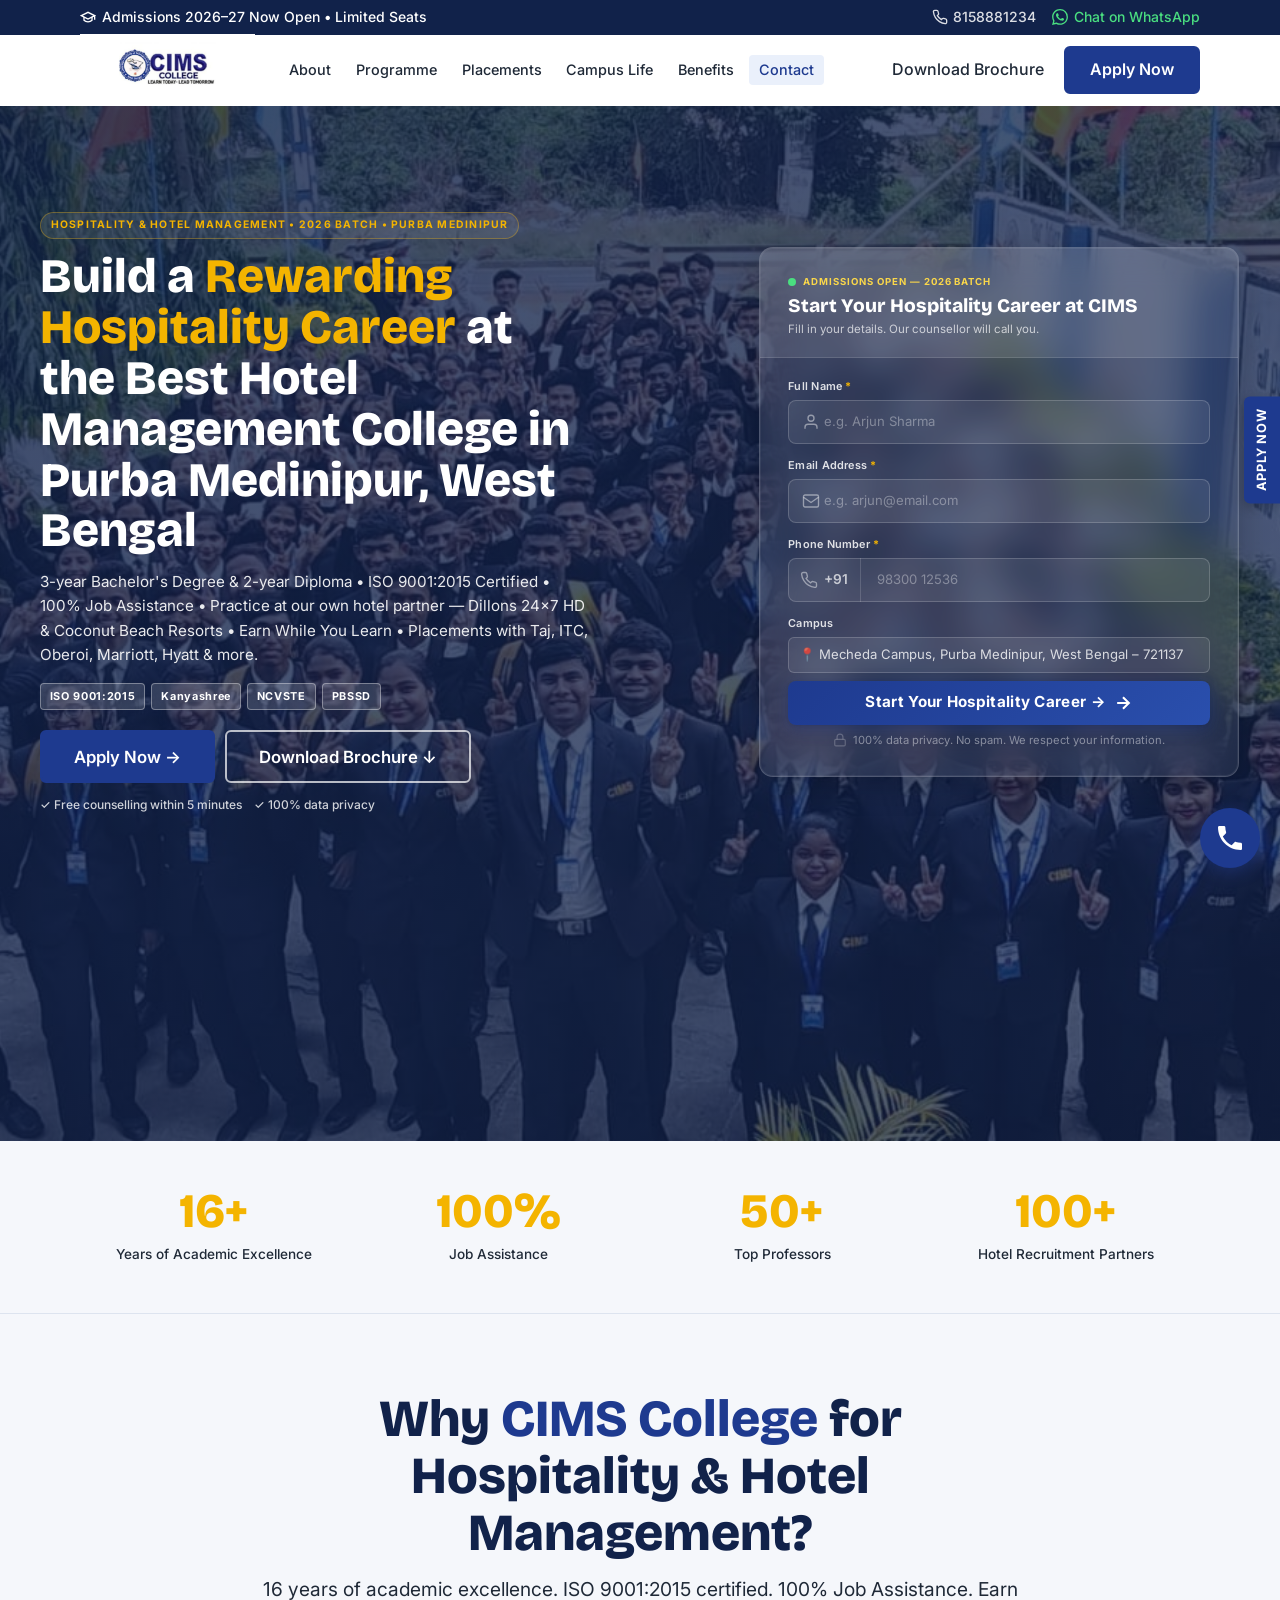
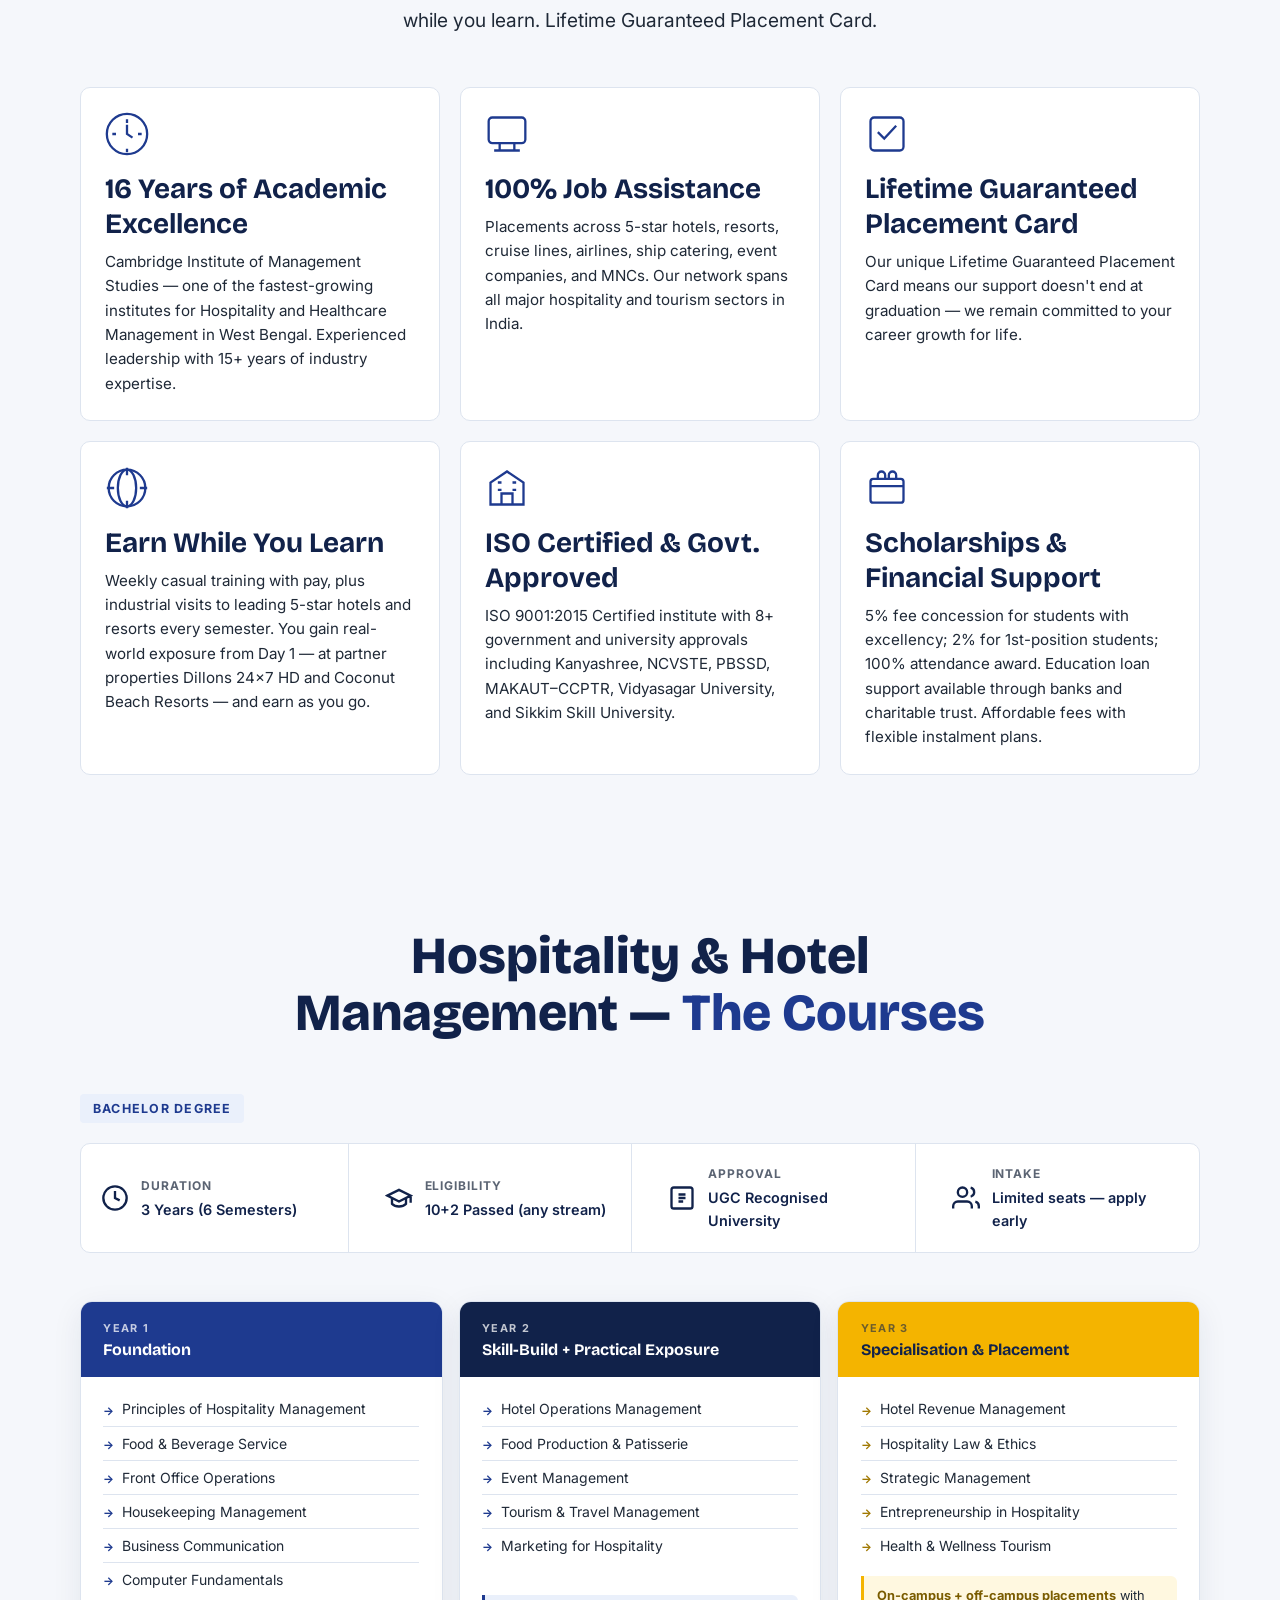
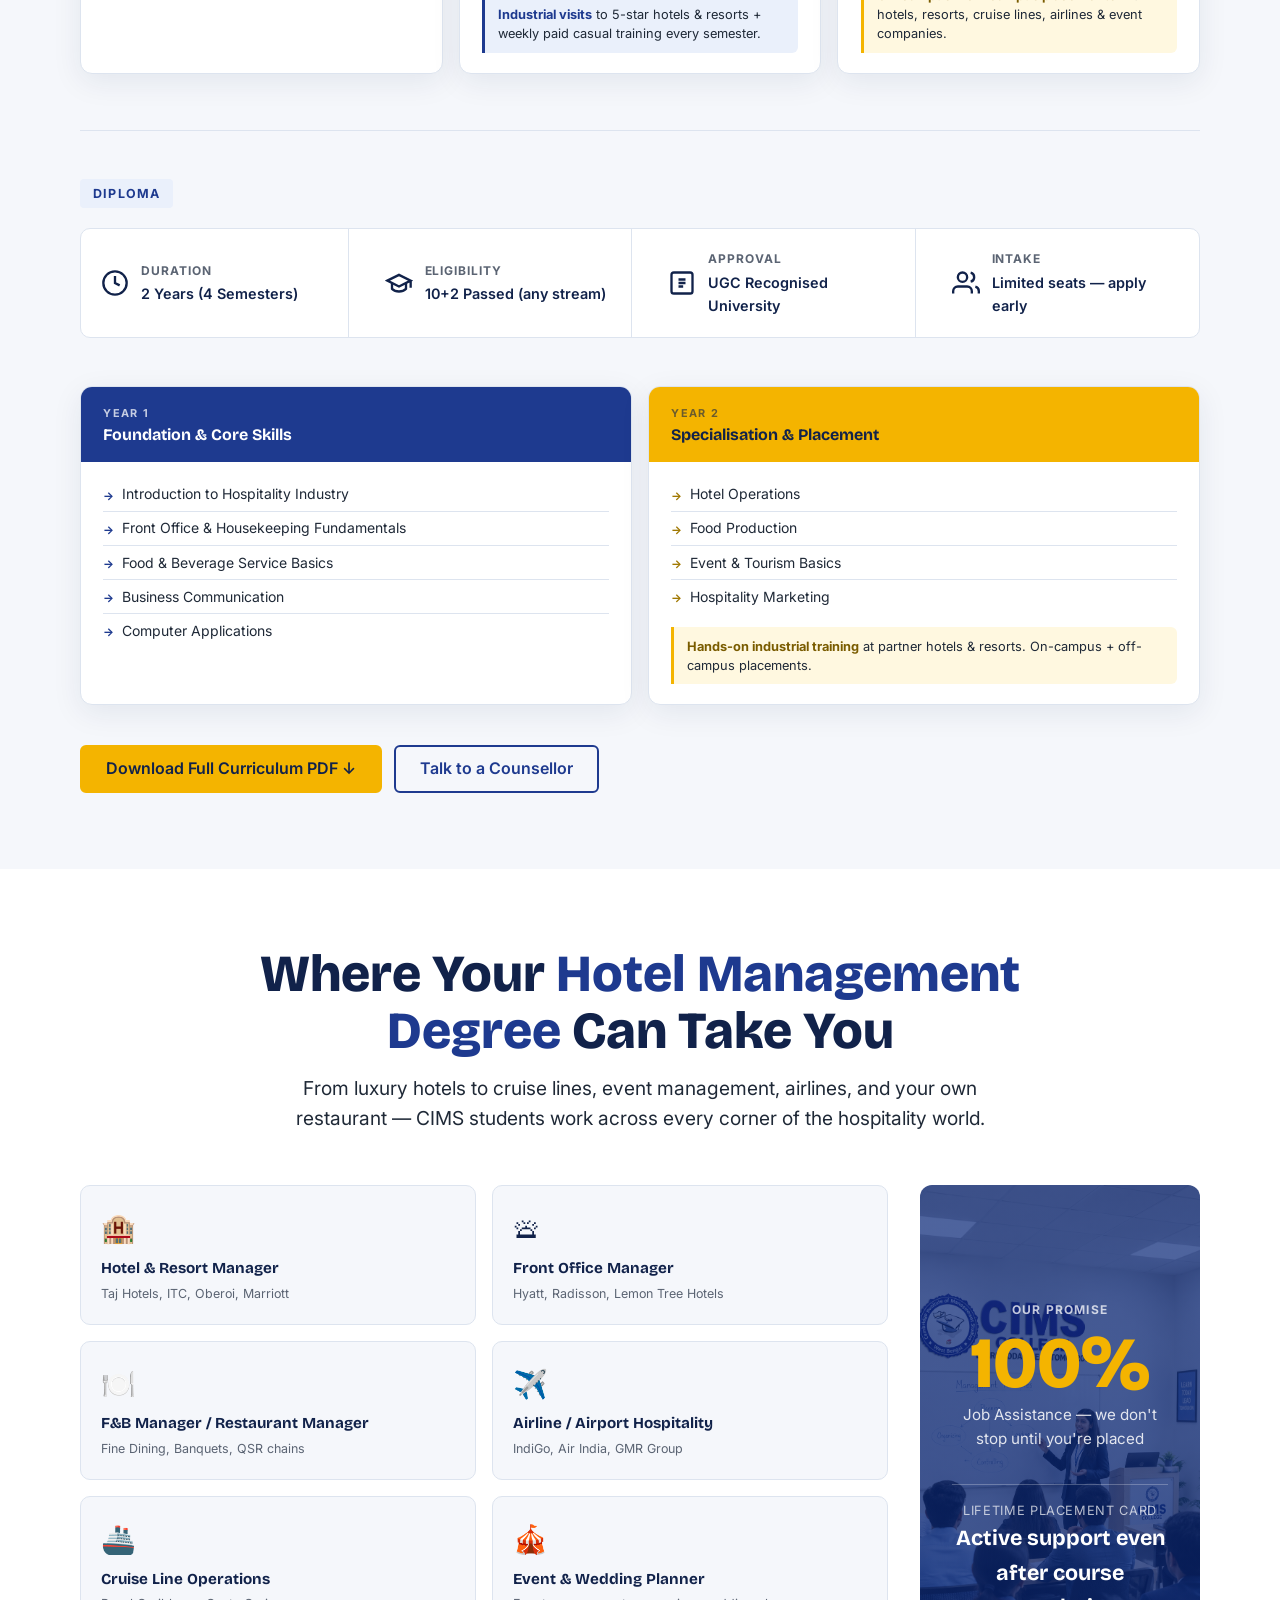
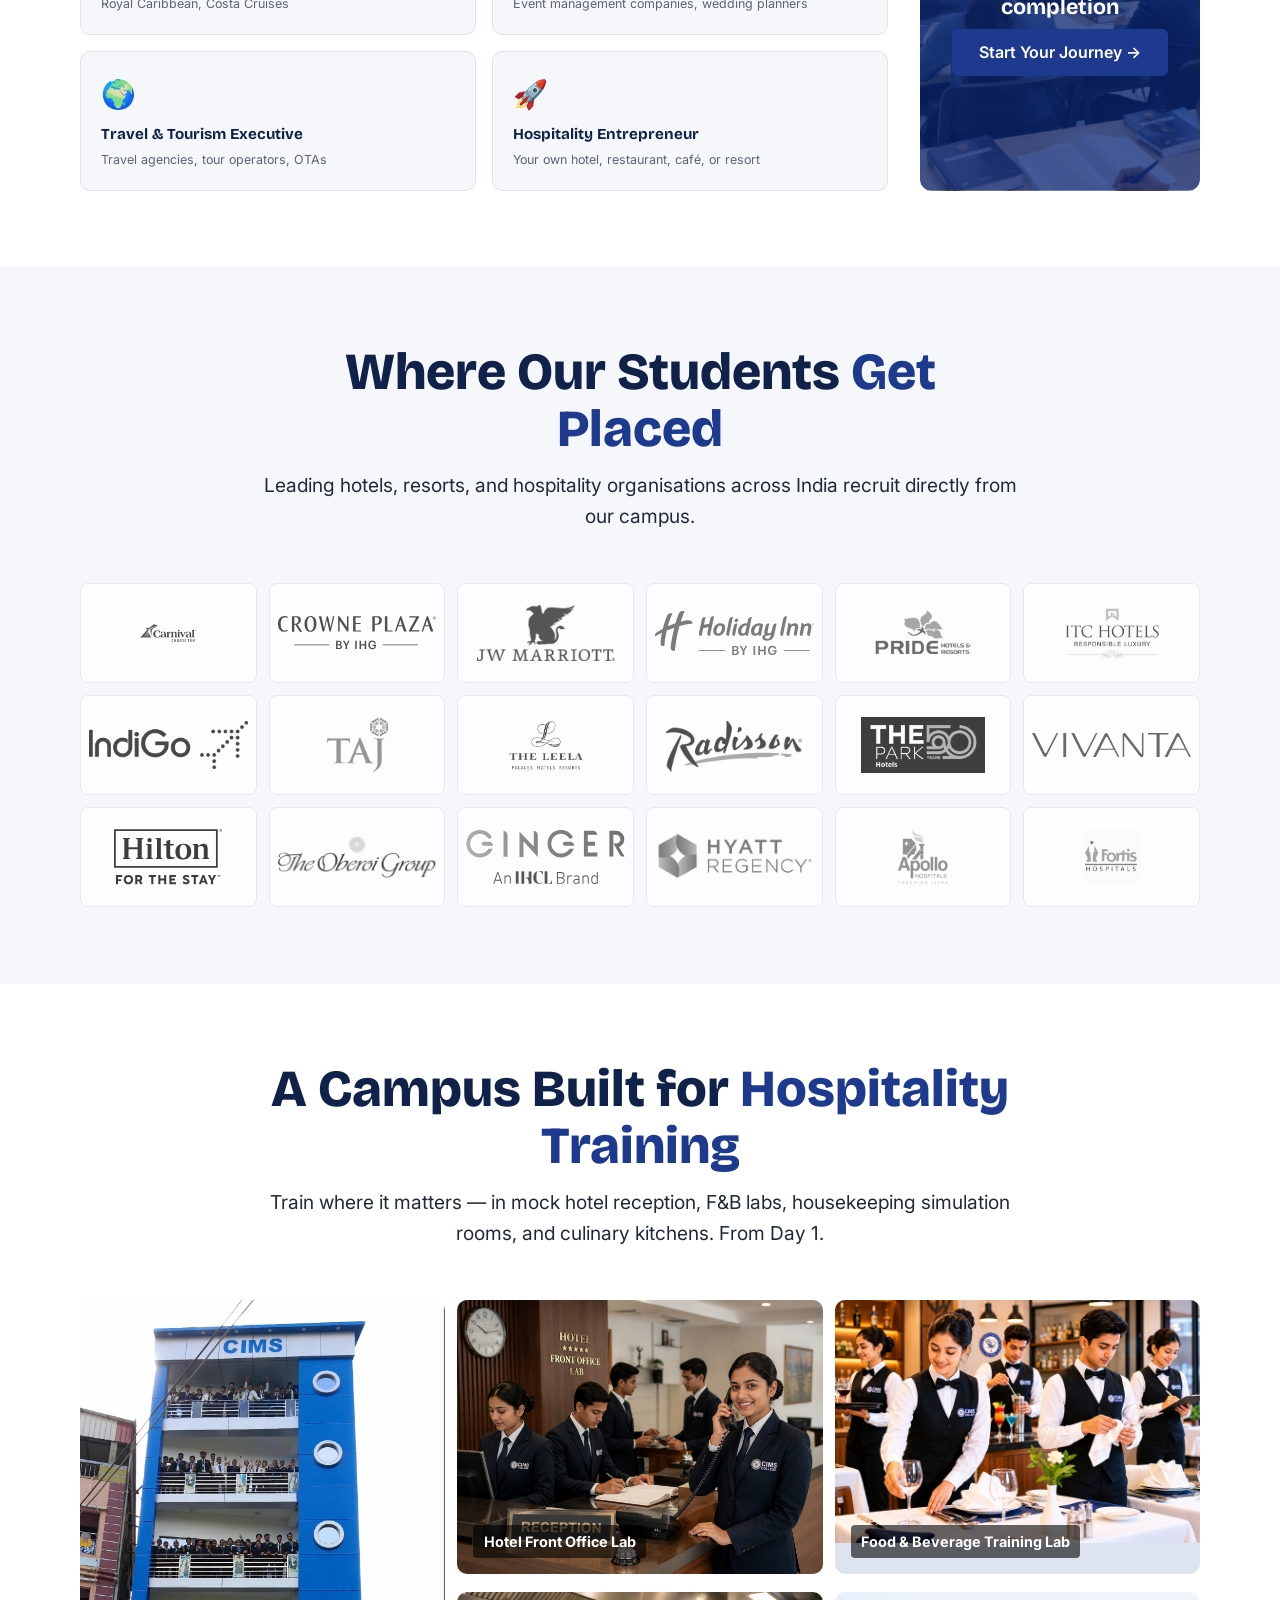
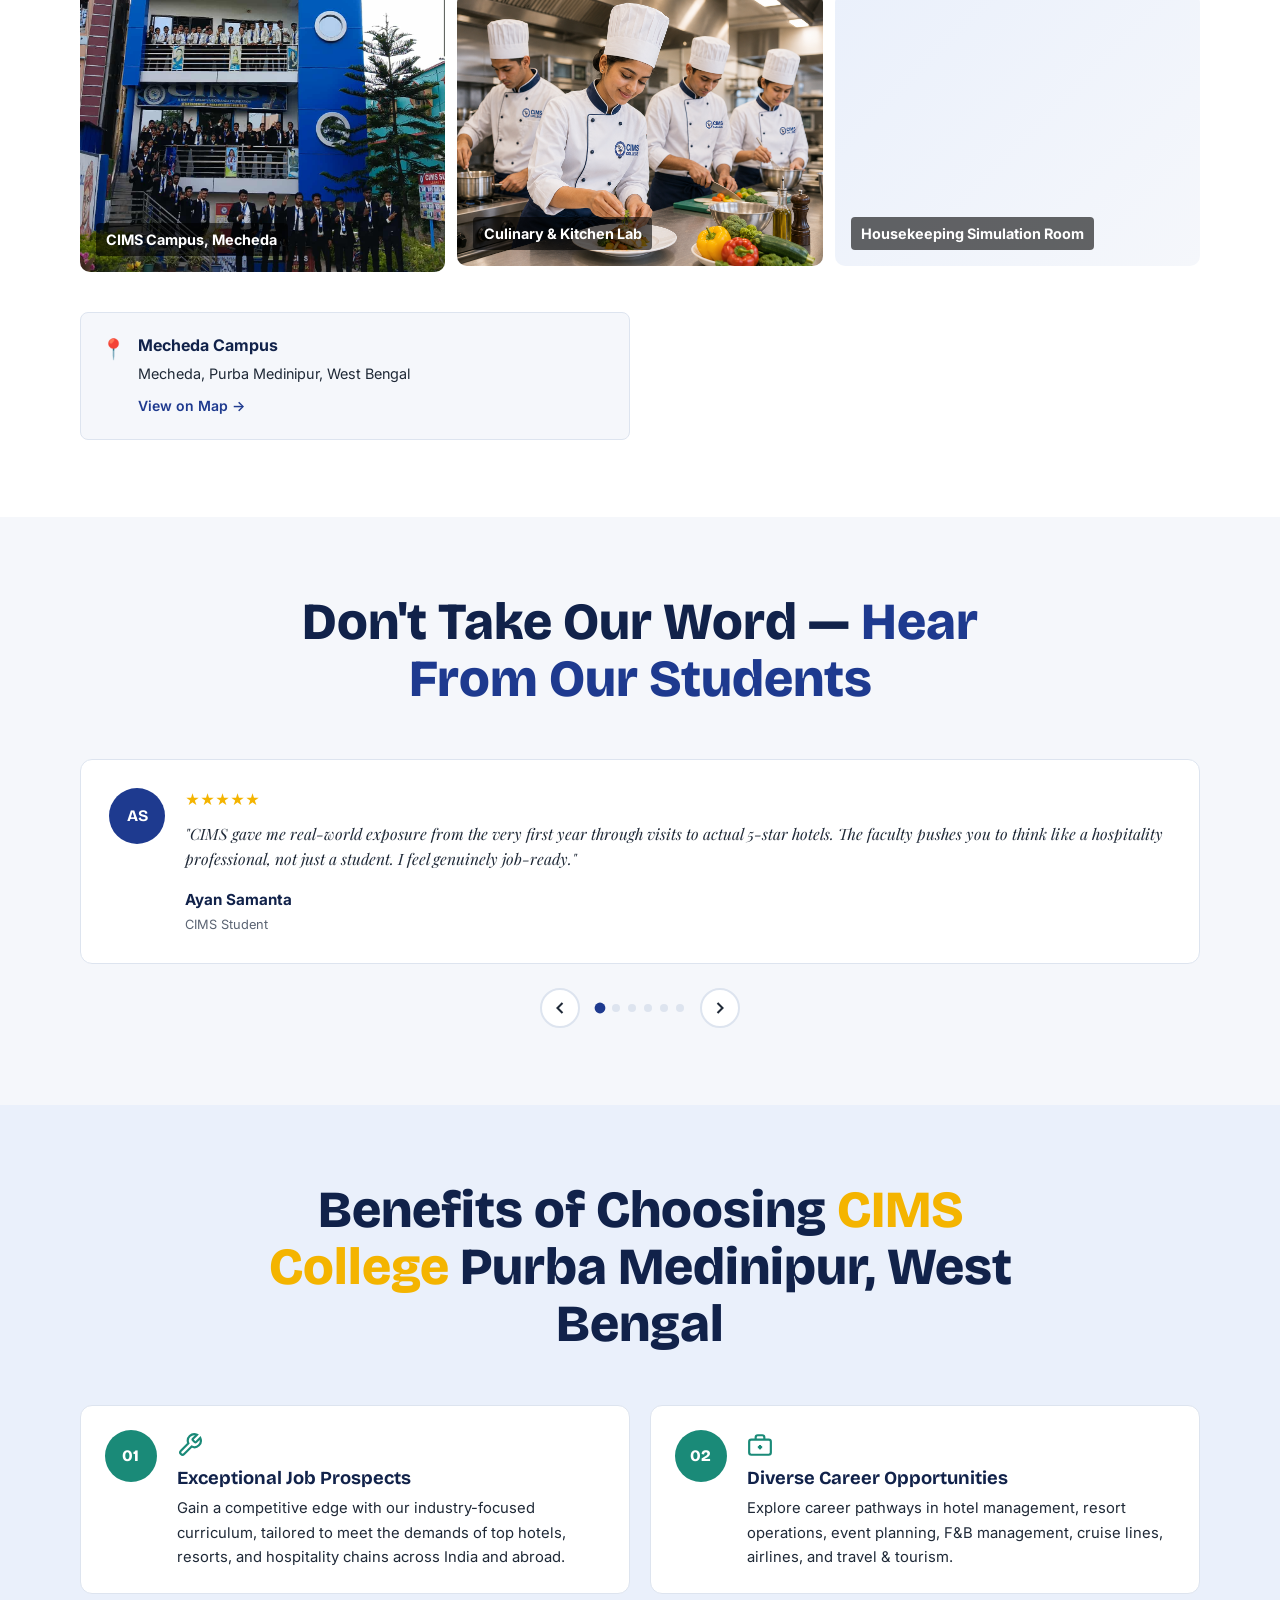
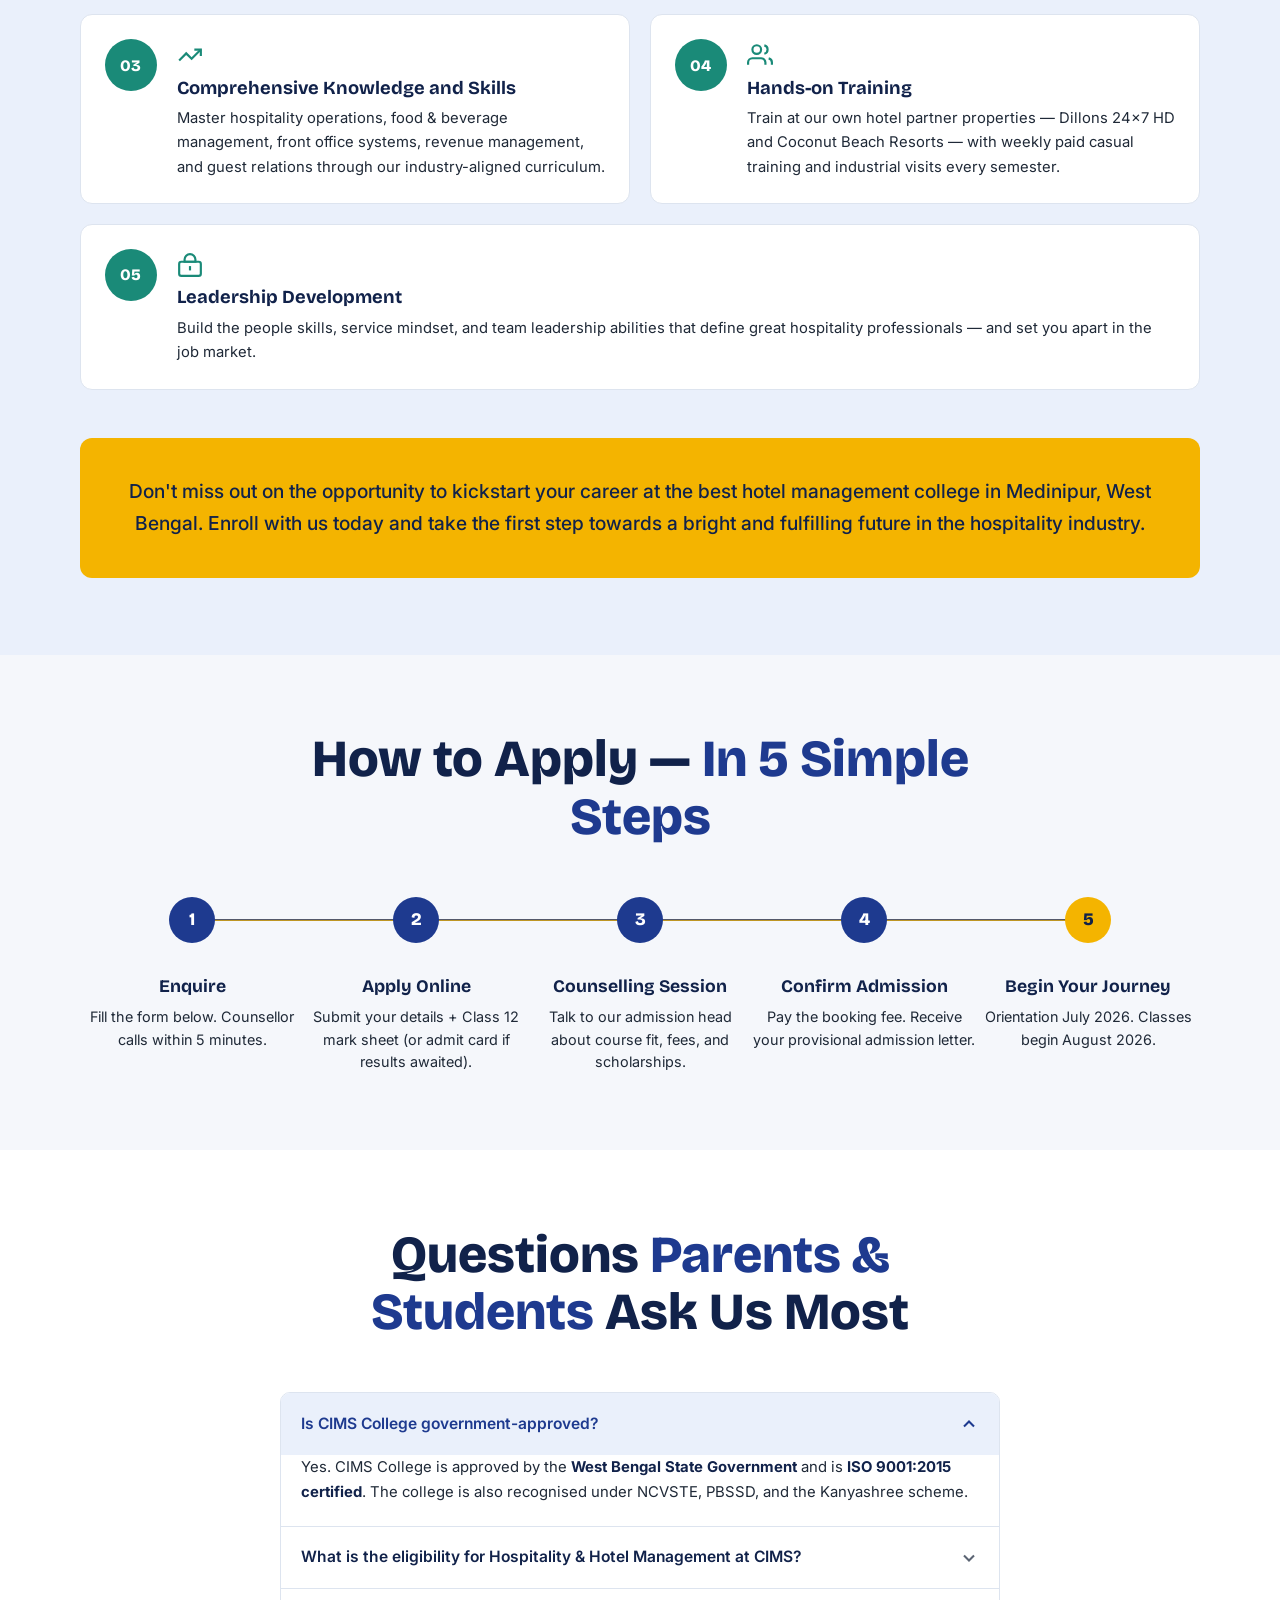
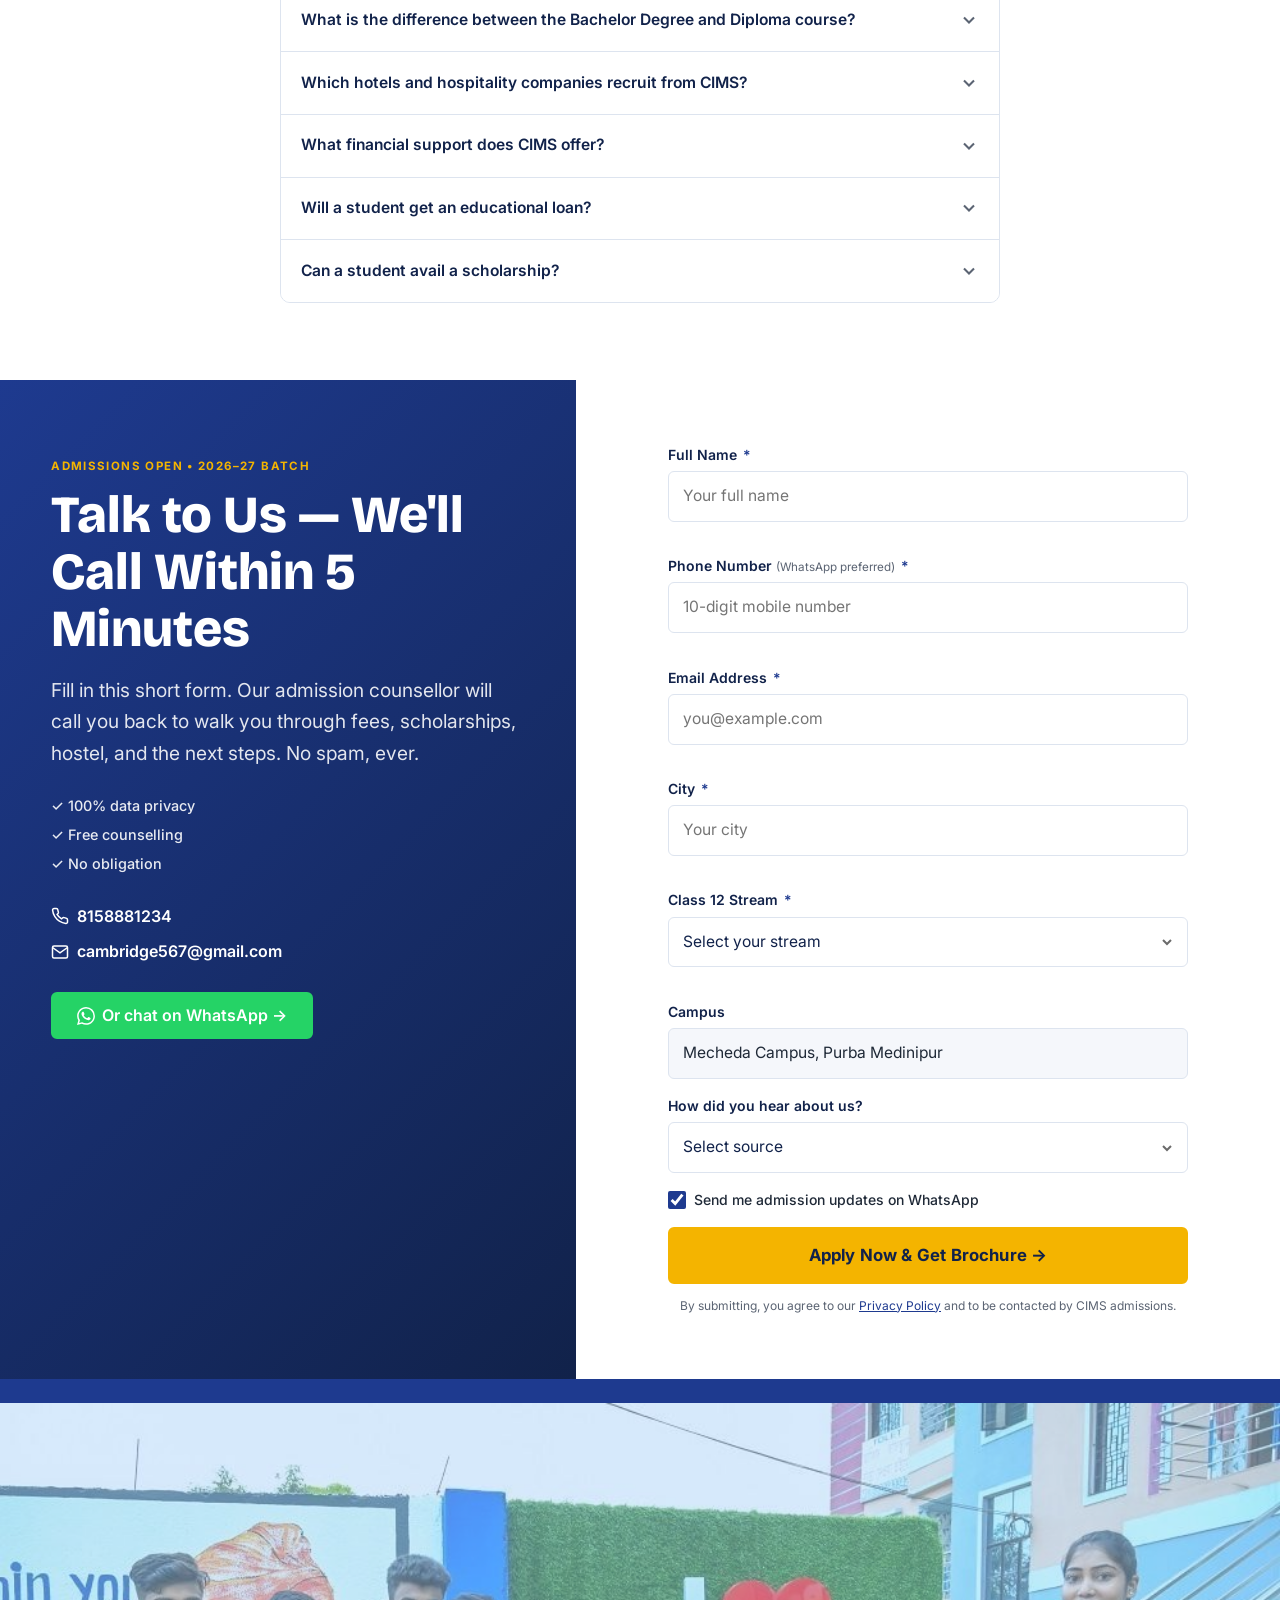
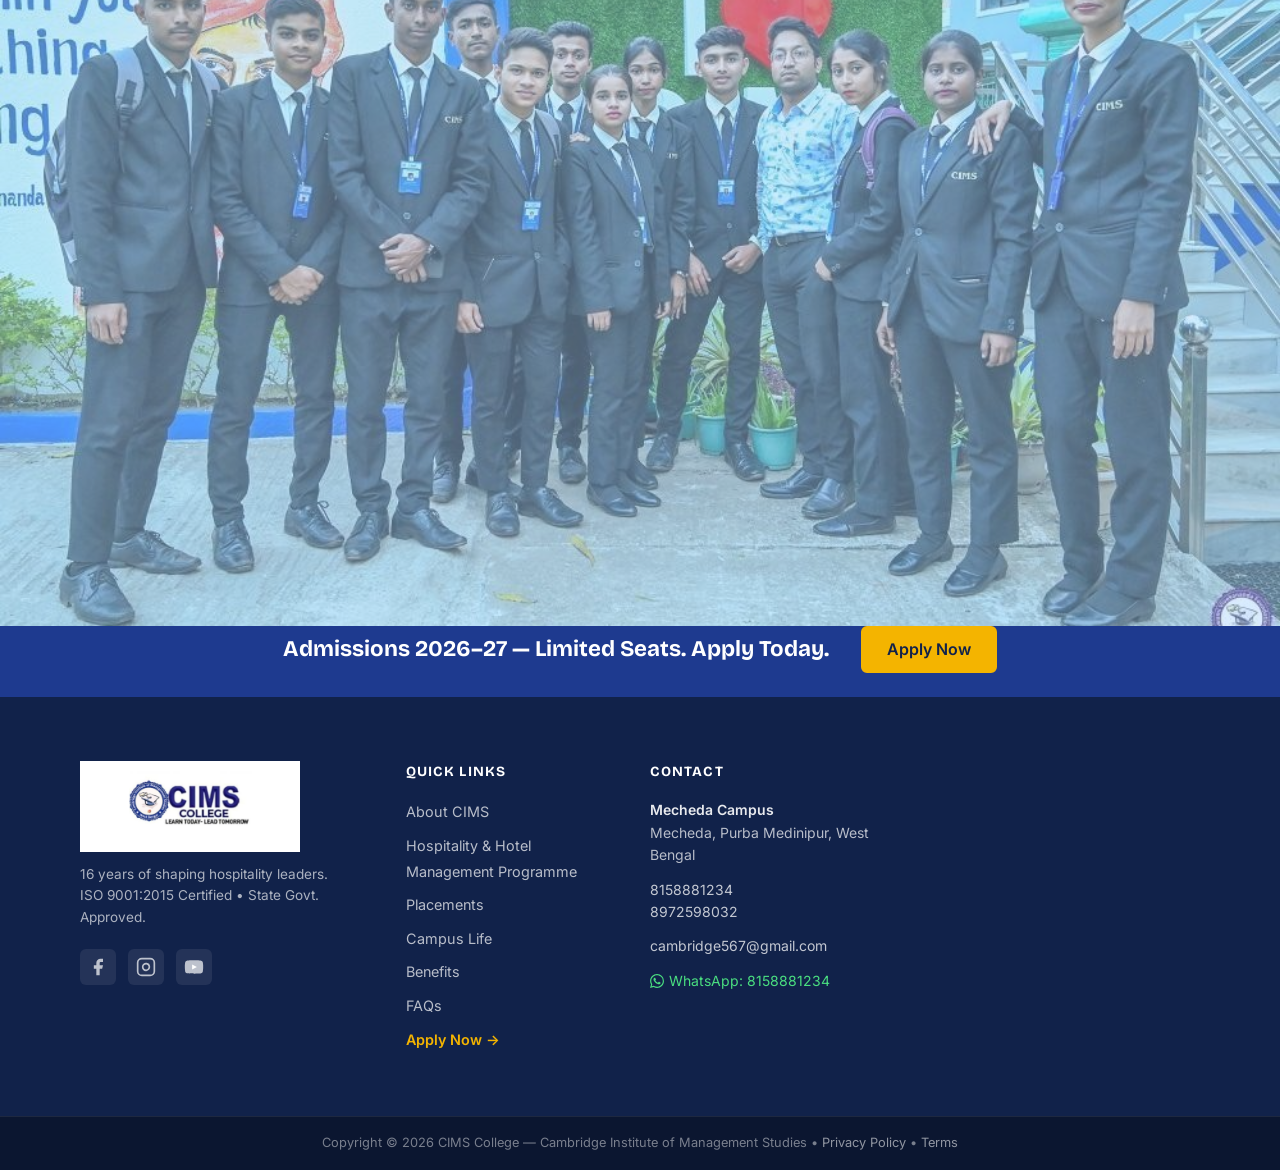
==== index.html @ 3a109bad "Hotel Management lp" ====
<!DOCTYPE html>
<html lang="en">

<head>
  <!-- Google Tag Manager -->
  <!-- Google tag (gtag.js) -->
  <script async src="https://www.googletagmanager.com/gtag/js?id=AW-11150551508"></script>
  <script>
    window.dataLayer = window.dataLayer || [];
    function gtag() { dataLayer.push(arguments); }
    gtag('js', new Date());

    gtag('config', 'AW-11150551508');
  </script>
  <!-- End Google Tag Manager -->
  <meta charset="UTF-8">
  <meta name="viewport" content="width=device-width, initial-scale=1.0">
  <title>Bachelor in Hospitality &amp; Hotel Management — CIMS College, Purba Medinipur | Admissions 2026</title>
  <meta name="description"
    content="Join the best Hospitality &amp; Hotel Management college in Purba Medinipur, West Bengal. CIMS College offers a 3-year Bachelor's Degree and 2-year Diploma in Hotel Management. ISO 9001:2015 Certified. 100% Job Assistance. Industrial visits to 5-star hotels &amp; resorts. Placements with Taj, ITC, Oberoi, Marriott &amp; more.">
  <meta name="robots" content="index, follow, max-image-preview:large">
  <link rel="canonical" href="https://cimsgroup.org/hotel-management/">

  <!-- Open Graph -->
  <meta property="og:title"
    content="Bachelor in Hospitality &amp; Hotel Management — CIMS College, Purba Medinipur | Admissions 2026">
  <meta property="og:description"
    content="Build a rewarding hospitality career at CIMS College — the best Hotel Management college in Purba Medinipur, West Bengal. ISO 9001:2015 Certified. 100% Job Assistance. Lifetime Guaranteed Placement Card.">
  <meta property="og:image" content="assets/images/CIMS_logo.jpeg">
  <meta property="og:url" content="https://cimsgroup.org/hotel-management/">
  <meta property="og:type" content="website">
  <meta name="twitter:card" content="summary_large_image">
  <meta name="twitter:title"
    content="Bachelor in Hospitality &amp; Hotel Management — CIMS College, Purba Medinipur | Admissions 2026">
  <meta name="twitter:description"
    content="Build a rewarding hospitality career at CIMS College — the best Hotel Management college in Purba Medinipur, West Bengal. ISO 9001:2015 Certified. 100% Job Assistance. Lifetime Guaranteed Placement Card.">

  <!-- Google Fonts -->
  <link rel="preconnect" href="https://fonts.googleapis.com">
  <link rel="preconnect" href="https://fonts.gstatic.com" crossorigin>
  <link
    href="https://fonts.googleapis.com/css2?family=Playfair+Display:wght@600;700;800&family=Inter:wght@400;500;600;700&family=Bricolage+Grotesque:opsz,wght@12..96,600;12..96,700;12..96,800&display=swap"
    rel="stylesheet">

  <!-- Preload hero image -->
  <link rel="preload" as="image" href="assets/campus/Campus1.jpeg">

  <link rel="stylesheet" href="styles.css">

  <!-- Critical CSS inlined for hero -->
  <style>
    :root {
      /* CIMS Brand Palette */
      --cims-royal: #1E3A8F;
      --cims-navy: #11224A;
      --cims-teal: #1A8A78;
      --cims-gold: #F4B400;
      --cims-orange: #E8762D;
      --cims-bg-soft: #F5F7FB;
      --cims-white: #FFFFFF;
      --cims-text: #1F2937;
      --cims-text-muted: #5B6473;

      /* Mapped theme tokens — used throughout styles.css */
      --sbihm-red: #1E3A8F;
      --sbihm-red-dark: #11224A;
      --sbihm-red-soft: #EAF0FB;
      --sbihm-black: #11224A;
      --sbihm-charcoal: #1F2937;
      --sbihm-gold: #F4B400;
      --sbihm-gold-light: #FAD74A;
      --sbihm-cream: #F5F7FB;
      --sbihm-paper: #FFFFFF;
      --sbihm-line: #DDE4EF;
      --sbihm-mute: #5B6473;
      --sbihm-success: #2E7D32;
      --sbihm-shadow: 0 8px 30px rgba(17, 34, 74, 0.08);
      --sbihm-shadow-lg: 0 20px 60px rgba(17, 34, 74, 0.12);
      --font-display: 'Bricolage Grotesque', 'Playfair Display', Georgia, serif;
      --font-serif: 'Playfair Display', Georgia, serif;
      --font-body: 'Inter', -apple-system, BlinkMacSystemFont, sans-serif;
      --fs-h1: clamp(2.5rem, 5vw + 1rem, 5rem);
      --fs-h2: clamp(2rem, 3vw + 1rem, 3.25rem);
      --fs-h3: clamp(1.4rem, 1.5vw + 0.8rem, 1.75rem);
      --fs-lead: clamp(1.05rem, 0.5vw + 0.95rem, 1.2rem);
      --fs-body: 1rem;
      --fs-small: 0.875rem;
    }

    *,
    *::before,
    *::after {
      box-sizing: border-box;
      margin: 0;
      padding: 0;
    }

    body {
      font-family: var(--font-body);
      color: var(--sbihm-black);
      background: var(--sbihm-paper);
      line-height: 1.6;
    }

    .hero {
      min-height: 115vh;
      background: var(--sbihm-black);
    }
  </style>
</head>

<body>
  <a href="#main-content" class="skip-link">Skip to main content</a>

  <!-- Success Notification Toast -->
  <div class="success-toast" id="hero-form-success" role="alert" aria-live="assertive" hidden>
    <div class="success-toast__icon" aria-hidden="true">
      <svg viewBox="0 0 24 24" fill="none" stroke="currentColor" stroke-width="2.5" width="28" height="28">
        <circle cx="12" cy="12" r="10" />
        <path d="M9 12l2 2 4-4" />
      </svg>
    </div>
    <div class="success-toast__content">
      <h3 class="success-toast__title">Application Received!</h3>
      <p class="success-toast__text">Our counsellor will reach out to you. Check your WhatsApp for
        updates.</p>
    </div>
    <button class="success-toast__close" id="toast-close-btn" aria-label="Dismiss notification">
      <svg viewBox="0 0 24 24" fill="none" stroke="currentColor" stroke-width="2" width="18" height="18">
        <line x1="18" y1="6" x2="6" y2="18" />
        <line x1="6" y1="6" x2="18" y2="18" />
      </svg>
    </button>
    <div class="success-toast__progress" aria-hidden="true"></div>
  </div>

  <!-- Brochure Gate Modal -->
  <div class="modal" id="brochure-modal" hidden role="dialog" aria-modal="true" aria-labelledby="brochure-modal-title">
    <div class="modal__backdrop" id="brochure-modal-backdrop"></div>
    <div class="modal__panel">
      <button class="modal__close" id="brochure-modal-close" aria-label="Close brochure form">
        <svg viewBox="0 0 24 24" fill="none" stroke="currentColor" stroke-width="2" width="18" height="18"
          aria-hidden="true">
          <line x1="18" y1="6" x2="6" y2="18" />
          <line x1="6" y1="6" x2="18" y2="18" />
        </svg>
      </button>
      <div class="brochure-modal__icon" aria-hidden="true">📄</div>
      <h2 class="modal__title" id="brochure-modal-title">Get Your Free Brochure</h2>
      <p class="modal__sub">Enter your details and instantly download the CIMS Hospitality &amp; Hotel Management Prospectus 2026.
      </p>

      <form id="brochure-form" class="modal__form" novalidate>
        <input type="hidden" name="landing_course" value="Hospitality And Hotel Management">
        <input type="hidden" name="campus" value="Mecheda Campus, Purba Medinipur">
        <input type="hidden" name="form_location" value="Brochure Download Modal">

        <div class="form-field">
          <label class="form-label" for="brochure-name">Full Name <span class="form-label__req"
              aria-hidden="true">*</span></label>
          <input class="form-input" type="text" id="brochure-name" name="name" required autocomplete="name"
            placeholder="Your full name">
          <span class="form-error" id="brochure-error-name" role="alert" aria-live="polite"></span>
        </div>

        <div class="form-field">
          <label class="form-label" for="brochure-phone">Phone Number <span class="form-label__req"
              aria-hidden="true">*</span></label>
          <input class="form-input" type="tel" id="brochure-phone" name="phone" required autocomplete="tel"
            placeholder="10-digit mobile number" inputmode="numeric" maxlength="10">
          <span class="form-error" id="brochure-error-phone" role="alert" aria-live="polite"></span>
        </div>

        <div class="form-field">
          <label class="form-label" for="brochure-email">Email Address <span class="form-label__req"
              aria-hidden="true">*</span></label>
          <input class="form-input" type="email" id="brochure-email" name="email" required autocomplete="email"
            placeholder="you@example.com">
          <span class="form-error" id="brochure-error-email" role="alert" aria-live="polite"></span>
        </div>

        <button type="submit" class="btn btn--gold btn--full" id="brochure-submit-btn">
          Download Brochure →
        </button>

        <p class="brochure-modal__privacy">
          <svg viewBox="0 0 24 24" fill="none" stroke="currentColor" stroke-width="2" width="14" height="14"
            aria-hidden="true">
            <rect x="3" y="11" width="18" height="11" rx="2" ry="2" />
            <path d="M7 11V7a5 5 0 0110 0v4" />
          </svg>
          100% data privacy. No spam. We respect your information.
        </p>
      </form>
    </div>
  </div>

  <!-- ===== SECTION 1: Top Utility Bar ===== -->
  <div class="utility-bar" role="banner" aria-label="Admissions announcement">
    <div class="utility-bar__inner">
      <span class="utility-bar__announce">
        <svg class="icon icon--sm" aria-hidden="true" viewBox="0 0 24 24" fill="none" stroke="currentColor"
          stroke-width="2">
          <path d="M22 10v6M2 10l10-5 10 5-10 5z" />
          <path d="M6 12v5c3 3 9 3 12 0v-5" />
        </svg>
        Admissions 2026–27 Now Open &bull; Limited Seats
      </span>
      <div class="utility-bar__contact">
        <a href="tel:+918158881234" class="utility-bar__link" aria-label="Call CIMS admissions"
          data-track="phone_click">
          <svg class="icon icon--sm" aria-hidden="true" viewBox="0 0 24 24" fill="none" stroke="currentColor"
            stroke-width="2">
            <path
              d="M22 16.92v3a2 2 0 01-2.18 2 19.79 19.79 0 01-8.63-3.07 19.5 19.5 0 01-6-6 19.79 19.79 0 01-3.07-8.67A2 2 0 014.11 2h3a2 2 0 012 1.72c.127.96.361 1.903.7 2.81a2 2 0 01-.45 2.11L8.09 9.91a16 16 0 006 6l1.27-1.27a2 2 0 012.11-.45c.907.339 1.85.573 2.81.7A2 2 0 0122 16.92z" />
          </svg>
          8158881234
        </a>
        <a href="https://wa.me/8158881234" class="utility-bar__link utility-bar__whatsapp" target="_blank"
          rel="noopener noreferrer" aria-label="Chat on WhatsApp" data-track="whatsapp_click">
          <svg class="icon icon--sm" aria-hidden="true" viewBox="0 0 24 24" fill="currentColor">
            <path
              d="M17.472 14.382c-.297-.149-1.758-.867-2.03-.967-.273-.099-.471-.148-.67.15-.197.297-.767.966-.94 1.164-.173.199-.347.223-.644.075-.297-.15-1.255-.463-2.39-1.475-.883-.788-1.48-1.761-1.653-2.059-.173-.297-.018-.458.13-.606.134-.133.298-.347.446-.52.149-.174.198-.298.298-.497.099-.198.05-.371-.025-.52-.075-.149-.669-1.612-.916-2.207-.242-.579-.487-.5-.669-.51-.173-.008-.371-.01-.57-.01-.198 0-.52.074-.792.372-.272.297-1.04 1.016-1.04 2.479 0 1.462 1.065 2.875 1.213 3.074.149.198 2.096 3.2 5.077 4.487.709.306 1.262.489 1.694.625.712.227 1.36.195 1.871.118.571-.085 1.758-.719 2.006-1.413.248-.694.248-1.289.173-1.413-.074-.124-.272-.198-.57-.347m-5.421 7.403h-.004a9.87 9.87 0 01-5.031-1.378l-.361-.214-3.741.982.998-3.648-.235-.374a9.86 9.86 0 01-1.51-5.26c.001-5.45 4.436-9.884 9.888-9.884 2.64 0 5.122 1.03 6.988 2.898a9.825 9.825 0 012.893 6.994c-.003 5.45-4.437 9.884-9.885 9.884m8.413-18.297A11.815 11.815 0 0012.05 0C5.495 0 .16 5.335.157 11.892c0 2.096.547 4.142 1.588 5.945L.057 24l6.305-1.654a11.882 11.882 0 005.683 1.448h.005c6.554 0 11.89-5.335 11.893-11.893a11.821 11.821 0 00-3.48-8.413z" />
          </svg>
          Chat on WhatsApp
        </a>
      </div>
    </div>
  </div>

  <!-- ===== SECTION 2: Sticky Main Header ===== -->
  <header class="site-header" id="site-header" role="banner">
    <div class="site-header__inner">
      <a href="#" class="site-header__logo" aria-label="CIMS College Home">
        <img src="assets/images/CIMS_logo.jpeg"
          alt="CIMS College — Cambridge Institute of Management Studies, West Bengal" width="200" height="52"
          loading="eager">
      </a>
      <nav class="site-nav" id="site-nav" aria-label="Main navigation">
        <ul class="site-nav__list" role="list">
          <li><a href="#about" class="site-nav__link">About</a></li>
          <li><a href="#programme" class="site-nav__link">Programme</a></li>
          <li><a href="#placements" class="site-nav__link">Placements</a></li>
          <li><a href="#campus" class="site-nav__link">Campus Life</a></li>
          <li><a href="#fees" class="site-nav__link">Benefits</a></li>
          <li><a href="#apply" class="site-nav__link">Contact</a></li>
        </ul>
      </nav>
      <div class="site-header__actions">
        <button class="btn btn--text" data-brochure-trigger>Download Brochure</button>
        <a href="#apply" class="btn btn--primary" data-track="apply_cta_click" data-cta-location="header">Apply Now</a>
      </div>
      <button class="hamburger" id="hamburger" aria-expanded="false" aria-controls="mobile-drawer"
        aria-label="Open navigation menu">
        <span class="hamburger__bar"></span>
        <span class="hamburger__bar"></span>
        <span class="hamburger__bar"></span>
      </button>
    </div>
  </header>

  <!-- Mobile Nav Drawer -->
  <div class="mobile-drawer" id="mobile-drawer" aria-hidden="true" role="dialog" aria-label="Navigation menu">
    <div class="mobile-drawer__backdrop" id="drawer-backdrop"></div>
    <div class="mobile-drawer__panel">
      <button class="mobile-drawer__close" id="drawer-close" aria-label="Close navigation menu">
        <svg viewBox="0 0 24 24" fill="none" stroke="currentColor" stroke-width="2" width="24" height="24"
          aria-hidden="true">
          <line x1="18" y1="6" x2="6" y2="18" />
          <line x1="6" y1="6" x2="18" y2="18" />
        </svg>
      </button>
      <nav aria-label="Mobile navigation">
        <ul class="mobile-drawer__list" role="list">
          <li><a href="#about" class="mobile-drawer__link">About</a></li>
          <li><a href="#programme" class="mobile-drawer__link">Programme</a></li>
          <li><a href="#placements" class="mobile-drawer__link">Placements</a></li>
          <li><a href="#campus" class="mobile-drawer__link">Campus Life</a></li>
          <li><a href="#fees" class="mobile-drawer__link">Benefits</a></li>
          <li><a href="#apply" class="mobile-drawer__link">Contact</a></li>
        </ul>
      </nav>
      <div class="mobile-drawer__ctas">
        <button class="btn btn--gold btn--full" data-brochure-trigger>Download Brochure</button>
        <a href="#apply" class="btn btn--primary btn--full" data-track="apply_cta_click"
          data-cta-location="mobile-drawer">Apply Now — 2026 Batch</a>
      </div>
    </div>
  </div>

  <!-- ===== SECTION 3: Floating Side CTA (desktop) ===== -->
  <a href="#apply" class="side-cta" aria-label="Apply for Hotel Management 2026 at CIMS"
    data-track="apply_cta_click" data-cta-location="side-pill">
    <span>Apply Now</span>
  </a>

  <!-- Mobile bottom CTA bar -->
  <div class="mobile-bottom-cta" role="complementary" aria-label="Apply now">
    <a href="#apply" class="mobile-bottom-cta__link" data-track="apply_cta_click" data-cta-location="mobile-bottom-bar">
      Apply Now — 2026 Batch
    </a>
  </div>

  <!-- ===== SECTION 4: Call Now Floating Button ===== -->
  <a href="tel:8158881234" class="call-fab" aria-label="Call us now at 8158881234" data-track="phone_click">
    <svg class="call-fab__icon" viewBox="0 0 24 24" fill="white" aria-hidden="true">
      <path
        d="M6.62 10.79a15.053 15.053 0 006.59 6.59l2.2-2.2c.27-.27.67-.36 1.02-.24 1.12.37 2.33.57 3.57.57.55 0 1 .45 1 1V20c0 .55-.45 1-1 1C10.61 21 3 13.39 3 4c0-.55.45-1 1-1h3.5c.55 0 1 .45 1 1 0 1.25.2 2.45.57 3.57.11.35.03.74-.24 1.02l-2.21 2.2z" />
    </svg>
    <span class="call-fab__tooltip">Call Now</span>
  </a>

  <!-- ===== MAIN CONTENT ===== -->
  <main id="main-content">

    <!-- ===== SECTION 5: HERO ===== -->
    <section class="hero" aria-labelledby="hero-headline">
      <div class="hero__inner">
        <div class="hero__content">
          <p class="hero__pre-headline">
            <span>Hospitality &amp; Hotel Management &bull; 2026 Batch &bull; Purba Medinipur</span>
          </p>
          <h1 class="hero__headline" id="hero-headline">
            Build a <span class="text-gold">Rewarding Hospitality Career</span> at the Best Hotel Management College
            in Purba Medinipur, West Bengal
          </h1>
          <p class="hero__sub">
            3-year Bachelor's Degree &amp; 2-year Diploma &bull; ISO 9001:2015 Certified &bull; 100% Job Assistance &bull;
            Practice at our own hotel partner — Dillons 24&times;7 HD &amp; Coconut Beach Resorts &bull;
            Earn While You Learn &bull; Placements with Taj, ITC, Oberoi, Marriott, Hyatt &amp; more.
          </p>
          <div class="hero__badges" aria-label="Recognitions and accreditations">
            <span class="hero__badge">ISO 9001:2015</span>
            <span class="hero__badge">Kanyashree</span>
            <span class="hero__badge">NCVSTE</span>
            <span class="hero__badge">PBSSD</span>
          </div>
          <div class="hero__ctas">
            <a href="#apply" class="btn btn--primary btn--large" data-track="apply_cta_click"
              data-cta-location="hero-primary">
              Apply Now →
            </a>
            <button class="btn btn--outline-white btn--large" data-brochure-trigger>
              Download Brochure ↓
            </button>
          </div>
          <p class="hero__trust-micro">
            <span>&#10003; Free counselling within 5 minutes</span>
            <span>&#10003; 100% data privacy</span>
          </p>
        </div>
        <div class="hero__visual">
          <div class="hero__image-wrap">
            <div class="hero-form" id="hero-form-container">
              <div class="hero-form__header">
                <div class="hero-form__badge-strip">
                  <span class="hero-form__live-dot"></span>
                  <span>Admissions Open — 2026 Batch</span>
                </div>
                <h2 class="hero-form__title">Start Your Hospitality Career at CIMS</h2>
                <p class="hero-form__subtitle">Fill in your details. Our counsellor will call you.</p>
              </div>

              <form class="hero-form__body" id="hero-enquiry-form" method="POST" data-cims-lead novalidate>
                <input type="hidden" name="landing_course" value="Hospitality And Hotel Management">
                <input type="hidden" name="campus" value="Mecheda Campus, Purba Medinipur">
                <input type="hidden" name="form_location" value="Hero Form">
                <input type="hidden" name="page_url" value="https://cimsgroup.org/hotel-management/">
                <input type="text" name="_honey" tabindex="-1" autocomplete="off" aria-hidden="true"
                  style="display:none!important">
                <!-- Full Name -->
                <div class="hero-form__group" id="field-fullname">
                  <label for="hf-fullname" class="hero-form__label">Full Name <span
                      class="hero-form__req">*</span></label>
                  <div class="hero-form__input-wrap">
                    <svg class="hero-form__field-icon" viewBox="0 0 24 24" fill="none" stroke="currentColor"
                      stroke-width="1.8" width="18" height="18" aria-hidden="true">
                      <path d="M20 21v-2a4 4 0 00-4-4H8a4 4 0 00-4 4v2" />
                      <circle cx="12" cy="7" r="4" />
                    </svg>
                    <input type="text" id="hf-fullname" name="name" class="hero-form__input"
                      placeholder="e.g. Arjun Sharma" required autocomplete="name">
                  </div>
                  <span class="hero-form__error" id="err-fullname" role="alert" aria-live="polite"></span>
                </div>

                <!-- Email -->
                <div class="hero-form__group" id="field-email">
                  <label for="hf-email" class="hero-form__label">Email Address <span
                      class="hero-form__req">*</span></label>
                  <div class="hero-form__input-wrap">
                    <svg class="hero-form__field-icon" viewBox="0 0 24 24" fill="none" stroke="currentColor"
                      stroke-width="1.8" width="18" height="18" aria-hidden="true">
                      <rect x="2" y="4" width="20" height="16" rx="2" />
                      <path d="M22 7l-10 7L2 7" />
                    </svg>
                    <input type="email" id="hf-email" name="email" class="hero-form__input"
                      placeholder="e.g. arjun@email.com" required autocomplete="email">
                  </div>
                  <span class="hero-form__error" id="err-email" role="alert" aria-live="polite"></span>
                </div>

                <!-- Phone Number -->
                <div class="hero-form__group" id="field-phone">
                  <label for="hf-phone" class="hero-form__label">Phone Number <span
                      class="hero-form__req">*</span></label>
                  <div class="hero-form__input-wrap hero-form__input-wrap--phone">
                    <span class="hero-form__phone-prefix">
                      <svg class="hero-form__field-icon" viewBox="0 0 24 24" fill="none" stroke="currentColor"
                        stroke-width="1.8" width="18" height="18" aria-hidden="true">
                        <path
                          d="M22 16.92v3a2 2 0 01-2.18 2 19.79 19.79 0 01-8.63-3.07 19.5 19.5 0 01-6-6A19.79 19.79 0 012.12 4.11 2 2 0 014.11 2h3a2 2 0 012 1.72c.127.96.361 1.903.7 2.81a2 2 0 01-.45 2.11L8.09 9.91a16 16 0 006 6l1.27-1.27a2 2 0 012.11-.45c.907.339 1.85.573 2.81.7A2 2 0 0122 16.92z" />
                      </svg>
                      +91
                    </span>
                    <input type="tel" id="hf-phone" name="phone" class="hero-form__input hero-form__input--phone"
                      placeholder="98300 12536" required autocomplete="tel-national" pattern="[0-9]{10}" maxlength="10"
                      inputmode="numeric">
                  </div>
                  <span class="hero-form__error" id="err-phone" role="alert" aria-live="polite"></span>
                </div>

                <!-- Campus — single campus, shown as read-only -->
                <div class="hero-form__group">
                  <p class="hero-form__label">Campus</p>
                  <p
                    style="font-size:0.82rem;color:rgba(255,255,255,0.8);padding:0.4rem 0.6rem;background:rgba(255,255,255,0.08);border-radius:6px;border:1.5px solid rgba(255,255,255,0.18);">
                    📍 Mecheda Campus, Purba Medinipur, West Bengal – 721137
                  </p>
                </div>

                <!-- Submit Button -->
                <button type="submit" class="hero-form__submit" id="hf-submit-btn">
                  <span class="hero-form__submit-text">Start Your Hospitality Career →</span>
                  <svg class="hero-form__submit-arrow" viewBox="0 0 24 24" fill="none" stroke="currentColor"
                    stroke-width="2.5" width="20" height="20" aria-hidden="true">
                    <line x1="5" y1="12" x2="19" y2="12" />
                    <polyline points="12 5 19 12 12 19" />
                  </svg>
                  <span class="hero-form__submit-loader" aria-hidden="true"></span>
                </button>

                <p class="hero-form__privacy">
                  <svg viewBox="0 0 24 24" fill="none" stroke="currentColor" stroke-width="2" width="14" height="14"
                    aria-hidden="true">
                    <rect x="3" y="11" width="18" height="11" rx="2" ry="2" />
                    <path d="M7 11V7a5 5 0 0110 0v4" />
                  </svg>
                  100% data privacy. No spam. We respect your information.
                </p>
              </form>

            </div>
          </div>
        </div>
      </div>
    </section>

    <!-- Hero stats strip -->
    <div class="stats-strip" aria-label="Key statistics">
      <div class="stats-strip__inner">
        <div class="stat-item">
          <span class="stat-item__number" data-target="16" data-suffix="+">0</span>
          <span class="stat-item__label">Years of Academic Excellence</span>
        </div>
        <div class="stat-item">
          <span class="stat-item__number" data-target="100" data-suffix="%">0</span>
          <span class="stat-item__label">Job Assistance</span>
        </div>
        <div class="stat-item">
          <span class="stat-item__number" data-target="50" data-suffix="+">0</span>
          <span class="stat-item__label">Top Professors</span>
        </div>
        <div class="stat-item">
          <span class="stat-item__number" data-target="100" data-suffix="+">0</span>
          <span class="stat-item__label">Hotel Recruitment Partners</span>
        </div>
      </div>
    </div>

    <!-- ===== SECTION 6: Why CIMS? ===== -->
    <section class="section section--cream" id="about" aria-labelledby="about-headline">
      <div class="container">
        <div class="section__header">
          <h2 class="section__title" id="about-headline">
            Why <span class="text-red">CIMS College</span> for Hospitality &amp; Hotel Management?
          </h2>
          <p class="section__subtitle">16 years of academic excellence. ISO 9001:2015 certified. 100% Job Assistance.
            Earn while you learn. Lifetime Guaranteed Placement Card.</p>
        </div>
        <div class="usps-grid">

          <article class="usp-card">
            <div class="usp-card__icon" aria-hidden="true">
              <svg viewBox="0 0 48 48" fill="none" stroke="var(--sbihm-red)" stroke-width="2.5" width="44" height="44">
                <circle cx="24" cy="24" r="22" />
                <path d="M24 14v10l6 4" />
                <path d="M8 24h4M36 24h4M24 8v4M24 40v4" />
              </svg>
            </div>
            <h3 class="usp-card__title">16 Years of Academic Excellence</h3>
            <p class="usp-card__desc">Cambridge Institute of Management Studies — one of the fastest-growing institutes
              for Hospitality and Healthcare Management in West Bengal. Experienced leadership with 15+ years of
              industry expertise.</p>
          </article>

          <article class="usp-card">
            <div class="usp-card__icon" aria-hidden="true">
              <svg viewBox="0 0 48 48" fill="none" stroke="var(--sbihm-red)" stroke-width="2.5" width="44" height="44">
                <path d="M40 34H8a4 4 0 01-4-4V10a4 4 0 014-4h32a4 4 0 014 4v20a4 4 0 01-4 4z" />
                <path d="M16 34v8M32 34v8M10 42h28" />
              </svg>
            </div>
            <h3 class="usp-card__title">100% Job Assistance</h3>
            <p class="usp-card__desc">Placements across 5-star hotels, resorts, cruise lines, airlines, ship catering,
              event companies, and MNCs. Our network spans all major hospitality and tourism sectors in India.</p>
          </article>

          <article class="usp-card">
            <div class="usp-card__icon" aria-hidden="true">
              <svg viewBox="0 0 48 48" fill="none" stroke="var(--sbihm-red)" stroke-width="2.5" width="44" height="44">
                <rect x="6" y="6" width="36" height="36" rx="4" />
                <path d="M14 22l7 7 13-14" />
              </svg>
            </div>
            <h3 class="usp-card__title">Lifetime Guaranteed Placement Card</h3>
            <p class="usp-card__desc">Our unique Lifetime Guaranteed Placement Card means our support doesn't end at
              graduation — we remain committed to your career growth for life.</p>
          </article>

          <article class="usp-card">
            <div class="usp-card__icon" aria-hidden="true">
              <svg viewBox="0 0 48 48" fill="none" stroke="var(--sbihm-red)" stroke-width="2.5" width="44" height="44">
                <circle cx="24" cy="24" r="20" />
                <path d="M2 24h8M38 24h8M24 2v8M24 38v8" />
                <ellipse cx="24" cy="24" rx="10" ry="20" />
              </svg>
            </div>
            <h3 class="usp-card__title">Earn While You Learn</h3>
            <p class="usp-card__desc">Weekly casual training with pay, plus industrial visits to leading 5-star hotels
              and resorts every semester. You gain real-world exposure from Day 1 — at partner properties Dillons
              24&times;7 HD and Coconut Beach Resorts — and earn as you go.</p>
          </article>

          <article class="usp-card">
            <div class="usp-card__icon" aria-hidden="true">
              <svg viewBox="0 0 48 48" fill="none" stroke="var(--sbihm-red)" stroke-width="2.5" width="44" height="44">
                <path d="M6 42V18L24 6l18 12v24H6z" />
                <path d="M18 42V30h12v12" />
                <path d="M14 18h4M30 18h4M14 26h4M30 26h4" />
              </svg>
            </div>
            <h3 class="usp-card__title">ISO Certified &amp; Govt. Approved</h3>
            <p class="usp-card__desc">ISO 9001:2015 Certified institute with 8+ government and university approvals
              including Kanyashree, NCVSTE, PBSSD, MAKAUT–CCPTR, Vidyasagar University, and Sikkim Skill
              University.</p>
          </article>

          <article class="usp-card">
            <div class="usp-card__icon" aria-hidden="true">
              <svg viewBox="0 0 48 48" fill="none" stroke="var(--sbihm-red)" stroke-width="2.5" width="44" height="44">
                <rect x="6" y="14" width="36" height="26" rx="3" />
                <path d="M14 14V10a4 4 0 018 0v4M26 14V10a4 4 0 018 0v4" />
                <path d="M6 22h36" />
              </svg>
            </div>
            <h3 class="usp-card__title">Scholarships &amp; Financial Support</h3>
            <p class="usp-card__desc">5% fee concession for students with excellency; 2% for 1st-position students; 100%
              attendance award. Education loan support available through banks and charitable trust. Affordable fees
              with flexible instalment plans.</p>
          </article>

        </div>
      </div>
    </section>

    <!-- ===== SECTION 8: Programme ===== -->
    <section class="section section--cream" id="programme" aria-labelledby="programme-headline">
      <div class="container">
        <div class="section__header">
          <h2 class="section__title" id="programme-headline">
            Hospitality &amp; Hotel Management — <span class="text-red">The Courses</span>
          </h2>
        </div>

        <!-- ===== COURSE 1: Bachelor Degree ===== -->
        <div style="margin-bottom:3.5rem">
          <div style="margin-bottom:1.25rem">
            <span style="font-size:0.78rem;font-weight:700;text-transform:uppercase;letter-spacing:0.1em;color:var(--sbihm-red);background:var(--sbihm-red-soft);padding:0.3rem 0.8rem;border-radius:4px;display:inline-block">Bachelor Degree</span>
          </div>

          <!-- Quick info strip -->
          <div class="programme-info-strip">
            <div class="programme-info-item">
              <span class="programme-info-item__icon" aria-hidden="true">
                <svg viewBox="0 0 24 24" fill="none" stroke="currentColor" stroke-width="2" width="28" height="28">
                  <circle cx="12" cy="12" r="10" />
                  <path d="M12 6v6l4 2" />
                </svg>
              </span>
              <div>
                <strong>Duration</strong>
                <span>3 Years (6 Semesters)</span>
              </div>
            </div>
            <div class="programme-info-item">
              <span class="programme-info-item__icon" aria-hidden="true">
                <svg viewBox="0 0 24 24" fill="none" stroke="currentColor" stroke-width="2" width="28" height="28">
                  <path d="M22 10v6M2 10l10-5 10 5-10 5z" />
                  <path d="M6 12v5c3 3 9 3 12 0v-5" />
                </svg>
              </span>
              <div>
                <strong>Eligibility</strong>
                <span>10+2 Passed (any stream)</span>
              </div>
            </div>
            <div class="programme-info-item">
              <span class="programme-info-item__icon" aria-hidden="true">
                <svg viewBox="0 0 24 24" fill="none" stroke="currentColor" stroke-width="2" width="28" height="28">
                  <rect x="3" y="3" width="18" height="18" rx="2" />
                  <path d="M9 9h6M9 12h6M9 15h4" />
                </svg>
              </span>
              <div>
                <strong>Approval</strong>
                <span>UGC Recognised University</span>
              </div>
            </div>
            <div class="programme-info-item">
              <span class="programme-info-item__icon" aria-hidden="true">
                <svg viewBox="0 0 24 24" fill="none" stroke="currentColor" stroke-width="2" width="28" height="28">
                  <path d="M17 21v-2a4 4 0 00-4-4H5a4 4 0 00-4 4v2" />
                  <circle cx="9" cy="7" r="4" />
                  <path d="M23 21v-2a4 4 0 00-3-3.87M16 3.13a4 4 0 010 7.75" />
                </svg>
              </span>
              <div>
                <strong>Intake</strong>
                <span>Limited seats — apply early</span>
              </div>
            </div>
          </div>

          <!-- Programme phase — Year Cards (Bachelor) -->
          <div class="year-cards year-cards--3col">

            <div class="year-card year-card--1">
              <div class="year-card__header">
                <span class="year-card__label">Year 1</span>
                <h3 class="year-card__title">Foundation</h3>
              </div>
              <div class="year-card__body">
                <ul class="year-card__subjects">
                  <li>Principles of Hospitality Management</li>
                  <li>Food &amp; Beverage Service</li>
                  <li>Front Office Operations</li>
                  <li>Housekeeping Management</li>
                  <li>Business Communication</li>
                  <li>Computer Fundamentals</li>
                </ul>
              </div>
            </div>

            <div class="year-card year-card--2">
              <div class="year-card__header">
                <span class="year-card__label">Year 2</span>
                <h3 class="year-card__title">Skill-Build + Practical Exposure</h3>
              </div>
              <div class="year-card__body">
                <ul class="year-card__subjects">
                  <li>Hotel Operations Management</li>
                  <li>Food Production &amp; Patisserie</li>
                  <li>Event Management</li>
                  <li>Tourism &amp; Travel Management</li>
                  <li>Marketing for Hospitality</li>
                </ul>
                <p class="year-card__note"><strong>Industrial visits</strong> to 5-star hotels &amp; resorts + weekly paid casual training every semester.</p>
              </div>
            </div>

            <div class="year-card year-card--3">
              <div class="year-card__header">
                <span class="year-card__label">Year 3</span>
                <h3 class="year-card__title">Specialisation &amp; Placement</h3>
              </div>
              <div class="year-card__body">
                <ul class="year-card__subjects">
                  <li>Hotel Revenue Management</li>
                  <li>Hospitality Law &amp; Ethics</li>
                  <li>Strategic Management</li>
                  <li>Entrepreneurship in Hospitality</li>
                  <li>Health &amp; Wellness Tourism</li>
                </ul>
                <p class="year-card__note"><strong>On-campus + off-campus placements</strong> with hotels, resorts, cruise lines, airlines &amp; event companies.</p>
              </div>
            </div>

          </div>

          <!-- Skills pill grid -->
          <!-- <div class="skills-grid" aria-label="Skills you will master">
            <h3 class="skills-grid__title">What You'll Master</h3>
            <ul class="skills-pills" role="list">
              <li class="skill-pill">Front Office Management</li>
              <li class="skill-pill">Food &amp; Beverage Service</li>
              <li class="skill-pill">Housekeeping Operations</li>
              <li class="skill-pill">Food Production &amp; Baking</li>
              <li class="skill-pill">Event Planning</li>
              <li class="skill-pill">Hotel Revenue Management</li>
              <li class="skill-pill">Tourism &amp; Travel</li>
              <li class="skill-pill">Hospitality Marketing</li>
              <li class="skill-pill">Guest Relations</li>
              <li class="skill-pill">F&amp;B Cost Control</li>
              <li class="skill-pill">Hospitality Law</li>
              <li class="skill-pill">Leadership &amp; Teamwork</li>
            </ul>
          </div> -->
        </div>

        <!-- Divider -->
        <hr style="border:none;border-top:1px solid var(--sbihm-line);margin:0 0 3rem">

        <!-- ===== COURSE 2: Diploma ===== -->
        <div style="margin-bottom:2rem">
          <div style="margin-bottom:1.25rem">
            <span style="font-size:0.78rem;font-weight:700;text-transform:uppercase;letter-spacing:0.1em;color:var(--sbihm-red);background:var(--sbihm-red-soft);padding:0.3rem 0.8rem;border-radius:4px;display:inline-block">Diploma</span>
          </div>

          <!-- Quick info strip -->
          <div class="programme-info-strip">
            <div class="programme-info-item">
              <span class="programme-info-item__icon" aria-hidden="true">
                <svg viewBox="0 0 24 24" fill="none" stroke="currentColor" stroke-width="2" width="28" height="28">
                  <circle cx="12" cy="12" r="10" />
                  <path d="M12 6v6l4 2" />
                </svg>
              </span>
              <div>
                <strong>Duration</strong>
                <span>2 Years (4 Semesters)</span>
              </div>
            </div>
            <div class="programme-info-item">
              <span class="programme-info-item__icon" aria-hidden="true">
                <svg viewBox="0 0 24 24" fill="none" stroke="currentColor" stroke-width="2" width="28" height="28">
                  <path d="M22 10v6M2 10l10-5 10 5-10 5z" />
                  <path d="M6 12v5c3 3 9 3 12 0v-5" />
                </svg>
              </span>
              <div>
                <strong>Eligibility</strong>
                <span>10+2 Passed (any stream)</span>
              </div>
            </div>
            <div class="programme-info-item">
              <span class="programme-info-item__icon" aria-hidden="true">
                <svg viewBox="0 0 24 24" fill="none" stroke="currentColor" stroke-width="2" width="28" height="28">
                  <rect x="3" y="3" width="18" height="18" rx="2" />
                  <path d="M9 9h6M9 12h6M9 15h4" />
                </svg>
              </span>
              <div>
                <strong>Approval</strong>
                <span>UGC Recognised University</span>
              </div>
            </div>
            <div class="programme-info-item">
              <span class="programme-info-item__icon" aria-hidden="true">
                <svg viewBox="0 0 24 24" fill="none" stroke="currentColor" stroke-width="2" width="28" height="28">
                  <path d="M17 21v-2a4 4 0 00-4-4H5a4 4 0 00-4 4v2" />
                  <circle cx="9" cy="7" r="4" />
                  <path d="M23 21v-2a4 4 0 00-3-3.87M16 3.13a4 4 0 010 7.75" />
                </svg>
              </span>
              <div>
                <strong>Intake</strong>
                <span>Limited seats — apply early</span>
              </div>
            </div>
          </div>

          <!-- Programme phase — Year Cards (Diploma) -->
          <div class="year-cards year-cards--2col">

            <div class="year-card year-card--1">
              <div class="year-card__header">
                <span class="year-card__label">Year 1</span>
                <h3 class="year-card__title">Foundation &amp; Core Skills</h3>
              </div>
              <div class="year-card__body">
                <ul class="year-card__subjects">
                  <li>Introduction to Hospitality Industry</li>
                  <li>Front Office &amp; Housekeeping Fundamentals</li>
                  <li>Food &amp; Beverage Service Basics</li>
                  <li>Business Communication</li>
                  <li>Computer Applications</li>
                </ul>
              </div>
            </div>

            <div class="year-card year-card--3">
              <div class="year-card__header">
                <span class="year-card__label">Year 2</span>
                <h3 class="year-card__title">Specialisation &amp; Placement</h3>
              </div>
              <div class="year-card__body">
                <ul class="year-card__subjects">
                  <li>Hotel Operations</li>
                  <li>Food Production</li>
                  <li>Event &amp; Tourism Basics</li>
                  <li>Hospitality Marketing</li>
                </ul>
                <p class="year-card__note"><strong>Hands-on industrial training</strong> at partner hotels &amp; resorts. On-campus + off-campus placements.</p>
              </div>
            </div>

          </div>

          <!-- Skills pill grid -->
          <!-- <div class="skills-grid" aria-label="Skills you will master">
            <h3 class="skills-grid__title">What You'll Master</h3>
            <ul class="skills-pills" role="list">
              <li class="skill-pill">Front Office Management</li>
              <li class="skill-pill">Food &amp; Beverage Service</li>
              <li class="skill-pill">Housekeeping Operations</li>
              <li class="skill-pill">Food Production &amp; Baking</li>
              <li class="skill-pill">Event Planning</li>
              <li class="skill-pill">Hotel Revenue Management</li>
              <li class="skill-pill">Tourism &amp; Travel</li>
              <li class="skill-pill">Hospitality Marketing</li>
              <li class="skill-pill">Guest Relations</li>
              <li class="skill-pill">F&amp;B Cost Control</li>
              <li class="skill-pill">Hospitality Law</li>
              <li class="skill-pill">Leadership &amp; Teamwork</li>
            </ul>
          </div> -->
        </div>

        <div class="programme-ctas">
          <button class="btn btn--gold" data-brochure-trigger>Download Full Curriculum PDF ↓</button>
          <a href="tel:8158881234" class="btn btn--outline-red" data-track="phone_click"
            data-cta-location="programme-section">Talk to a Counsellor</a>
        </div>

      </div>
    </section>

    <!-- ===== SECTION 9: Career Outcomes ===== -->
    <section class="section" id="placements" aria-labelledby="careers-headline">
      <div class="container">
        <div class="section__header">
          <h2 class="section__title" id="careers-headline">
            Where Your <span class="text-red">Hotel Management Degree</span> Can Take You
          </h2>
          <p class="section__subtitle">From luxury hotels to cruise lines, event management, airlines, and your own
            restaurant — CIMS students work across every corner of the hospitality world.</p>
        </div>
        <div class="careers-layout">
          <div class="careers-grid">

            <article class="career-card">
              <span class="career-card__icon" aria-hidden="true">🏨</span>
              <h3 class="career-card__title">Hotel &amp; Resort Manager</h3>
              <p class="career-card__employer">Taj Hotels, ITC, Oberoi, Marriott</p>
            </article>

            <article class="career-card">
              <span class="career-card__icon" aria-hidden="true">🛎</span>
              <h3 class="career-card__title">Front Office Manager</h3>
              <p class="career-card__employer">Hyatt, Radisson, Lemon Tree Hotels</p>
            </article>

            <article class="career-card">
              <span class="career-card__icon" aria-hidden="true">🍽️</span>
              <h3 class="career-card__title">F&amp;B Manager / Restaurant Manager</h3>
              <p class="career-card__employer">Fine Dining, Banquets, QSR chains</p>
            </article>

            <article class="career-card">
              <span class="career-card__icon" aria-hidden="true">✈️</span>
              <h3 class="career-card__title">Airline / Airport Hospitality</h3>
              <p class="career-card__employer">IndiGo, Air India, GMR Group</p>
            </article>

            <article class="career-card">
              <span class="career-card__icon" aria-hidden="true">🚢</span>
              <h3 class="career-card__title">Cruise Line Operations</h3>
              <p class="career-card__employer">Royal Caribbean, Costa Cruises</p>
            </article>

            <article class="career-card">
              <span class="career-card__icon" aria-hidden="true">🎪</span>
              <h3 class="career-card__title">Event &amp; Wedding Planner</h3>
              <p class="career-card__employer">Event management companies, wedding planners</p>
            </article>

            <article class="career-card">
              <span class="career-card__icon" aria-hidden="true">🌍</span>
              <h3 class="career-card__title">Travel &amp; Tourism Executive</h3>
              <p class="career-card__employer">Travel agencies, tour operators, OTAs</p>
            </article>

            <article class="career-card">
              <span class="career-card__icon" aria-hidden="true">🚀</span>
              <h3 class="career-card__title">Hospitality Entrepreneur</h3>
              <p class="career-card__employer">Your own hotel, restaurant, café, or resort</p>
            </article>

          </div>

          <aside class="careers-highlight" aria-label="Placement commitment">
            <div class="careers-highlight__inner">
              <p class="careers-highlight__super">Our Promise</p>
              <p class="careers-highlight__figure">100%</p>
              <p class="careers-highlight__detail">Job Assistance — we don't stop until you're placed</p>
              <div class="careers-highlight__divider" aria-hidden="true"></div>
              <p class="careers-highlight__range">Lifetime Placement Card</p>
              <p class="careers-highlight__range-fig">Active support even after course completion</p>
              <a href="#apply" class="btn btn--primary btn--full" data-track="apply_cta_click"
                data-cta-location="careers-callout">Start Your Journey →</a>
            </div>
          </aside>
        </div>
      </div>
    </section>

    <!-- ===== SECTION 10: Recruitment Partners ===== -->
    <section class="section section--cream" id="partners" aria-labelledby="partners-headline">
      <div class="container">
        <div class="section__header">
          <h2 class="section__title" id="partners-headline">
            Where Our Students <span class="text-red">Get Placed</span>
          </h2>
          <p class="section__subtitle">Leading hotels, resorts, and hospitality organisations across India recruit
            directly from our campus.</p>
        </div>
        <div class="partners-grid" role="list" aria-label="Recruitment partner hotels and hospitality brands">
          <div class="partner-logo" role="listitem"><img src="./assets/images/pllogo/Carnival.png" alt="Oberoi Group" title="Oberoi Group" loading="lazy"></div>
          <div class="partner-logo" role="listitem"><img src="./assets/images/pllogo/crown_plaza.svg" alt="Marriott International" title="Marriott International" loading="lazy"></div>
          <div class="partner-logo" role="listitem"><img src="./assets/images/pllogo/JW-MARRIOT-scaled.jpg" alt="Hyatt Hotels" title="Hyatt Hotels" loading="lazy"></div>
          <div class="partner-logo" role="listitem"><img src="./assets/images/pllogo/hi.svg" alt="Radisson Hotels" title="Radisson Hotels" loading="lazy"></div>
          <div class="partner-logo" role="listitem"><img src="./assets/images/pllogo/Logo_of_Pride_Hotels_Group.avif" alt="Lemon Tree Hotels" title="Lemon Tree Hotels" loading="lazy"></div>
          <div class="partner-logo" role="listitem"><img src="./assets/images/pllogo/ITC-HOTELS.jpg" alt="OYO Hotels &amp; Homes" title="OYO Hotels &amp; Homes" loading="lazy"></div>
          <div class="partner-logo" role="listitem"><img src="./assets/images/pllogo/IndiGo_logo_2x.avif" alt="Hilton Hotels" title="Hilton Hotels" loading="lazy"></div>
          <div class="partner-logo" role="listitem"><img src="./assets/images/pllogo/TAJ.jpg" alt="Club Mahindra" title="Club Mahindra" loading="lazy"></div>
          <div class="partner-logo" role="listitem"><img src="./assets/images/pllogo/THE-LEELA-PALACE.jpg" alt="Thomas Cook India" title="Thomas Cook India" loading="lazy"></div>
          <div class="partner-logo" role="listitem"><img src="./assets/images/pllogo/RADISSON.jpg" alt="MakeMyTrip" title="MakeMyTrip" loading="lazy"></div>
          <div class="partner-logo" role="listitem"><img src="./assets/images/pllogo/THE-PARK.jpg" alt="Treebo Hotels" title="Treebo Hotels" loading="lazy"></div>
          <div class="partner-logo" role="listitem"><img src="./assets/images/pllogo/Vivanta.svg" alt="Sarovar Hotels &amp; Resorts" title="Sarovar Hotels &amp; Resorts" loading="lazy"></div>
          <div class="partner-logo" role="listitem"><img src="./assets/images/pllogo/WW.svg" alt="Accor Hotels" title="Accor Hotels" loading="lazy"></div>
          <div class="partner-logo" role="listitem"><img src="./assets/images/pllogo/OBEROI.jpg" alt="The Leela Palaces" title="The Leela Palaces" loading="lazy"></div>
          <div class="partner-logo" role="listitem"><img src="./assets/images/pllogo/Ginger_Hotels.svg" alt="IndiGo Airlines" title="IndiGo Airlines" loading="lazy"></div>
          <div class="partner-logo" role="listitem"><img src="./assets/images/pllogo/HAYATT-HOTELS.jpg" alt="InterContinental Hotels Group" title="InterContinental Hotels Group" loading="lazy"></div>
          <div class="partner-logo" role="listitem"><img src="./assets/images/pllogo/Apollo-Hospitals.png" alt="Taj Hotels" title="Taj Hotels" loading="lazy"></div>
          <div class="partner-logo" role="listitem"><img src="./assets/images/pllogo/FORTIS.png" alt="ITC Hotels" title="ITC Hotels" loading="lazy"></div>
        </div>
      </div>
    </section>

    <!-- ===== SECTION 11: Campus Life ===== -->
    <section class="section" id="campus" aria-labelledby="campus-headline">
      <div class="container">
        <div class="section__header">
          <h2 class="section__title" id="campus-headline">
            A Campus Built for <span class="text-red">Hospitality Training</span>
          </h2>
          <p class="section__subtitle">Train where it matters — in mock hotel reception, F&amp;B labs, housekeeping
            simulation rooms, and culinary kitchens. From Day 1.</p>
        </div>

        <!-- Bento-style image grid (5 cells, asymmetric) -->
        <div class="campus-bento" aria-label="CIMS campus facilities gallery">

          <div class="bento-cell bento-cell--large">
            <picture>
              <img src="assets/campus/campus5.jpeg"
                alt="CIMS College campus — hospitality and hotel management training facility at Mecheda, Purba Medinipur"
                loading="lazy" decoding="async" width="600" height="740">
            </picture>
            <div class="bento-cell__overlay">
              <span class="bento-cell__label">CIMS Campus, Mecheda</span>
            </div>
          </div>

          <div class="bento-cell">
            <picture>
              <img src="assets/images/photo1.png"
                alt="CIMS College hotel front office simulation and reception training lab" loading="lazy" decoding="async"
                width="580" height="340">
            </picture>
            <div class="bento-cell__overlay">
              <span class="bento-cell__label">Hotel Front Office Lab</span>
            </div>
          </div>

          <div class="bento-cell">
            <picture>
              <img src="assets/images/photo2.png"
                alt="CIMS College food and beverage service training lab" loading="lazy" decoding="async"
                width="580" height="340">
            </picture>
            <div class="bento-cell__overlay">
              <span class="bento-cell__label">Food &amp; Beverage Training Lab</span>
            </div>
          </div>

          <div class="bento-cell">
            <picture>
              <img src="assets/images/photo3.png"
                alt="CIMS College culinary and kitchen training lab" loading="lazy" decoding="async"
                width="580" height="340">
            </picture>
            <div class="bento-cell__overlay">
              <span class="bento-cell__label">Culinary &amp; Kitchen Lab</span>
            </div>
          </div>

          <div class="bento-cell">
            <picture>
              <img src="assets/images/photo4.png" alt="CIMS College housekeeping simulation room"
                loading="lazy" decoding="async" width="580" height="340">
            </picture>
            <div class="bento-cell__overlay">
              <span class="bento-cell__label">Housekeeping Simulation Room</span>
            </div>
          </div>

        </div>

        <div class="campus-locations">
          <div class="campus-location">
            <span class="campus-location__pin" aria-hidden="true">📍</span>
            <div>
              <strong>Mecheda Campus</strong>
              <p>Mecheda, Purba Medinipur, West Bengal</p>
              <a href="#" class="campus-location__map-link" target="_blank" rel="noopener noreferrer"
                aria-label="View CIMS Mecheda campus on Google Maps">
                View on Map →
              </a>
            </div>
          </div>
        </div>

      </div>
    </section>

    <!-- ===== SECTION 12: Testimonials ===== -->
    <section class="section section--cream" id="testimonials" aria-labelledby="testimonials-headline">
      <div class="container">
        <div class="section__header">
          <h2 class="section__title" id="testimonials-headline">
            Don't Take Our Word — <span class="text-red">Hear From Our Students</span>
          </h2>
        </div>
        <div class="testimonials-carousel" id="testimonials-carousel" aria-roledescription="carousel"
          aria-label="Student testimonials">
          <div class="testimonials-track" id="testimonials-track" aria-live="polite">

            <article class="testimonial-card" role="group" aria-roledescription="slide" aria-label="Testimonial 1 of 6">
              <div class="testimonial-card__photo" aria-hidden="true">
                <div class="testimonial-card__photo-placeholder" aria-hidden="true">AS</div>
              </div>
              <div class="testimonial-card__body">
                <div class="testimonial-card__stars" aria-label="5 out of 5 stars">★★★★★</div>
                <blockquote class="testimonial-card__quote">
                  "CIMS gave me real-world exposure from the very first year through visits to actual 5-star hotels. The
                  faculty pushes you to think like a hospitality professional, not just a student. I feel genuinely
                  job-ready."
                </blockquote>
                <footer class="testimonial-card__footer">
                  <strong class="testimonial-card__name">Ayan Samanta</strong>
                  <span class="testimonial-card__role">CIMS Student</span>
                </footer>
              </div>
            </article>

            <article class="testimonial-card" role="group" aria-roledescription="slide" aria-label="Testimonial 2 of 6">
              <div class="testimonial-card__photo" aria-hidden="true">
                <div class="testimonial-card__photo-placeholder" aria-hidden="true">SL</div>
              </div>
              <div class="testimonial-card__body">
                <div class="testimonial-card__stars" aria-label="5 out of 5 stars">★★★★★</div>
                <blockquote class="testimonial-card__quote">
                  "The placement support here is unlike anything I expected. The team stayed in touch even after my
                  degree and helped me land my first role at a leading hotel chain in Kolkata."
                </blockquote>
                <footer class="testimonial-card__footer">
                  <strong class="testimonial-card__name">Sondip Layek</strong>
                  <span class="testimonial-card__role">CIMS Student</span>
                </footer>
              </div>
            </article>

            <article class="testimonial-card" role="group" aria-roledescription="slide" aria-label="Testimonial 3 of 6">
              <div class="testimonial-card__photo" aria-hidden="true">
                <div class="testimonial-card__photo-placeholder" aria-hidden="true">SS</div>
              </div>
              <div class="testimonial-card__body">
                <div class="testimonial-card__stars" aria-label="5 out of 5 stars">★★★★★</div>
                <blockquote class="testimonial-card__quote">
                  "Being a girl from a small town, I was nervous about joining. CIMS made me feel safe, supported, and
                  capable. The all-round development here — academic and personal — is something I truly value."
                </blockquote>
                <footer class="testimonial-card__footer">
                  <strong class="testimonial-card__name">Susmita Sankar</strong>
                  <span class="testimonial-card__role">CIMS Student</span>
                </footer>
              </div>
            </article>

            <article class="testimonial-card" role="group" aria-roledescription="slide" aria-label="Testimonial 4 of 6">
              <div class="testimonial-card__photo" aria-hidden="true">
                <div class="testimonial-card__photo-placeholder" aria-hidden="true">NM</div>
              </div>
              <div class="testimonial-card__body">
                <div class="testimonial-card__stars" aria-label="5 out of 5 stars">★★★★★</div>
                <blockquote class="testimonial-card__quote">
                  "The industrial visits and on-campus training gave me confidence I couldn't have built from books
                  alone. CIMS connects classroom learning directly to what happens inside a real hotel."
                </blockquote>
                <footer class="testimonial-card__footer">
                  <strong class="testimonial-card__name">Nalini Mondal</strong>
                  <span class="testimonial-card__role">CIMS Student</span>
                </footer>
              </div>
            </article>

            <article class="testimonial-card" role="group" aria-roledescription="slide" aria-label="Testimonial 5 of 6">
              <div class="testimonial-card__photo" aria-hidden="true">
                <div class="testimonial-card__photo-placeholder" aria-hidden="true">SH</div>
              </div>
              <div class="testimonial-card__body">
                <div class="testimonial-card__stars" aria-label="5 out of 5 stars">★★★★★</div>
                <blockquote class="testimonial-card__quote">
                  "I chose CIMS because of the 16-year track record and the Lifetime Placement Card. Both have
                  delivered. The faculty treats every student as an individual, not just a roll number."
                </blockquote>
                <footer class="testimonial-card__footer">
                  <strong class="testimonial-card__name">Sudipta Halder</strong>
                  <span class="testimonial-card__role">CIMS Student</span>
                </footer>
              </div>
            </article>

            <article class="testimonial-card" role="group" aria-roledescription="slide" aria-label="Testimonial 6 of 6">
              <div class="testimonial-card__photo" aria-hidden="true">
                <div class="testimonial-card__photo-placeholder" aria-hidden="true">MB</div>
              </div>
              <div class="testimonial-card__body">
                <div class="testimonial-card__stars" aria-label="5 out of 5 stars">★★★★★</div>
                <blockquote class="testimonial-card__quote">
                  "CIMS taught me that hotel management is a career with real dignity and growth. The ISO-certified
                  infrastructure and the dedicated counsellors made three years feel like the best investment of my
                  life."
                </blockquote>
                <footer class="testimonial-card__footer">
                  <strong class="testimonial-card__name">Mohi Bhushan Sen</strong>
                  <span class="testimonial-card__role">CIMS Student</span>
                </footer>
              </div>
            </article>

          </div>

          <div class="testimonials-controls" aria-label="Carousel controls">
            <button class="carousel-btn carousel-btn--prev" id="carousel-prev" aria-label="Previous testimonial">
              <svg viewBox="0 0 24 24" fill="none" stroke="currentColor" stroke-width="2.5" width="20" height="20"
                aria-hidden="true">
                <polyline points="15 18 9 12 15 6" />
              </svg>
            </button>
            <div class="carousel-dots" id="carousel-dots" role="tablist" aria-label="Select testimonial"></div>
            <button class="carousel-btn carousel-btn--next" id="carousel-next" aria-label="Next testimonial">
              <svg viewBox="0 0 24 24" fill="none" stroke="currentColor" stroke-width="2.5" width="20" height="20"
                aria-hidden="true">
                <polyline points="9 18 15 12 9 6" />
              </svg>
            </button>
          </div>
        </div>
      </div>
    </section>

    <!-- ===== SECTION 13: Benefits of Choosing CIMS ===== -->
    <section class="section section--benefits" id="fees" aria-labelledby="benefits-headline">
      <div class="container">
        <div class="section__header">
          <h2 class="section__title" id="benefits-headline">
            Benefits of Choosing <span class="text-gold">CIMS College</span> Purba Medinipur, West Bengal
          </h2>
        </div>

        <ol class="benefits-list"
          aria-label="Benefits of choosing CIMS College for Hospitality &amp; Hotel Management">
          <li class="benefit-item">
            <div class="benefit-item__num" aria-hidden="true">01</div>
            <div class="benefit-item__body">
              <div class="benefit-item__icon" aria-hidden="true">
                <svg viewBox="0 0 24 24" fill="none" stroke="currentColor" stroke-width="2" width="26" height="26">
                  <path
                    d="M14.7 6.3a1 1 0 000 1.4l1.6 1.6a1 1 0 001.4 0l3.77-3.77a6 6 0 01-7.94 7.94l-6.91 6.91a2.12 2.12 0 01-3-3l6.91-6.91a6 6 0 017.94-7.94l-3.76 3.76z" />
                </svg>
              </div>
              <h3 class="benefit-item__title">Exceptional Job Prospects</h3>
              <p class="benefit-item__desc">Gain a competitive edge with our industry-focused curriculum, tailored to
                meet the demands of top hotels, resorts, and hospitality chains across India and abroad.</p>
            </div>
          </li>
          <li class="benefit-item">
            <div class="benefit-item__num" aria-hidden="true">02</div>
            <div class="benefit-item__body">
              <div class="benefit-item__icon" aria-hidden="true">
                <svg viewBox="0 0 24 24" fill="none" stroke="currentColor" stroke-width="2" width="26" height="26">
                  <rect x="2" y="7" width="20" height="14" rx="2" ry="2" />
                  <path d="M16 7V5a2 2 0 00-2-2h-4a2 2 0 00-2 2v2" />
                  <line x1="12" y1="12" x2="12" y2="16" />
                  <line x1="10" y1="14" x2="14" y2="14" />
                </svg>
              </div>
              <h3 class="benefit-item__title">Diverse Career Opportunities</h3>
              <p class="benefit-item__desc">Explore career pathways in hotel management, resort operations, event
                planning, F&amp;B management, cruise lines, airlines, and travel &amp; tourism.</p>
            </div>
          </li>
          <li class="benefit-item">
            <div class="benefit-item__num" aria-hidden="true">03</div>
            <div class="benefit-item__body">
              <div class="benefit-item__icon" aria-hidden="true">
                <svg viewBox="0 0 24 24" fill="none" stroke="currentColor" stroke-width="2" width="26" height="26">
                  <polyline points="22 7 13.5 15.5 8.5 10.5 2 17" />
                  <polyline points="16 7 22 7 22 13" />
                </svg>
              </div>
              <h3 class="benefit-item__title">Comprehensive Knowledge and Skills</h3>
              <p class="benefit-item__desc">Master hospitality operations, food &amp; beverage management, front office
                systems, revenue management, and guest relations through our industry-aligned curriculum.</p>
            </div>
          </li>
          <li class="benefit-item">
            <div class="benefit-item__num" aria-hidden="true">04</div>
            <div class="benefit-item__body">
              <div class="benefit-item__icon" aria-hidden="true">
                <svg viewBox="0 0 24 24" fill="none" stroke="currentColor" stroke-width="2" width="26" height="26">
                  <path d="M17 21v-2a4 4 0 00-4-4H5a4 4 0 00-4 4v2" />
                  <circle cx="9" cy="7" r="4" />
                  <path d="M23 21v-2a4 4 0 00-3-3.87" />
                  <path d="M16 3.13a4 4 0 010 7.75" />
                </svg>
              </div>
              <h3 class="benefit-item__title">Hands-on Training</h3>
              <p class="benefit-item__desc">Train at our own hotel partner properties — Dillons 24&times;7 HD and
                Coconut Beach Resorts — with weekly paid casual training and industrial visits every semester.</p>
            </div>
          </li>
          <li class="benefit-item">
            <div class="benefit-item__num" aria-hidden="true">05</div>
            <div class="benefit-item__body">
              <div class="benefit-item__icon" aria-hidden="true">
                <svg viewBox="0 0 24 24" fill="none" stroke="currentColor" stroke-width="2" width="26" height="26">
                  <rect x="6" y="14" width="36" height="26" rx="3" style="display:none" />
                  <path d="M12 2a5 5 0 015 5v2H7V7a5 5 0 015-5z" />
                  <rect x="2" y="9" width="20" height="13" rx="2" />
                  <line x1="12" y1="13" x2="12" y2="17" />
                </svg>
              </div>
              <h3 class="benefit-item__title">Leadership Development</h3>
              <p class="benefit-item__desc">Build the people skills, service mindset, and team leadership abilities
                that define great hospitality professionals — and set you apart in the job market.</p>
            </div>
          </li>
        </ol>

        <div class="benefits-cta" role="complementary">
          <p class="benefits-cta__text">Don't miss out on the opportunity to kickstart your career at the best hotel
            management college in Medinipur, West Bengal. Enroll with us today and take the first step towards a
            bright and fulfilling future in the hospitality industry.</p>
        </div>

      </div>
    </section>

    <!-- ===== SECTION 14: Admission Process ===== -->
    <section class="section section--cream" id="admission" aria-labelledby="admission-headline">
      <div class="container">
        <div class="section__header">
          <h2 class="section__title" id="admission-headline">
            How to Apply — <span class="text-red">In 5 Simple Steps</span>
          </h2>
        </div>
        <ol class="admission-steps" aria-label="Admission process steps">
          <li class="admission-step">
            <div class="admission-step__marker" aria-hidden="true">1</div>
            <div class="admission-step__content">
              <h3 class="admission-step__title">Enquire</h3>
              <p class="admission-step__desc">Fill the form below. Counsellor calls within 5 minutes.</p>
            </div>
          </li>
          <li class="admission-step">
            <div class="admission-step__marker" aria-hidden="true">2</div>
            <div class="admission-step__content">
              <h3 class="admission-step__title">Apply Online</h3>
              <p class="admission-step__desc">Submit your details + Class 12 mark sheet (or admit card if results
                awaited).</p>
            </div>
          </li>
          <li class="admission-step">
            <div class="admission-step__marker" aria-hidden="true">3</div>
            <div class="admission-step__content">
              <h3 class="admission-step__title">Counselling Session</h3>
              <p class="admission-step__desc">Talk to our admission head about course fit, fees, and scholarships.</p>
            </div>
          </li>
          <li class="admission-step">
            <div class="admission-step__marker" aria-hidden="true">4</div>
            <div class="admission-step__content">
              <h3 class="admission-step__title">Confirm Admission</h3>
              <p class="admission-step__desc">Pay the booking fee. Receive your provisional admission letter.</p>
            </div>
          </li>
          <li class="admission-step">
            <div class="admission-step__marker admission-step__marker--gold" aria-hidden="true">5</div>
            <div class="admission-step__content">
              <h3 class="admission-step__title">Begin Your Journey</h3>
              <p class="admission-step__desc">Orientation July 2026. Classes begin August 2026.</p>
            </div>
          </li>
        </ol>
      </div>
    </section>

    <!-- ===== SECTION 15: FAQ ===== -->
    <section class="section" id="faq" aria-labelledby="faq-headline">
      <div class="container container--narrow">
        <div class="section__header">
          <h2 class="section__title" id="faq-headline">
            Questions <span class="text-red">Parents &amp; Students</span> Ask Us Most
          </h2>
        </div>
        <div class="faq-list" id="faq-list">

          <div class="faq-item faq-item--open" id="faq-1">
            <button class="faq-question" aria-expanded="true" aria-controls="faq-answer-1">
              <span>Is CIMS College government-approved?</span>
              <svg class="faq-chevron" viewBox="0 0 24 24" fill="none" stroke="currentColor" stroke-width="2.5"
                width="20" height="20" aria-hidden="true">
                <polyline points="6 9 12 15 18 9" />
              </svg>
            </button>
            <div class="faq-answer" id="faq-answer-1" role="region">
              <p>Yes. CIMS College is approved by the <strong>West Bengal State Government</strong> and is
                <strong>ISO 9001:2015 certified</strong>. The college is also recognised under NCVSTE, PBSSD, and the
                Kanyashree scheme.
              </p>
            </div>
          </div>

          <div class="faq-item" id="faq-2">
            <button class="faq-question" aria-expanded="false" aria-controls="faq-answer-2">
              <span>What is the eligibility for Hospitality &amp; Hotel Management at CIMS?</span>
              <svg class="faq-chevron" viewBox="0 0 24 24" fill="none" stroke="currentColor" stroke-width="2.5"
                width="20" height="20" aria-hidden="true">
                <polyline points="6 9 12 15 18 9" />
              </svg>
            </button>
            <div class="faq-answer faq-answer--hidden" id="faq-answer-2" role="region" hidden>
              <p>Students who have passed <strong>10+2 from any recognised board</strong> are eligible. For the
                Bachelor's Degree, a minimum of 50% marks is preferred. For the Diploma course, 10+2 pass is the only
                requirement.</p>
            </div>
          </div>

          <div class="faq-item" id="faq-3">
            <button class="faq-question" aria-expanded="false" aria-controls="faq-answer-3">
              <span>What is the difference between the Bachelor Degree and Diploma course?</span>
              <svg class="faq-chevron" viewBox="0 0 24 24" fill="none" stroke="currentColor" stroke-width="2.5"
                width="20" height="20" aria-hidden="true">
                <polyline points="6 9 12 15 18 9" />
              </svg>
            </button>
            <div class="faq-answer faq-answer--hidden" id="faq-answer-3" role="region" hidden>
              <p>The <strong>Bachelor Degree</strong> in Hospitality and Hotel Management is a <strong>3-year
                  programme (6 semesters)</strong> that provides an in-depth academic and practical foundation, with a
                wider range of placement opportunities. The <strong>Diploma</strong> is a <strong>2-year programme (4
                  semesters)</strong> that focuses on core operational skills and gets you industry-ready faster.</p>
            </div>
          </div>

          <div class="faq-item" id="faq-4">
            <button class="faq-question" aria-expanded="false" aria-controls="faq-answer-4">
              <span>Which hotels and hospitality companies recruit from CIMS?</span>
              <svg class="faq-chevron" viewBox="0 0 24 24" fill="none" stroke="currentColor" stroke-width="2.5"
                width="20" height="20" aria-hidden="true">
                <polyline points="6 9 12 15 18 9" />
              </svg>
            </button>
            <div class="faq-answer faq-answer--hidden" id="faq-answer-4" role="region" hidden>
              <p>Our students are placed with leading hotel chains including <strong>Taj Hotels, ITC Hotels, Oberoi
                  Group, Marriott, Hyatt, Radisson, Lemon Tree</strong>, and others. We also place students with
                cruise lines, airlines, event management firms, and travel companies.</p>
            </div>
          </div>

          <div class="faq-item" id="faq-5">
            <button class="faq-question" aria-expanded="false" aria-controls="faq-answer-5">
              <span>What financial support does CIMS offer?</span>
              <svg class="faq-chevron" viewBox="0 0 24 24" fill="none" stroke="currentColor" stroke-width="2.5"
                width="20" height="20" aria-hidden="true">
                <polyline points="6 9 12 15 18 9" />
              </svg>
            </button>
            <div class="faq-answer faq-answer--hidden" id="faq-answer-5" role="region" hidden>
              <p>CIMS offers <strong>fee concessions for students with academic excellence</strong>, attendance awards,
                and education loan support through banks and a charitable trust. Flexible instalment payment plans are
                available.</p>
            </div>
          </div>

          <div class="faq-item" id="faq-6">
            <button class="faq-question" aria-expanded="false" aria-controls="faq-answer-6">
              <span>Will a student get an educational loan?</span>
              <svg class="faq-chevron" viewBox="0 0 24 24" fill="none" stroke="currentColor" stroke-width="2.5"
                width="20" height="20" aria-hidden="true">
                <polyline points="6 9 12 15 18 9" />
              </svg>
            </button>
            <div class="faq-answer faq-answer--hidden" id="faq-answer-6" role="region" hidden>
              <p>Yes. We assist students in applying for <strong>education loans through partnered banks</strong>. Our
                admissions team guides students and parents through the loan application process.</p>
            </div>
          </div>

          <div class="faq-item" id="faq-7">
            <button class="faq-question" aria-expanded="false" aria-controls="faq-answer-7">
              <span>Can a student avail a scholarship?</span>
              <svg class="faq-chevron" viewBox="0 0 24 24" fill="none" stroke="currentColor" stroke-width="2.5"
                width="20" height="20" aria-hidden="true">
                <polyline points="6 9 12 15 18 9" />
              </svg>
            </button>
            <div class="faq-answer faq-answer--hidden" id="faq-answer-7" role="region" hidden>
              <p>Yes. CIMS offers a <strong>5% fee concession</strong> for students with demonstrated excellence, a
                <strong>2% concession for rank holders</strong>, and an attendance award. Students belonging to the
                <strong>Kanyashree scheme</strong> may also be eligible for additional government-backed support.
              </p>
            </div>
          </div>

        </div>
      </div>
    </section>

    <!-- ===== SECTION 16: Lead Form ===== -->
    <section class="section apply-section" id="apply" aria-labelledby="apply-headline">
      <div class="apply-inner">

        <div class="apply-left">
          <p class="apply-left__pre">ADMISSIONS OPEN &bull; 2026–27 BATCH</p>
          <h2 class="apply-left__headline" id="apply-headline">
            Talk to Us — We'll Call Within 5 Minutes
          </h2>
          <p class="apply-left__body">
            Fill in this short form. Our admission counsellor will call you back to walk you through fees, scholarships,
            hostel, and the next steps. No spam, ever.
          </p>
          <ul class="apply-left__trust" aria-label="Trust indicators" role="list">
            <li>&#10003; 100% data privacy</li>
            <li>&#10003; Free counselling</li>
            <li>&#10003; No obligation</li>
          </ul>
          <div class="apply-left__contact">
            <a href="tel:+918158881234" class="apply-left__contact-link" data-track="phone_click"
              aria-label="Call CIMS admissions">
              <svg class="icon" viewBox="0 0 24 24" fill="none" stroke="currentColor" stroke-width="2" width="18"
                height="18" aria-hidden="true">
                <path
                  d="M22 16.92v3a2 2 0 01-2.18 2 19.79 19.79 0 01-8.63-3.07 19.5 19.5 0 01-6-6 19.79 19.79 0 01-3.07-8.67A2 2 0 014.11 2h3a2 2 0 012 1.72c.127.96.361 1.903.7 2.81a2 2 0 01-.45 2.11L8.09 9.91a16 16 0 006 6l1.27-1.27a2 2 0 012.11-.45c.907.339 1.85.573 2.81.7A2 2 0 0122 16.92z" />
              </svg>
              8158881234
            </a>
            <a href="mailto:cambridge567@gmail.com" class="apply-left__contact-link" aria-label="Email CIMS admissions">
              <svg class="icon" viewBox="0 0 24 24" fill="none" stroke="currentColor" stroke-width="2" width="18"
                height="18" aria-hidden="true">
                <path d="M4 4h16c1.1 0 2 .9 2 2v12c0 1.1-.9 2-2 2H4c-1.1 0-2-.9-2-2V6c0-1.1.9-2 2-2z" />
                <polyline points="22,6 12,13 2,6" />
              </svg>
              cambridge567@gmail.com
            </a>
          </div>
          <a href="https://wa.me/8158881234?text=Hi%20CIMS%2C%20I%27m%20interested%20in%20the%20Hotel%20Management%20course"
            class="btn btn--whatsapp apply-left__wa" target="_blank" rel="noopener noreferrer"
            data-track="whatsapp_click" aria-label="Chat on WhatsApp">
            <svg class="icon" viewBox="0 0 24 24" fill="currentColor" width="18" height="18" aria-hidden="true">
              <path
                d="M17.472 14.382c-.297-.149-1.758-.867-2.03-.967-.273-.099-.471-.148-.67.15-.197.297-.767.966-.94 1.164-.173.199-.347.223-.644.075-.297-.15-1.255-.463-2.39-1.475-.883-.788-1.48-1.761-1.653-2.059-.173-.297-.018-.458.13-.606.134-.133.298-.347.446-.52.149-.174.198-.298.298-.497.099-.198.05-.371-.025-.52-.075-.149-.669-1.612-.916-2.207-.242-.579-.487-.5-.669-.51-.173-.008-.371-.01-.57-.01-.198 0-.52.074-.792.372-.272.297-1.04 1.016-1.04 2.479 0 1.462 1.065 2.875 1.213 3.074.149.198 2.096 3.2 5.077 4.487.709.306 1.262.489 1.694.625.712.227 1.36.195 1.871.118.571-.085 1.758-.719 2.006-1.413.248-.694.248-1.289.173-1.413-.074-.124-.272-.198-.57-.347m-5.421 7.403h-.004a9.87 9.87 0 01-5.031-1.378l-.361-.214-3.741.982.998-3.648-.235-.374a9.86 9.86 0 01-1.51-5.26c.001-5.45 4.436-9.884 9.888-9.884 2.64 0 5.122 1.03 6.988 2.898a9.825 9.825 0 012.893 6.994c-.003 5.45-4.437 9.884-9.885 9.884m8.413-18.297A11.815 11.815 0 0012.05 0C5.495 0 .16 5.335.157 11.892c0 2.096.547 4.142 1.588 5.945L.057 24l6.305-1.654a11.882 11.882 0 005.683 1.448h.005c6.554 0 11.89-5.335 11.893-11.893a11.821 11.821 0 00-3.48-8.413z" />
            </svg>
            Or chat on WhatsApp →
          </a>
        </div>

        <div class="apply-right">
          <div class="apply-form-wrap" id="apply-form-wrap">
            <form class="apply-form" id="apply-form" method="POST" data-cims-lead data-download-brochure novalidate
              aria-label="Hospitality &amp; Hotel Management admission enquiry form">
              <input type="hidden" name="landing_course" value="Hospitality And Hotel Management">
              <input type="hidden" name="form_location" value="Main Enquiry Form">
              <input type="hidden" name="page_url" value="https://cimsgroup.org/hotel-management/">

              <!-- Honeypot — hidden from humans, catches bots -->
              <div class="apply-form__honeypot" aria-hidden="true" style="display:none!important">
                <label for="hp-honey">Website</label>
                <input type="text" id="hp-honey" name="_honey" tabindex="-1" autocomplete="off" aria-hidden="true"
                  style="display:none!important">
              </div>

              <div id="form-error-message" class="form-error-banner" role="alert" aria-live="assertive" hidden></div>

              <div class="form-field">
                <label class="form-label" for="field-name">Full Name <span class="form-label__req"
                    aria-hidden="true">*</span></label>
                <input class="form-input" type="text" id="field-name" name="name" required autocomplete="name"
                  placeholder="Your full name" aria-describedby="error-name">
                <span class="form-error" id="error-name" role="alert" aria-live="polite"></span>
              </div>

              <div class="form-field">
                <label class="form-label" for="field-phone">Phone Number <small>(WhatsApp preferred)</small> <span
                    class="form-label__req" aria-hidden="true">*</span></label>
                <input class="form-input" type="tel" id="field-phone" name="phone" required autocomplete="tel"
                  placeholder="10-digit mobile number" pattern="[6-9][0-9]{9}" aria-describedby="error-phone">
                <span class="form-error" id="error-phone" role="alert" aria-live="polite"></span>
              </div>

              <div class="form-field">
                <label class="form-label" for="field-email">Email Address <span class="form-label__req"
                    aria-hidden="true">*</span></label>
                <input class="form-input" type="email" id="field-email" name="email" required autocomplete="email"
                  placeholder="you@example.com" aria-describedby="error-email">
                <span class="form-error" id="error-email" role="alert" aria-live="polite"></span>
              </div>

              <div class="form-field">
                <label class="form-label" for="field-city">City <span class="form-label__req"
                    aria-hidden="true">*</span></label>
                <input class="form-input" type="text" id="field-city" name="city" required autocomplete="address-level2"
                  placeholder="Your city" aria-describedby="error-city">
                <span class="form-error" id="error-city" role="alert" aria-live="polite"></span>
              </div>

              <div class="form-field">
                <label class="form-label" for="field-stream">Class 12 Stream <span class="form-label__req"
                    aria-hidden="true">*</span></label>
                <select class="form-input form-select" id="field-stream" name="stream" required
                  aria-describedby="error-stream">
                  <option value="" disabled selected>Select your stream</option>
                  <option value="science">Science</option>
                  <option value="commerce">Commerce</option>
                  <option value="arts">Arts</option>
                  <option value="vocational">Vocational</option>
                  <option value="appearing">Currently Appearing</option>
                </select>
                <span class="form-error" id="error-stream" role="alert" aria-live="polite"></span>
              </div>

              <div class="form-field">
                <label class="form-label">Campus</label>
                <input type="hidden" name="campus" value="Mecheda Campus, Purba Medinipur">
                <p class="form-static-value">Mecheda Campus, Purba Medinipur</p>
              </div>

              <div class="form-field">
                <label class="form-label" for="field-source">How did you hear about us?</label>
                <select class="form-input form-select" id="field-source" name="source">
                  <option value="" disabled selected>Select source</option>
                  <option value="google">Google</option>
                  <option value="instagram">Instagram</option>
                  <option value="facebook">Facebook</option>
                  <option value="youtube">YouTube</option>
                  <option value="friend">Friend / Word of Mouth</option>
                  <option value="newspaper">Newspaper</option>
                  <option value="other">Other</option>
                </select>
              </div>

              <label class="form-checkbox-label">
                <input type="checkbox" id="field-whatsapp-optin" name="wa_optin" value="Yes" checked>
                <span>Send me admission updates on WhatsApp</span>
              </label>

              <button type="submit" class="btn btn--gold btn--full btn--submit" id="submit-btn">
                Apply Now &amp; Get Brochure →
              </button>

              <p class="form-legal">
                By submitting, you agree to our <a href="#" class="form-legal__link">Privacy Policy</a> and to be
                contacted by CIMS admissions.
              </p>

            </form>
          </div>

          <!-- Thank you state (shown after successful submission) -->
          <div class="apply-thankyou" id="apply-thankyou" hidden aria-live="polite" role="status">
            <div class="apply-thankyou__check" aria-hidden="true">✓</div>
            <h3 class="apply-thankyou__title">Thank you, <span id="thankyou-name">there</span>!</h3>
            <p class="apply-thankyou__body">A counsellor will call you within 5 minutes. Meanwhile:</p>
            <div class="apply-thankyou__actions">
              <a href="assets/campus/Prospectus%20CIMS%202026.pdf" download="Prospectus_CIMS_2026.pdf"
                class="btn btn--gold">Download the Brochure →</a>
              <a href="https://wa.me/918158881234?text=Hi%20CIMS%2C%20I%20just%20submitted%20my%20enquiry%20form"
                class="btn btn--whatsapp" target="_blank" rel="noopener noreferrer" data-track="whatsapp_click">
                Chat on WhatsApp Now →
              </a>
            </div>
          </div>
        </div>

      </div>
    </section>

  </main>

  <!-- ===== SECTION 17: Final CTA Banner + Footer ===== -->

  <!-- CTA Banner -->
  <div class="cta-banner" role="complementary" aria-label="Final call to action">
    <div class="cta-banner__campus-img-wrap">
      <img src="assets/campus/Campus7.jpg" alt="CIMS Campus" class="cta-banner__campus-img">
    </div>
    <div class="cta-banner__inner">
      <p class="cta-banner__text">Admissions 2026–27 — Limited Seats. Apply Today.</p>
      <a href="#apply" class="btn btn--gold" data-track="apply_cta_click" data-cta-location="cta-banner">Apply Now</a>
    </div>
  </div>

  <!-- Footer -->
  <footer class="site-footer" role="contentinfo">
    <div class="site-footer__main">
      <div class="container">
        <div class="site-footer__grid">

          <div class="footer-col footer-col--brand">
            <a href="#" aria-label="CIMS College Home">
              <img src="assets/images/CIMS_logo.jpeg" alt="CIMS College — Cambridge Institute of Management Studies"
                width="280" height="84" loading="lazy">
            </a>
            <p class="footer-col__tagline">16 years of shaping hospitality leaders. ISO 9001:2015 Certified &bull;
              State Govt. Approved.</p>
            <div class="footer-social" aria-label="CIMS College social media">
              <a href="https://www.facebook.com/CIMSCollege" class="footer-social__link" target="_blank"
                rel="noopener noreferrer" aria-label="CIMS College on Facebook">
                <svg viewBox="0 0 24 24" fill="currentColor" width="20" height="20" aria-hidden="true">
                  <path d="M18 2h-3a5 5 0 00-5 5v3H7v4h3v8h4v-8h3l1-4h-4V7a1 1 0 011-1h3z" />
                </svg>
              </a>
              <a href="https://www.instagram.com/cimscollege/" class="footer-social__link" target="_blank"
                rel="noopener noreferrer" aria-label="CIMS College on Instagram">
                <svg viewBox="0 0 24 24" fill="none" stroke="currentColor" stroke-width="2" width="20" height="20"
                  aria-hidden="true">
                  <rect x="2" y="2" width="20" height="20" rx="5" ry="5" />
                  <path d="M16 11.37A4 4 0 1112.63 8 4 4 0 0116 11.37z" />
                  <line x1="17.5" y1="6.5" x2="17.51" y2="6.5" />
                </svg>
              </a>
              <a href="https://www.youtube.com/@CIMSCollege" class="footer-social__link" target="_blank"
                rel="noopener noreferrer" aria-label="CIMS College on YouTube">
                <svg viewBox="0 0 24 24" fill="currentColor" width="20" height="20" aria-hidden="true">
                  <path
                    d="M22.54 6.42a2.78 2.78 0 00-1.95-1.96C18.88 4 12 4 12 4s-6.88 0-8.59.46a2.78 2.78 0 00-1.95 1.96A29 29 0 001 12a29 29 0 00.46 5.58A2.78 2.78 0 003.41 19.6C5.12 20 12 20 12 20s6.88 0 8.59-.46a2.78 2.78 0 001.95-1.95A29 29 0 0023 12a29 29 0 00-.46-5.58z" />
                  <polygon points="9.75 15.02 15.5 12 9.75 8.98 9.75 15.02" fill="white" />
                </svg>
              </a>
            </div>
          </div>

          <div class="footer-col">
            <h3 class="footer-col__title">Quick Links</h3>
            <ul class="footer-links" role="list">
              <li><a href="#about" class="footer-links__link">About CIMS</a></li>
              <li><a href="#programme" class="footer-links__link">Hospitality &amp; Hotel Management Programme</a></li>
              <li><a href="#placements" class="footer-links__link">Placements</a></li>
              <li><a href="#campus" class="footer-links__link">Campus Life</a></li>
              <li><a href="#fees" class="footer-links__link">Benefits</a></li>
              <li><a href="#faq" class="footer-links__link">FAQs</a></li>
              <li><a href="#apply" class="footer-links__link footer-links__link--highlight">Apply Now →</a></li>
            </ul>
          </div>

          <div class="footer-col">
            <h3 class="footer-col__title">Contact</h3>
            <address class="footer-address">
              <p>
                <strong>Mecheda Campus</strong><br>
                Mecheda, Purba Medinipur, West Bengal
              </p>
              <p>
                <a href="tel:+918158881234" class="footer-address__link" data-track="phone_click"> 8158881234</a><br>
                <a href="tel:+918972598032" class="footer-address__link" data-track="phone_click"> 8972598032</a>
              </p>
              <p>
                <a href="mailto:cambridge567@gmail.com" class="footer-address__link">cambridge567@gmail.com</a>
              </p>
              <p>
                <a href="https://wa.me/8158881234" class="footer-address__link footer-address__whatsapp" target="_blank"
                  rel="noopener noreferrer" data-track="whatsapp_click">
                  <svg viewBox="0 0 24 24" fill="currentColor" width="14" height="14" aria-hidden="true">
                    <path
                      d="M17.472 14.382c-.297-.149-1.758-.867-2.03-.967-.273-.099-.471-.148-.67.15-.197.297-.767.966-.94 1.164-.173.199-.347.223-.644.075-.297-.15-1.255-.463-2.39-1.475-.883-.788-1.48-1.761-1.653-2.059-.173-.297-.018-.458.13-.606.134-.133.298-.347.446-.52.149-.174.198-.298.298-.497.099-.198.05-.371-.025-.52-.075-.149-.669-1.612-.916-2.207-.242-.579-.487-.5-.669-.51-.173-.008-.371-.01-.57-.01-.198 0-.52.074-.792.372-.272.297-1.04 1.016-1.04 2.479 0 1.462 1.065 2.875 1.213 3.074.149.198 2.096 3.2 5.077 4.487.709.306 1.262.489 1.694.625.712.227 1.36.195 1.871.118.571-.085 1.758-.719 2.006-1.413.248-.694.248-1.289.173-1.413-.074-.124-.272-.198-.57-.347m-5.421 7.403h-.004a9.87 9.87 0 01-5.031-1.378l-.361-.214-3.741.982.998-3.648-.235-.374a9.86 9.86 0 01-1.51-5.26c.001-5.45 4.436-9.884 9.888-9.884 2.64 0 5.122 1.03 6.988 2.898a9.825 9.825 0 012.893 6.994c-.003 5.45-4.437 9.884-9.885 9.884m8.413-18.297A11.815 11.815 0 0012.05 0C5.495 0 .16 5.335.157 11.892c0 2.096.547 4.142 1.588 5.945L.057 24l6.305-1.654a11.882 11.882 0 005.683 1.448h.005c6.554 0 11.89-5.335 11.893-11.893a11.821 11.821 0 00-3.48-8.413z" />
                  </svg>
                  WhatsApp: 8158881234
                </a>
              </p>
            </address>
          </div>

          <div class="footer-col">
            <div class="footer-affiliations" aria-label="CIMS College approvals and certifications">
            </div>
          </div>

        </div>
      </div>
    </div>

    <div class="site-footer__sub">
      <div class="container">
        <p class="site-footer__sub-text">
          Copyright &copy; 2026 CIMS College — Cambridge Institute of Management Studies &bull;
          <a href="#" class="site-footer__sub-link">Privacy Policy</a> &bull;
          <a href="#" class="site-footer__sub-link">Terms</a>
        </p>
      </div>
    </div>
  </footer>

  <!-- Scroll to top button -->
  <button class="scroll-to-top" id="scroll-to-top" aria-label="Scroll back to top" hidden>
    <svg viewBox="0 0 24 24" fill="none" stroke="currentColor" stroke-width="2.5" width="20" height="20"
      aria-hidden="true">
      <polyline points="18 15 12 9 6 15" />
    </svg>
  </button>

  <!-- ===== JSON-LD SCHEMA ===== -->
  <script type="application/ld+json">
  {
    "@context": "https://schema.org",
    "@type": "CollegeOrUniversity",
    "name": "CIMS College — Cambridge Institute of Management Studies",
    "alternateName": "CIMS",
    "url": "https://cimsgroup.org/",
    "telephone": "+91-8158881234",
    "email": "cambridge567@gmail.com",
    "address": [{
      "@type": "PostalAddress",
      "addressLocality": "Mecheda",
      "addressRegion": "Purba Medinipur, West Bengal",
      "addressCountry": "IN"
    }],
    "sameAs": [
      "https://www.facebook.com/CIMSCollege",
      "https://www.instagram.com/cimscollege/",
      "https://www.youtube.com/@CIMSCollege"
    ]
  }
  </script>

  <script type="application/ld+json">
  {
    "@context": "https://schema.org",
    "@type": "Course",
    "name": "Hospitality & Hotel Management",
    "description": "Bachelor's Degree and Diploma in Hospitality & Hotel Management at CIMS College, Mecheda, Purba Medinipur, West Bengal. ISO 9001:2015 Certified. 100% Job Assistance. Industrial visits to 5-star hotels and resorts. Placements with Taj, ITC, Oberoi, Marriott, Hyatt & more.",
    "provider": {
      "@type": "CollegeOrUniversity",
      "name": "CIMS College — Cambridge Institute of Management Studies",
      "sameAs": "https://cimsgroup.org/"
    },
    "educationalCredentialAwarded": "Bachelor's Degree / Diploma in Hospitality & Hotel Management",
    "timeRequired": "P2Y P3Y",
    "hasCourseInstance": [{
      "@type": "CourseInstance",
      "courseMode": "Onsite",
      "location": {
        "@type": "Place",
        "name": "CIMS College, Mecheda Campus, Purba Medinipur, West Bengal"
      }
    }]
  }
  </script>

  <script type="application/ld+json">
  {
    "@context": "https://schema.org",
    "@type": "FAQPage",
    "mainEntity": [
      {
        "@type": "Question",
        "name": "Is CIMS College government-approved?",
        "acceptedAnswer": {
          "@type": "Answer",
          "text": "Yes. CIMS College is approved by the West Bengal State Government and is ISO 9001:2015 certified. The college is also recognised under NCVSTE, PBSSD, and the Kanyashree scheme."
        }
      },
      {
        "@type": "Question",
        "name": "What is the eligibility for Hospitality & Hotel Management at CIMS?",
        "acceptedAnswer": {
          "@type": "Answer",
          "text": "Students who have passed 10+2 from any recognised board are eligible. For the Bachelor's Degree, a minimum of 50% marks is preferred. For the Diploma course, 10+2 pass is the only requirement."
        }
      },
      {
        "@type": "Question",
        "name": "What is the difference between the Bachelor Degree and Diploma course?",
        "acceptedAnswer": {
          "@type": "Answer",
          "text": "The Bachelor Degree in Hospitality and Hotel Management is a 3-year programme (6 semesters) that provides an in-depth academic and practical foundation, with a wider range of placement opportunities. The Diploma is a 2-year programme (4 semesters) that focuses on core operational skills and gets you industry-ready faster."
        }
      },
      {
        "@type": "Question",
        "name": "Which hotels and hospitality companies recruit from CIMS?",
        "acceptedAnswer": {
          "@type": "Answer",
          "text": "Our students are placed with leading hotel chains including Taj Hotels, ITC Hotels, Oberoi Group, Marriott, Hyatt, Radisson, Lemon Tree, and others. We also place students with cruise lines, airlines, event management firms, and travel companies."
        }
      },
      {
        "@type": "Question",
        "name": "What financial support does CIMS offer?",
        "acceptedAnswer": {
          "@type": "Answer",
          "text": "CIMS offers fee concessions for students with academic excellence, attendance awards, and education loan support through banks and a charitable trust. Flexible instalment payment plans are available."
        }
      },
      {
        "@type": "Question",
        "name": "Will a student get an educational loan?",
        "acceptedAnswer": {
          "@type": "Answer",
          "text": "Yes. We assist students in applying for education loans through partnered banks. Our admissions team guides students and parents through the loan application process."
        }
      },
      {
        "@type": "Question",
        "name": "Can a student avail a scholarship?",
        "acceptedAnswer": {
          "@type": "Answer",
          "text": "Yes. CIMS offers a 5% fee concession for students with demonstrated excellence, a 2% concession for rank holders, and an attendance award. Students belonging to the Kanyashree scheme may also be eligible for additional government-backed support."
        }
      }
    ]
  }
  </script>

  <script src="script.js" defer></script>
</body>
</html>
---- styles.css ----
/* ==========================================================================
   CIMS College — Cambridge Institute of Management Studies
   Allied Health Science (Paramedical) Landing Page — styles.css
   Plan D Media | 2026
   Mobile-first. CSS custom properties. No frameworks.
   Sections:
   1. Reset & Base
   2. Layout Utilities
   3. Typography
   4. Buttons
   5. Utility Bar
   6. Header & Navigation
   7. Mobile Drawer
   8. Side CTA & Mobile Bottom Bar
   9. Call Now FAB
  10. Hero
  11. Stats Strip
  12. USP Cards (Why CIMS)
  13. Programme Section
  14. Career Outcomes
  15. Partners Logo Wall
  16. Campus Bento Grid
  17. Testimonials Carousel
  18. Benefits Section
  19. Admission Steps
  20. FAQ Accordion
  21. Apply / Lead Form Section
  22. CTA Banner
  23. Footer
  24. Modals
  25. Scroll-to-top
  26. Animations & Motion
   ========================================================================== */

/* ─── 1. Reset & Base ─────────────────────────────────────────────────────── */

*,
*::before,
*::after {
  box-sizing: border-box;
  margin: 0;
  padding: 0;
}

html {
  scroll-behavior: smooth;
  font-size: 16px;
  -webkit-text-size-adjust: 100%;
}

body {
  font-family: var(--font-body);
  color: var(--sbihm-black);
  background: var(--sbihm-paper);
  line-height: 1.6;
  overflow-x: hidden;
}

img,
picture,
video,
canvas,
svg {
  display: block;
  max-width: 100%;
}

input,
button,
textarea,
select {
  font: inherit;
}

p,
h1,
h2,
h3,
h4,
h5,
h6 {
  overflow-wrap: break-word;
}

ul,
ol {
  list-style: none;
}

a {
  color: inherit;
  text-decoration: none;
}

button {
  cursor: pointer;
  border: none;
  background: none;
}

.skip-link {
  position: absolute;
  top: -100px;
  left: 1rem;
  padding: 0.5rem 1rem;
  background: var(--sbihm-gold);
  color: var(--sbihm-black);
  font-weight: 600;
  border-radius: 0 0 4px 4px;
  z-index: 1000;
  transition: top 0.2s;
}

.skip-link:focus {
  top: 0;
}

/* ─── 2. Layout Utilities ─────────────────────────────────────────────────── */

.container {
  width: 100%;
  max-width: 1200px;
  margin-inline: auto;
  padding-inline: clamp(1rem, 4vw, 2.5rem);
}

.container--narrow {
  max-width: 800px;
}

.section {
  padding-block: clamp(3rem, 6vw, 6rem);
}

.section--cream {
  background: var(--sbihm-cream);
}

.section__header {
  text-align: center;
  max-width: 760px;
  margin-inline: auto;
  margin-bottom: clamp(2rem, 4vw, 3.5rem);
}

.section__title {
  font-family: var(--font-display);
  font-size: var(--fs-h2);
  font-weight: 800;
  line-height: 1.1;
  color: var(--sbihm-black);
  margin-bottom: 0.75rem;
}

.section__subtitle {
  font-size: var(--fs-lead);
  color: var(--sbihm-charcoal);
  line-height: 1.6;
}

.text-red {
  color: var(--sbihm-red);
}

.text-gold {
  color: var(--sbihm-gold);
}

/* ─── 3. Typography ───────────────────────────────────────────────────────── */

.icon {
  flex-shrink: 0;
}

.icon--sm {
  width: 16px;
  height: 16px;
}

/* ─── 4. Buttons ──────────────────────────────────────────────────────────── */

.btn {
  display: inline-flex;
  align-items: center;
  justify-content: center;
  gap: 0.4em;
  padding: 0.75rem 1.5rem;
  font-family: var(--font-body);
  font-size: 1rem;
  font-weight: 600;
  line-height: 1.2;
  border-radius: 6px;
  transition:
    background 0.18s ease,
    color 0.18s ease,
    transform 0.12s ease,
    box-shadow 0.18s ease;
  cursor: pointer;
  text-align: center;
  min-height: 44px;
  border: 2px solid transparent;
}

.btn:focus-visible {
  outline: 3px solid var(--sbihm-gold);
  outline-offset: 3px;
}

.btn--gold {
  background: var(--sbihm-gold);
  color: var(--sbihm-black);
  border-color: var(--sbihm-gold);
}

.btn--gold:hover {
  background: #d4a000;
  border-color: #d4a000;
  transform: translateY(-1px);
  box-shadow: 0 6px 20px rgba(244, 180, 0, 0.35);
}

.btn--gold:active {
  transform: translateY(0);
}

/* Primary CTA — CIMS royal blue */
.btn--primary {
  background: #1E3A8F;
  color: white;
  border-color: #1E3A8F;
}

.btn--primary:hover {
  background: #11224A;
  border-color: #11224A;
  transform: translateY(-1px);
  box-shadow: 0 6px 20px rgba(30, 58, 143, 0.35);
}

.btn--primary:active {
  transform: translateY(0);
}

.btn--outline-white {
  background: transparent;
  color: white;
  border-color: rgba(255, 255, 255, 0.7);
}

.btn--outline-white:hover {
  background: rgba(255, 255, 255, 0.1);
  border-color: white;
}

.btn--outline-red {
  background: transparent;
  color: var(--sbihm-red);
  border-color: var(--sbihm-red);
}

.btn--outline-red:hover {
  background: var(--sbihm-red-soft);
}

.btn--text {
  background: transparent;
  color: var(--sbihm-charcoal);
  padding: 0.5rem 0.75rem;
  font-weight: 500;
  border: none;
}

.btn--text:hover {
  color: var(--sbihm-red);
}

.btn--whatsapp {
  background: #25d366;
  color: white;
  border-color: #25d366;
}

.btn--whatsapp:hover {
  background: #1da851;
  border-color: #1da851;
  transform: translateY(-1px);
}

.btn--large {
  padding: 0.9rem 2rem;
  font-size: 1.05rem;
}

.btn--full {
  width: 100%;
}

.btn--submit {
  padding: 1rem;
  font-size: 1.05rem;
  font-weight: 700;
  letter-spacing: 0.01em;
}

/* ─── 5. Utility Bar ──────────────────────────────────────────────────────── */

.utility-bar {
  background: var(--sbihm-black);
  color: white;
  font-size: var(--fs-small);
  height: 35px;
  display: flex;
  align-items: center;
}

.utility-bar__inner {
  width: 100%;
  max-width: 1200px;
  margin-inline: auto;
  padding-inline: clamp(1rem, 4vw, 2.5rem);
  display: flex;
  flex-wrap: wrap;
  align-items: center;
  justify-content: space-between;
  gap: 1rem;
}

.utility-bar__announce {
  display: none;
  align-items: center;
  gap: 0.4rem;
  font-weight: 500;
}

.utility-bar__contact {
  display: flex;
  align-items: center;
  gap: 1rem;
  margin-inline: auto;
}

.utility-bar__link {
  display: inline-flex;
  align-items: center;
  gap: 0.35rem;
  color: rgba(255, 255, 255, 0.85);
  font-weight: 500;
  transition: color 0.15s;
}

.utility-bar__link:hover {
  color: var(--sbihm-gold);
}

.utility-bar__whatsapp {
  color: #4ade80;
}

.utility-bar__whatsapp:hover {
  color: #22c55e;
}

@media (min-width: 768px) {
  .utility-bar__announce {
    display: inline-flex;
  }

  .utility-bar__contact {
    margin-inline: 0;
  }
}

/* ─── 6. Header & Navigation ──────────────────────────────────────────────── */

.site-header {
  position: sticky;
  top: 0;
  z-index: 900;
  background: var(--sbihm-paper);
  border-bottom: 1px solid transparent;
  transition:
    border-color 0.2s,
    box-shadow 0.2s;
}

.site-header.scrolled {
  border-bottom-color: var(--sbihm-line);
  box-shadow: var(--sbihm-shadow);
}

.site-header__inner {
  max-width: 1200px;
  margin-inline: auto;
  padding-inline: clamp(1rem, 4vw, 2.5rem);
  height: 70px;
  display: flex;
  align-items: center;
  gap: 1.5rem;
}

.site-header__logo img {
  height: 60px;
  width: auto;
}

.site-nav {
  display: none;
  flex: 1;
}

.site-nav__list {
  display: flex;
  align-items: center;
  gap: 0.25rem;
}

.site-nav__link {
  padding: 0.4rem 0.65rem;
  font-size: 0.9rem;
  font-weight: 500;
  color: var(--sbihm-charcoal);
  border-radius: 4px;
  transition:
    color 0.15s,
    background 0.15s;
  white-space: nowrap;
}

.site-nav__link:hover,
.site-nav__link[aria-current="page"] {
  color: var(--sbihm-red);
  background: var(--sbihm-red-soft);
}

.site-nav__link:focus-visible {
  outline: 2px solid var(--sbihm-gold);
  outline-offset: 2px;
}

.site-header__actions {
  display: none;
  align-items: center;
  gap: 0.5rem;
  margin-left: auto;
}

.hamburger {
  display: flex;
  flex-direction: column;
  justify-content: space-between;
  width: 44px;
  height: 44px;
  padding: 12px 8px;
  margin-left: auto;
  cursor: pointer;
  background: none;
  border: none;
}

.hamburger:focus-visible {
  outline: 2px solid var(--sbihm-gold);
  outline-offset: 4px;
  border-radius: 2px;
}

.hamburger__bar {
  display: block;
  width: 100%;
  height: 2px;
  background: var(--sbihm-black);
  border-radius: 2px;
  transition:
    transform 0.2s,
    opacity 0.2s;
}

.hamburger[aria-expanded="true"] .hamburger__bar:nth-child(1) {
  transform: translateY(9px) rotate(45deg);
}

.hamburger[aria-expanded="true"] .hamburger__bar:nth-child(2) {
  opacity: 0;
}

.hamburger[aria-expanded="true"] .hamburger__bar:nth-child(3) {
  transform: translateY(-9px) rotate(-45deg);
}

@media (min-width: 1024px) {
  .site-header__logo img {
    height: 72px;
  }

  .site-nav {
    display: flex;
  }

  .site-header__actions {
    display: flex;
  }

  .hamburger {
    display: none;
  }
}

/* ─── 7. Mobile Drawer ────────────────────────────────────────────────────── */

.mobile-drawer {
  position: fixed;
  inset: 0;
  z-index: 950;
  display: flex;
  pointer-events: none;
  visibility: hidden;
}

.mobile-drawer[aria-hidden="false"] {
  pointer-events: auto;
  visibility: visible;
}

.mobile-drawer__backdrop {
  position: absolute;
  inset: 0;
  background: rgba(26, 26, 26, 0.55);
  opacity: 0;
  transition: opacity 0.25s;
}

.mobile-drawer[aria-hidden="false"] .mobile-drawer__backdrop {
  opacity: 1;
}

.mobile-drawer__panel {
  position: relative;
  background: var(--sbihm-paper);
  width: min(320px, 90vw);
  height: 100%;
  margin-left: auto;
  padding: 2rem 1.5rem;
  display: flex;
  flex-direction: column;
  gap: 2rem;
  transform: translateX(100%);
  transition: transform 0.28s cubic-bezier(0.4, 0, 0.2, 1);
  overflow-y: auto;
}

.mobile-drawer[aria-hidden="false"] .mobile-drawer__panel {
  transform: translateX(0);
}

.mobile-drawer__close {
  position: absolute;
  top: 1rem;
  right: 1rem;
  width: 44px;
  height: 44px;
  display: flex;
  align-items: center;
  justify-content: center;
  border-radius: 50%;
  color: var(--sbihm-charcoal);
  transition: background 0.15s;
}

.mobile-drawer__close:hover {
  background: var(--sbihm-line);
}

.mobile-drawer__close:focus-visible {
  outline: 2px solid var(--sbihm-gold);
}

.mobile-drawer__list {
  display: flex;
  flex-direction: column;
  margin-top: 2rem;
}

.mobile-drawer__link {
  display: block;
  padding: 0.85rem 0;
  font-size: 1.1rem;
  font-weight: 600;
  color: var(--sbihm-black);
  border-bottom: 1px solid var(--sbihm-line);
  transition: color 0.15s;
}

.mobile-drawer__link:hover {
  color: var(--sbihm-red);
}

.mobile-drawer__ctas {
  display: flex;
  flex-direction: column;
  gap: 0.75rem;
  margin-top: auto;
}

/* ─── 8. Side CTA & Mobile Bottom Bar ────────────────────────────────────── */

.side-cta {
  display: none;
  position: fixed;
  right: 0;
  top: 50%;
  transform: translateY(-50%);
  z-index: 800;
  background: var(--sbihm-red);
  color: white;
  font-size: 0.8rem;
  font-weight: 700;
  letter-spacing: 0.05em;
  text-transform: uppercase;
  padding: 0.75rem 0.5rem;
  border-radius: 6px 0 0 6px;
  writing-mode: vertical-rl;
  text-orientation: mixed;
  transform: translateY(-50%) rotate(180deg);
  transition:
    background 0.18s,
    right 0.15s;
  box-shadow: -2px 4px 12px rgba(0, 0, 0, 0.2);
}

/* Undo the rotate for the translateY positioning */
.side-cta {
  transform-origin: right center;
  right: 0;
  top: 50%;
  transform: translateY(-50%);
}

.side-cta span {
  display: block;
  writing-mode: vertical-lr;
  transform: rotate(180deg);
}

.side-cta:hover {
  background: var(--sbihm-red-dark);
}

.side-cta:focus-visible {
  outline: 3px solid var(--sbihm-gold);
  outline-offset: 3px;
}

@media (min-width: 768px) {
  .side-cta {
    display: flex;
    align-items: center;
    justify-content: center;
  }
}

.mobile-bottom-cta {
  display: block;
  position: fixed;
  bottom: 0;
  left: 0;
  right: 0;
  z-index: 800;
  background: var(--sbihm-gold);
}

.mobile-bottom-cta__link {
  display: block;
  width: 100%;
  text-align: center;
  padding: 0.9rem 1rem;
  font-weight: 700;
  font-size: 1rem;
  color: var(--sbihm-black);
  min-height: 54px;
  display: flex;
  align-items: center;
  justify-content: center;
}

.mobile-bottom-cta__link:focus-visible {
  outline: 3px solid var(--sbihm-black);
  outline-offset: -3px;
}

@media (min-width: 768px) {
  .mobile-bottom-cta {
    display: none;
  }
}

/* ─── 9. Call Now FAB ─────────────────────────────────────────────────────── */

.call-fab {
  position: fixed;
  bottom: 80px;
  right: 1.25rem;
  z-index: 800;
  width: 60px;
  height: 60px;
  border-radius: 50%;
  background: #1E3A8F;
  display: flex;
  align-items: center;
  justify-content: center;
  box-shadow: 0 4px 16px rgba(30, 58, 143, 0.45);
  transition:
    transform 0.2s,
    box-shadow 0.2s;
  animation: call-bounce 5s ease-in-out infinite;
}

.call-fab:hover {
  transform: scale(1.08);
  box-shadow: 0 6px 24px rgba(30, 58, 143, 0.55);
  animation-play-state: paused;
}

.call-fab:focus-visible {
  outline: 3px solid var(--sbihm-gold);
  outline-offset: 4px;
}

.call-fab__icon {
  width: 32px;
  height: 32px;
  flex-shrink: 0;
}

.call-fab__tooltip {
  position: absolute;
  right: calc(100% + 12px);
  top: 50%;
  transform: translateY(-50%);
  background: var(--sbihm-black);
  color: white;
  font-size: 0.8rem;
  font-weight: 500;
  white-space: nowrap;
  padding: 0.4rem 0.75rem;
  border-radius: 4px;
  pointer-events: none;
  opacity: 0;
  transition: opacity 0.2s;
}

.call-fab__tooltip::after {
  content: "";
  position: absolute;
  left: 100%;
  top: 50%;
  transform: translateY(-50%);
  border: 5px solid transparent;
  border-left-color: var(--sbihm-black);
}

.call-fab:hover .call-fab__tooltip {
  opacity: 1;
}

@media (min-width: 768px) {
  .call-fab {
    bottom: 2rem;
  }
}

/* ─── 10. Hero ────────────────────────────────────────────────────────────── */

.hero {
  position: relative;
  padding-block: clamp(6.5rem, 3vw, 2.5rem);
  padding-bottom: 1 rem;
  background: var(--sbihm-black);
}

.hero::before {
  content: "";
  position: absolute;
  top: 0;
  left: 0;
  right: 0;
  bottom: 0;
  background-size: cover;
  background-position: center;
  background-image: url("assets/campus/Campus1.jpeg");
  animation: heroSlideShow 24s infinite;
  z-index: 0;
}

@keyframes heroSlideShow {
  0% {
    background-image: url("assets/campus/Campus1.jpeg");
  }

  33.33% {
    background-image: url("assets/campus/Campus1.jpeg");
  }

  33.34% {
    background-image: url("assets/campus/Campus4.jpeg");
  }

  100% {
    background-image: url("assets/campus/Campus4.jpeg");
  }
}

.hero::after {
  content: "";
  position: absolute;
  top: 0;
  left: 0;
  right: 0;
  bottom: 0;
  background: linear-gradient(
    135deg,
    rgba(17, 34, 74, 0.82) 0%,
    rgba(17, 34, 74, 0.70) 100%
  );
  z-index: 1;
}

.hero__inner {
  max-width: 1200px;
  margin-inline: auto;
  padding-inline: clamp(1rem, 4vw, 2.5rem);
  display: flex;
  flex-direction: column;
  gap: 3rem;
  align-items: flex-start;
  position: relative;
  z-index: 2;
}

.hero__content {
  flex: 1;
  color: white;
  max-width: 550px;
  position: relative;
  z-index: 3;
}

.hero__pre-headline {
  display: inline-flex;
  align-items: center;
  gap: 0.5rem;
  font-size: 0.65rem;
  font-weight: 700;
  letter-spacing: 0.12em;
  text-transform: uppercase;
  color: var(--sbihm-gold);
  margin-bottom: 0.75rem;
  background: rgba(255, 255, 255, 0.08);
  padding: 0.28rem 0.6rem;
  border-radius: 999px;
  border: 1px solid rgba(212, 160, 23, 0.4);
}

.hero__headline {
  font-family: var(--font-display);
  font-size: clamp(1.8rem, 3.5vw + 0.8rem, 3rem);
  font-weight: 800;
  line-height: 1.06;
  color: white;
  margin-bottom: 0.85rem;
}

.hero__sub {
  font-size: clamp(0.85rem, 0.3vw + 0.8rem, 0.95rem);
  line-height: 1.6;
  color: rgba(255, 255, 255, 0.9);
  margin-bottom: 1rem;
  max-width: 58ch;
}

.hero__badges {
  display: flex;
  flex-wrap: wrap;
  gap: 0.4rem;
  margin-bottom: 1.25rem;
}

.hero__badge {
  font-size: 0.68rem;
  font-weight: 700;
  letter-spacing: 0.06em;
  color: white;
  background: rgba(255, 255, 255, 0.15);
  border: 1px solid rgba(255, 255, 255, 0.35);
  padding: 0.24rem 0.55rem;
  border-radius: 4px;
}

.hero__ctas {
  display: flex;
  flex-wrap: wrap;
  gap: 0.6rem;
  margin-bottom: 0.75rem;
}

.hero__trust-micro {
  display: flex;
  flex-wrap: wrap;
  gap: 0.75rem;
  font-size: 0.75rem;
  color: rgba(255, 255, 255, 0.8);
  font-weight: 500;
}

.hero__visual {
  position: relative;
  width: min(100%, 380px);
  z-index: 3;
  margin-top: 1rem;
}

.hero__image-wrap {
  position: relative;
  display: inline-block;
  width: 100%;
  max-width: 480px;
}

.hero__image {
  width: 100%;
  height: auto;
  display: block;
  border-radius: 12px 12px 0 0;
  object-fit: cover;
  object-position: top center;
  aspect-ratio: 4/5;

  /* Placeholder gradient while image loads */
  background: linear-gradient(
    160deg,
    rgba(255, 255, 255, 0.1) 0%,
    rgba(255, 255, 255, 0.05) 100%
  );
}

.hero__rating-card {
  position: absolute;
  top: 1.5rem;
  right: -0.5rem;
  background: white;
  border-radius: 10px;
  padding: 0.85rem 1rem;
  box-shadow: var(--sbihm-shadow-lg);
  min-width: 160px;
  text-align: center;
}

.hero__rating-stars {
  color: var(--sbihm-gold);
  font-size: 0.9rem;
  letter-spacing: 0.05em;
  margin-bottom: 0.15rem;
}

.hero__rating-score {
  font-family: var(--font-display);
  font-size: 1.75rem;
  font-weight: 800;
  color: var(--sbihm-black);
  line-height: 1;
}

.hero__rating-max {
  font-size: 1rem;
  color: var(--sbihm-mute);
  font-weight: 500;
}

.hero__rating-label {
  font-size: 0.72rem;
  color: var(--sbihm-mute);
  margin-top: 0.25rem;
  line-height: 1.35;
}

.hero__rating-logos {
  display: flex;
  align-items: center;
  justify-content: center;
  gap: 0.5rem;
  margin-top: 0.4rem;
  color: var(--sbihm-mute);
}

@media (min-width: 768px) {
  .hero__inner {
    flex-direction: row;
    align-items: center;
    justify-content: space-between;
    gap: 3rem;
    max-width: none;
    padding-inline-end: 0;
  }

  .hero__content {
    padding-top: 0;
  }

  .hero__visual {
    width: auto;
    flex-shrink: 0;
    margin-top: 0;
    margin-left: auto;
    display: flex;
    justify-content: flex-end;
    padding-right: clamp(1rem, 2vw, 2rem);
  }

  .hero__image-wrap {
    max-width: 100%;
  }

  .hero__rating-card {
    right: -1rem;
  }
}

@media (max-width: 767px) {
  /* Stacked layout on small screens is now the default, but keeping this block in case other mobile tweaks are needed */
  .hero__content {
    padding-top: 0.5rem;
  }

  .hero__visual {
    margin-top: 1rem;
    padding-right: 0;
    width: 100%;
  }

  .hero-form {
    width: 100%;
    max-width: 100%;
  }
}

@media (min-width: 1024px) {
  .hero__visual {
    width: 42%;
  }
}

/* ─── 10b. Hero Enquiry Form ─────────────────────────────────────────────── */

.hero__image-wrap {
  max-width: 100%;
}

.hero-form {
  background: rgba(255, 255, 255, 0.07);
  backdrop-filter: blur(18px);
  -webkit-backdrop-filter: blur(18px);
  border: 1px solid rgba(255, 255, 255, 0.18);
  border-radius: 14px;
  padding: 0;
  overflow: hidden;
  box-shadow:
    0 8px 32px rgba(0, 0, 0, 0.18),
    0 0 0 1px rgba(255, 255, 255, 0.06) inset;
  animation: heroFormSlideIn 0.7s cubic-bezier(0.22, 1, 0.36, 1) forwards;
  opacity: 0;
  transform: translateY(20px);
  max-width: 480px;
  width: 100%;
}

@keyframes heroFormSlideIn {
  to {
    opacity: 1;
    transform: translateY(0);
  }
}

/* Header */
.hero-form__header {
  background: rgba(255, 255, 255, 0.1);
  padding: 0.75rem 1rem;
  border-bottom: 1px solid rgba(255, 255, 255, 0.12);
}

.hero-form__badge-strip {
  display: inline-flex;
  align-items: center;
  gap: 0.45rem;
  font-size: 0.6rem;
  font-weight: 700;
  letter-spacing: 0.1em;
  text-transform: uppercase;
  color: var(--sbihm-gold-light);
  margin-bottom: 0.35rem;
}

.hero-form__live-dot {
  width: 8px;
  height: 8px;
  border-radius: 50%;
  background: #4ade80;
  display: inline-block;
  animation: livePulse 2s ease-in-out infinite;
  flex-shrink: 0;
}

@keyframes livePulse {
  0%,
  100% {
    opacity: 1;
    box-shadow: 0 0 0 0 rgba(74, 222, 128, 0.5);
  }

  50% {
    opacity: 0.7;
    box-shadow: 0 0 0 6px rgba(74, 222, 128, 0);
  }
}

.hero-form__title {
  font-family: var(--font-display);
  font-size: clamp(1rem, 1.2vw + 0.5rem, 1.2rem);
  font-weight: 800;
  color: white;
  line-height: 1.15;
  margin-bottom: 0.2rem;
}

.hero-form__subtitle {
  font-size: 0.72rem;
  color: rgba(255, 255, 255, 0.7);
  line-height: 1.4;
}

/* Form Body */
.hero-form__body {
  padding: 0.75rem 1rem 1rem;
  display: flex;
  flex-direction: column;
  gap: 0.5rem;
}

/* Field Groups */
.hero-form__group {
  display: flex;
  flex-direction: column;
  gap: 0.3rem;
}

.hero-form__label {
  font-size: 0.68rem;
  font-weight: 600;
  color: rgba(255, 255, 255, 0.85);
  letter-spacing: 0.02em;
}

.hero-form__req {
  color: var(--sbihm-gold);
  font-weight: 700;
}

/* Input Wrap */
.hero-form__input-wrap {
  position: relative;
  display: flex;
  align-items: center;
}

.hero-form__field-icon {
  position: absolute;
  left: 0.85rem;
  color: rgba(255, 255, 255, 0.45);
  pointer-events: none;
  z-index: 1;
  flex-shrink: 0;
  transition: color 0.2s;
}

.hero-form__input-wrap:focus-within .hero-form__field-icon {
  color: var(--sbihm-gold);
}

/* Inputs */
.hero-form__input {
  width: 100%;
  padding: 0.42rem 0.6rem 0.42rem 2.2rem;
  font-family: var(--font-body);
  font-size: 0.82rem;
  font-weight: 500;
  color: white;
  background: rgba(255, 255, 255, 0.08);
  border: 1.5px solid rgba(255, 255, 255, 0.18);
  border-radius: 8px;
  outline: none;
  transition:
    border-color 0.2s,
    background 0.2s,
    box-shadow 0.2s;
  min-height: 44px;
}

.hero-form__input::placeholder {
  color: rgba(255, 255, 255, 0.35);
  font-weight: 400;
}

.hero-form__input:hover {
  border-color: rgba(255, 255, 255, 0.3);
  background: rgba(255, 255, 255, 0.1);
}

.hero-form__input:focus {
  border-color: var(--sbihm-gold);
  background: rgba(255, 255, 255, 0.12);
  box-shadow: 0 0 0 3px rgba(244, 180, 0, 0.18);
}

/* Phone specific */
.hero-form__input-wrap--phone {
  position: relative;
}

.hero-form__phone-prefix {
  position: absolute;
  left: 0;
  top: 0;
  bottom: 0;
  display: flex;
  align-items: center;
  gap: 0.35rem;
  padding: 0 0.75rem;
  font-size: 0.85rem;
  font-weight: 600;
  color: rgba(255, 255, 255, 0.7);
  border-right: 1.5px solid rgba(255, 255, 255, 0.15);
  z-index: 1;
  pointer-events: none;
}

.hero-form__phone-prefix .hero-form__field-icon {
  position: static;
  color: rgba(255, 255, 255, 0.45);
}

.hero-form__input--phone {
  padding-left: 5.5rem;
}

/* Select styling */
.hero-form__select {
  appearance: none;
  -webkit-appearance: none;
  cursor: pointer;
}

.hero-form__select option {
  background: var(--sbihm-black);
  color: white;
  padding: 0.5rem;
}

.hero-form__select optgroup {
  background: #2a2a2a;
  color: rgba(255, 255, 255, 0.6);
  font-weight: 700;
  font-size: 0.8rem;
}

.hero-form__input-wrap--select {
  position: relative;
}

.hero-form__select-arrow {
  position: absolute;
  right: 0.85rem;
  color: rgba(255, 255, 255, 0.45);
  pointer-events: none;
  transition:
    transform 0.2s,
    color 0.2s;
}

.hero-form__input-wrap--select:focus-within .hero-form__select-arrow {
  color: var(--sbihm-gold);
  transform: rotate(180deg);
}

/* Checkbox Group */
.hero-form__checkbox-group {
  display: flex;
  flex-wrap: wrap;
  gap: 0.5rem;
}

.hero-form__checkbox {
  position: absolute;
  opacity: 0;
  width: 0;
  height: 0;
  pointer-events: none;
}

.hero-form__checkbox-label {
  display: inline-flex;
  align-items: center;
  gap: 0.5rem;
  cursor: pointer;
  font-size: 0.85rem;
  font-weight: 500;
  color: rgba(255, 255, 255, 0.85);
  padding: 0.55rem 0.85rem;
  background: rgba(255, 255, 255, 0.06);
  border: 1.5px solid rgba(255, 255, 255, 0.15);
  border-radius: 8px;
  transition:
    border-color 0.2s,
    background 0.2s,
    box-shadow 0.2s;
  user-select: none;
}

.hero-form__checkbox-label:hover {
  border-color: rgba(255, 255, 255, 0.3);
  background: rgba(255, 255, 255, 0.1);
}

.hero-form__checkbox-custom {
  width: 18px;
  height: 18px;
  border: 2px solid rgba(255, 255, 255, 0.35);
  border-radius: 4px;
  flex-shrink: 0;
  position: relative;
  transition:
    border-color 0.2s,
    background 0.2s;
}

.hero-form__checkbox-custom::after {
  content: "";
  position: absolute;
  inset: 2px;
  border-radius: 2px;
  background: var(--sbihm-gold);
  opacity: 0;
  transform: scale(0.3);
  transition:
    opacity 0.2s,
    transform 0.2s;
}

.hero-form__checkbox:checked ~ .hero-form__checkbox-custom {
  border-color: var(--sbihm-gold);
  background: rgba(212, 160, 23, 0.1);
}

.hero-form__checkbox:checked ~ .hero-form__checkbox-custom::after {
  opacity: 1;
  transform: scale(1);
}

.hero-form__checkbox:checked ~ span:last-child {
  color: white;
}

.hero-form__checkbox:focus-visible ~ .hero-form__checkbox-custom {
  outline: 2px solid var(--sbihm-gold);
  outline-offset: 2px;
}

/* When the parent label is for a checked checkbox, highlight the whole label */
.hero-form__checkbox:checked + .hero-form__checkbox-custom {
  border-color: var(--sbihm-gold);
  background: rgba(212, 160, 23, 0.1);
}

.hero-form__checkbox:checked + .hero-form__checkbox-custom::after {
  opacity: 1;
  transform: scale(1);
}

/* WhatsApp checkbox special styles */
.hero-form__checkbox-label--whatsapp {
  background: rgba(37, 211, 102, 0.08);
  border-color: rgba(37, 211, 102, 0.25);
  padding: 0.65rem 0.85rem;
  border-radius: 8px;
}

.hero-form__checkbox-label--whatsapp:hover {
  background: rgba(37, 211, 102, 0.14);
  border-color: rgba(37, 211, 102, 0.4);
}

.hero-form__checkbox-custom--whatsapp {
  border-color: rgba(37, 211, 102, 0.5);
}

.hero-form__checkbox:checked ~ .hero-form__checkbox-custom--whatsapp {
  border-color: #25d366;
  background: rgba(37, 211, 102, 0.15);
}

.hero-form__checkbox:checked ~ .hero-form__checkbox-custom--whatsapp::after {
  background: #25d366;
}

.hero-form__whatsapp-text {
  display: inline-flex;
  align-items: center;
  gap: 0.35rem;
  font-size: 0.82rem;
  color: rgba(255, 255, 255, 0.8);
}

.hero-form__whatsapp-text svg {
  flex-shrink: 0;
  display: inline-block;
}

/* Error States */
.hero-form__error {
  font-size: 0.72rem;
  font-weight: 500;
  color: #fca5a5;
  min-height: 0;
  max-height: 0;
  overflow: hidden;
  opacity: 0;
  transition:
    min-height 0.2s,
    max-height 0.2s,
    opacity 0.2s;
}

.hero-form__error:not(:empty) {
  min-height: 1rem;
  max-height: 2rem;
  opacity: 1;
}

.hero-form__group--error .hero-form__input {
  border-color: #f87171;
  background: rgba(248, 113, 113, 0.08);
}

.hero-form__group--error .hero-form__field-icon {
  color: #f87171;
}

.hero-form__group--error .hero-form__checkbox-label {
  border-color: #f87171;
}

/* Submit Button */
.hero-form__submit {
  width: 100%;
  display: flex;
  align-items: center;
  justify-content: center;
  gap: 0.5rem;
  padding: 0.6rem 1rem;
  font-family: var(--font-body);
  font-size: 0.95rem;
  font-weight: 700;
  letter-spacing: 0.02em;
  color: white;
  background: linear-gradient(
    135deg,
    #1E3A8F 0%,
    #2a4fad 50%,
    #11224A 100%
  );
  background-size: 200% 200%;
  border: none;
  border-radius: 8px;
  cursor: pointer;
  min-height: 44px;
  position: relative;
  overflow: hidden;
  transition:
    transform 0.15s,
    box-shadow 0.2s,
    background-position 0.4s;
  box-shadow:
    0 4px 15px rgba(30, 58, 143, 0.35),
    0 1px 3px rgba(0, 0, 0, 0.1);
}

.hero-form__submit:hover {
  transform: translateY(-1px);
  box-shadow:
    0 6px 25px rgba(30, 58, 143, 0.45),
    0 2px 6px rgba(0, 0, 0, 0.12);
  background-position: 100% 100%;
}

.hero-form__submit:active {
  transform: translateY(0);
  box-shadow: 0 2px 8px rgba(30, 58, 143, 0.3);
}

.hero-form__submit:focus-visible {
  outline: 3px solid white;
  outline-offset: 2px;
}

.hero-form__submit::before {
  content: "";
  position: absolute;
  inset: 0;
  background: linear-gradient(
    90deg,
    transparent 0%,
    rgba(255, 255, 255, 0.3) 50%,
    transparent 100%
  );
  transform: translateX(-100%);
  transition: transform 0.6s;
}

.hero-form__submit:hover::before {
  transform: translateX(100%);
}

.hero-form__submit-arrow {
  transition: transform 0.2s;
}

.hero-form__submit:hover .hero-form__submit-arrow {
  transform: translateX(3px);
}

/* Loading state */
.hero-form__submit--loading .hero-form__submit-text,
.hero-form__submit--loading .hero-form__submit-arrow {
  opacity: 0;
}

.hero-form__submit-loader {
  display: none;
  position: absolute;
  width: 22px;
  height: 22px;
  border: 3px solid rgba(255, 255, 255, 0.3);
  border-top-color: white;
  border-radius: 50%;
  animation: formSpin 0.7s linear infinite;
}

.hero-form__submit--loading .hero-form__submit-loader {
  display: block;
}

@keyframes formSpin {
  to {
    transform: rotate(360deg);
  }
}

/* Privacy note */
.hero-form__privacy {
  display: flex;
  align-items: center;
  gap: 0.35rem;
  font-size: 0.7rem;
  color: rgba(255, 255, 255, 0.45);
  line-height: 1.4;
  justify-content: center;
}

.hero-form__privacy svg {
  flex-shrink: 0;
  opacity: 0.5;
}

/* ─── Success Toast Notification ─────────────────────────────────────────── */

.success-toast {
  position: fixed;
  top: 1.25rem;
  right: 1.25rem;
  z-index: 10000;
  display: flex;
  align-items: flex-start;
  gap: 0.85rem;
  background: white;
  border-radius: 14px;
  padding: 1.15rem 1.35rem;
  padding-right: 3rem;
  max-width: 420px;
  width: calc(100% - 2.5rem);
  box-shadow:
    0 20px 60px rgba(0, 0, 0, 0.18),
    0 4px 16px rgba(0, 0, 0, 0.08),
    0 0 0 1px rgba(0, 0, 0, 0.04);
  border-left: 4px solid #22c55e;
  overflow: hidden;

  /* Entrance animation */
  animation: toastSlideIn 0.5s cubic-bezier(0.22, 1, 0.36, 1) forwards;
  transform: translateX(calc(100% + 2rem));
  opacity: 0;
}

.success-toast[hidden] {
  display: none;
}

.success-toast.toast--dismissing {
  animation: toastSlideOut 0.35s cubic-bezier(0.4, 0, 1, 1) forwards;
}

@keyframes toastSlideIn {
  from {
    transform: translateX(calc(100% + 2rem));
    opacity: 0;
  }

  to {
    transform: translateX(0);
    opacity: 1;
  }
}

@keyframes toastSlideOut {
  from {
    transform: translateX(0);
    opacity: 1;
  }

  to {
    transform: translateX(calc(100% + 2rem));
    opacity: 0;
  }
}

.success-toast__icon {
  flex-shrink: 0;
  width: 42px;
  height: 42px;
  border-radius: 50%;
  background: linear-gradient(135deg, #dcfce7 0%, #bbf7d0 100%);
  display: flex;
  align-items: center;
  justify-content: center;
  color: #16a34a;
  animation: toastIconPop 0.4s 0.25s cubic-bezier(0.34, 1.56, 0.64, 1) both;
}

@keyframes toastIconPop {
  0% {
    transform: scale(0);
  }

  100% {
    transform: scale(1);
  }
}

.success-toast__content {
  flex: 1;
  min-width: 0;
}

.success-toast__title {
  font-family: var(--font-display);
  font-size: 1rem;
  font-weight: 800;
  color: var(--sbihm-black);
  line-height: 1.3;
  margin-bottom: 0.2rem;
}

.success-toast__text {
  font-size: 0.82rem;
  color: var(--sbihm-mute);
  line-height: 1.45;
}

.success-toast__close {
  position: absolute;
  top: 0.75rem;
  right: 0.75rem;
  width: 28px;
  height: 28px;
  border-radius: 50%;
  display: flex;
  align-items: center;
  justify-content: center;
  color: var(--sbihm-mute);
  background: none;
  border: none;
  cursor: pointer;
  transition:
    background 0.15s,
    color 0.15s;
}

.success-toast__close:hover {
  background: #f3f4f6;
  color: var(--sbihm-black);
}

.success-toast__close:focus-visible {
  outline: 2px solid var(--sbihm-gold);
  outline-offset: 2px;
}

.success-toast__progress {
  position: absolute;
  bottom: 0;
  left: 0;
  right: 0;
  height: 3px;
  background: linear-gradient(90deg, #22c55e 0%, #4ade80 100%);
  transform-origin: left;
  animation: toastProgress 8s linear forwards;
  border-radius: 0 0 14px 14px;
}

@keyframes toastProgress {
  from {
    transform: scaleX(1);
  }

  to {
    transform: scaleX(0);
  }
}

/* Mobile: full-width at top */
@media (max-width: 480px) {
  .success-toast {
    top: 0.75rem;
    right: 0.75rem;
    left: 0.75rem;
    width: auto;
    max-width: none;
  }
}

/* ─── Hero Form Responsive ─────────────────────────────────────────────── */

@media (min-width: 768px) {
  .hero__image-wrap {
    max-width: 100%;
  }

  .hero-form__body {
    padding: 1.25rem 1.75rem 1.75rem;
  }

  .hero-form__header {
    padding: 1.25rem 1.75rem;
  }

  .hero-form__checkbox-group {
    gap: 0.6rem;
  }
}

@media (min-width: 1024px) {
  .hero-form {
    animation-delay: 0.3s;
  }
}

/* ─── 11. Stats Strip ─────────────────────────────────────────────────────── */

.stats-strip {
  background: var(--sbihm-cream);
  border-bottom: 1px solid var(--sbihm-line);
}

.stats-strip__inner {
  max-width: 1200px;
  margin-inline: auto;
  padding-inline: clamp(1rem, 4vw, 2.5rem);
  padding-block: clamp(1.5rem, 3vw, 2.5rem);
  display: grid;
  grid-template-columns: repeat(2, 1fr);
  gap: 1.5rem 1rem;
}

.stat-item {
  text-align: center;
  padding: 0.5rem;
}

.stat-item__number {
  display: block;
  font-family: var(--font-display);
  font-size: clamp(2.2rem, 4vw, 3rem);
  font-weight: 800;
  color: var(--sbihm-gold);
  line-height: 1;
  margin-bottom: 0.35rem;
}

.stat-item__label {
  font-size: 0.85rem;
  color: var(--sbihm-charcoal);
  font-weight: 500;
  line-height: 1.3;
}

@media (min-width: 640px) {
  .stats-strip__inner {
    grid-template-columns: repeat(4, 1fr);
  }
}

/* ─── 12. USP Cards ───────────────────────────────────────────────────────── */

.usps-grid {
  display: grid;
  grid-template-columns: 1fr;
  gap: 1.25rem;
}

.usp-card {
  background: var(--sbihm-paper);
  border: 1px solid var(--sbihm-line);
  border-radius: 10px;
  padding: 1.5rem;
  transition:
    box-shadow 0.2s,
    transform 0.2s;
}

.usp-card:hover {
  box-shadow: var(--sbihm-shadow);
  transform: translateY(-2px);
}

.usp-card__icon {
  margin-bottom: 1rem;
}

.usp-card__title {
  font-family: var(--font-display);
  font-size: var(--fs-h3);
  font-weight: 700;
  color: var(--sbihm-black);
  margin-bottom: 0.5rem;
  line-height: 1.25;
}

.usp-card__desc {
  font-size: 0.95rem;
  color: var(--sbihm-charcoal);
  line-height: 1.6;
}

@media (min-width: 640px) {
  .usps-grid {
    grid-template-columns: repeat(2, 1fr);
  }
}

@media (min-width: 1024px) {
  .usps-grid {
    grid-template-columns: repeat(3, 1fr);
  }
}

/* ─── 13. Awards Grid ─────────────────────────────────────────────────────── */

.awards-grid {
  display: grid;
  grid-template-columns: 1fr;
  gap: 1rem;
}

.award-card {
  background: var(--sbihm-cream);
  border: 1px solid var(--sbihm-line);
  border-top: 3px solid var(--sbihm-gold);
  border-radius: 8px;
  padding: 1.25rem;
}

.award-card__label {
  display: block;
  font-size: 0.7rem;
  font-weight: 700;
  letter-spacing: 0.1em;
  text-transform: uppercase;
  color: var(--sbihm-mute);
  margin-bottom: 0.4rem;
}

.award-card__title {
  font-family: var(--font-display);
  font-size: 0.95rem;
  font-weight: 700;
  color: var(--sbihm-black);
  line-height: 1.35;
  margin-bottom: 0.4rem;
}

.award-card__rank {
  display: inline-block;
  background: var(--sbihm-red);
  color: white;
  font-size: 0.7rem;
  padding: 0.15rem 0.4rem;
  border-radius: 4px;
  margin-left: 0.4rem;
  vertical-align: middle;
}

.award-card__body {
  font-size: 0.875rem;
  color: var(--sbihm-charcoal);
}

@media (min-width: 640px) {
  .awards-grid {
    grid-template-columns: repeat(2, 1fr);
  }
}

@media (min-width: 1024px) {
  .awards-grid {
    grid-template-columns: repeat(3, 1fr);
  }
}

/* ─── 14. Programme Section ───────────────────────────────────────────────── */

.programme-info-strip {
  display: grid;
  grid-template-columns: repeat(2, 1fr);
  gap: 1rem;
  margin-bottom: 3rem;
  background: var(--sbihm-paper);
  border: 1px solid var(--sbihm-line);
  border-radius: 10px;
  overflow: hidden;
}

.programme-info-item {
  display: flex;
  align-items: center;
  gap: 0.75rem;
  padding: 1.25rem;
  border-right: 1px solid var(--sbihm-line);
}

.programme-info-item:nth-child(2n) {
  border-right: none;
}

.programme-info-item__icon {
  color: var(--sbihm-red);
  flex-shrink: 0;
}

.programme-info-item div {
  display: flex;
  flex-direction: column;
  gap: 0.15rem;
}

.programme-info-item strong {
  font-size: 0.75rem;
  font-weight: 700;
  letter-spacing: 0.08em;
  text-transform: uppercase;
  color: var(--sbihm-mute);
}

.programme-info-item span {
  font-size: 0.9rem;
  font-weight: 600;
  color: var(--sbihm-black);
}

@media (min-width: 768px) {
  .programme-info-strip {
    grid-template-columns: repeat(4, 1fr);
  }

  .programme-info-item:nth-child(2n) {
    border-right: 1px solid var(--sbihm-line);
  }

  .programme-info-item:last-child {
    border-right: none;
  }
}

/* Curriculum Timeline */

.curriculum-timeline {
  position: relative;
  display: flex;
  flex-direction: column;
  gap: 0;
  margin-bottom: 3rem;
}

.curriculum-timeline::before {
  content: "";
  position: absolute;
  left: 22px;
  top: 0;
  bottom: 0;
  width: 2px;
  background: var(--sbihm-line);
  z-index: 0;
}

.curriculum-year {
  display: flex;
  gap: 1.25rem;
  position: relative;
  padding-bottom: 2rem;
}

.curriculum-year:last-child {
  padding-bottom: 0;
}

.curriculum-year__marker {
  flex-shrink: 0;
  width: 46px;
  height: 46px;
  border-radius: 50%;
  background: var(--sbihm-paper);
  border: 3px solid var(--sbihm-red);
  display: flex;
  align-items: center;
  justify-content: center;
  z-index: 1;
  position: relative;
}

.curriculum-year__marker--highlight {
  background: var(--sbihm-red);
  border-color: var(--sbihm-red);
}

.curriculum-year__marker--highlight .curriculum-year__number {
  color: white;
}

.curriculum-year__marker--gold {
  background: var(--sbihm-gold);
  border-color: var(--sbihm-gold);
}

.curriculum-year__number {
  font-family: var(--font-display);
  font-size: 1.1rem;
  font-weight: 800;
  color: var(--sbihm-red);
}

.curriculum-year__content {
  padding-top: 0.6rem;
  flex: 1;
}

.curriculum-year__title {
  font-family: var(--font-display);
  font-size: 1.15rem;
  font-weight: 700;
  color: var(--sbihm-black);
  margin-bottom: 0.4rem;
}

.curriculum-year__desc {
  font-size: 0.92rem;
  color: var(--sbihm-charcoal);
  line-height: 1.65;
}

/* Horizontal timeline on desktop */
@media (min-width: 1024px) {
  .curriculum-timeline {
    flex-direction: row;
    align-items: flex-start;
    gap: 0;
  }

  .curriculum-timeline::before {
    left: 0;
    right: 0;
    top: 22px;
    bottom: auto;
    width: auto;
    height: 2px;
  }

  .curriculum-year {
    flex: 1;
    flex-direction: column;
    align-items: center;
    text-align: center;
    padding-bottom: 0;
    padding-top: 0;
  }

  .curriculum-year__content {
    padding-top: 1rem;
  }

  .curriculum-timeline::before {
    top: 22px;
    left: 5%;
    right: 5%;
  }
}

/* Skills pills */
.skills-grid {
  margin-bottom: 2.5rem;
}

.skills-grid__title {
  font-family: var(--font-display);
  font-size: 1rem;
  font-weight: 700;
  color: var(--sbihm-mute);
  text-transform: uppercase;
  letter-spacing: 0.08em;
  margin-bottom: 0.75rem;
}

.skills-pills {
  display: flex;
  flex-wrap: wrap;
  gap: 0.5rem;
}

.skill-pill {
  background: var(--sbihm-paper);
  border: 1.5px solid var(--sbihm-red);
  color: var(--sbihm-red);
  font-size: 0.875rem;
  font-weight: 600;
  padding: 0.35rem 0.85rem;
  border-radius: 999px;
  transition:
    background 0.15s,
    color 0.15s;
}

.skill-pill:hover {
  background: var(--sbihm-red);
  color: white;
}

.programme-ctas {
  display: flex;
  flex-wrap: wrap;
  gap: 0.75rem;
}

/* ─── 15. Career Outcomes ─────────────────────────────────────────────────── */

.careers-layout {
  display: flex;
  flex-direction: column;
  gap: 2rem;
}

.careers-grid {
  display: grid;
  grid-template-columns: repeat(2, 1fr);
  gap: 1rem;
  flex: 1;
}

.career-card {
  background: var(--sbihm-cream);
  border: 1px solid var(--sbihm-line);
  border-radius: 10px;
  padding: 1.25rem;
  transition:
    box-shadow 0.2s,
    transform 0.2s;
}

.career-card:hover {
  box-shadow: var(--sbihm-shadow);
  transform: translateY(-2px);
}

.career-card__icon {
  font-size: 1.75rem;
  display: block;
  margin-bottom: 0.5rem;
}

.career-card__title {
  font-family: var(--font-display);
  font-size: 0.95rem;
  font-weight: 700;
  color: var(--sbihm-black);
  margin-bottom: 0.3rem;
  line-height: 1.3;
}

.career-card__salary {
  font-size: 0.9rem;
  font-weight: 700;
  color: var(--sbihm-red);
  margin-bottom: 0.15rem;
}

.career-card__salary small {
  font-weight: 500;
  font-size: 0.8em;
  color: var(--sbihm-mute);
}

.career-card__employer {
  font-size: 0.78rem;
  color: var(--sbihm-mute);
}

.careers-highlight {
  background-color: var(--sbihm-red);
  background-image: linear-gradient(rgba(10, 40, 120, 0.72), rgba(10, 40, 120, 0.72)), url("assets/images/bg2.png");
  background-size: cover;
  background-position: center;
  border-radius: 12px;
  overflow: hidden;
}

.careers-highlight__inner {
  padding: 2rem;
  color: white;
  text-align: center;
}

.careers-highlight__super {
  font-size: 0.75rem;
  font-weight: 700;
  letter-spacing: 0.1em;
  text-transform: uppercase;
  color: rgba(255, 255, 255, 0.75);
  margin-bottom: 0.5rem;
}

.careers-highlight__figure {
  font-family: var(--font-display);
  font-size: clamp(3rem, 6vw, 4.5rem);
  font-weight: 800;
  color: var(--sbihm-gold);
  line-height: 1;
  margin-bottom: 0.25rem;
}

.careers-highlight__detail {
  font-size: 0.95rem;
  color: rgba(255, 255, 255, 0.85);
  margin-bottom: 1rem;
}

.careers-highlight__divider {
  height: 1px;
  background: rgba(255, 255, 255, 0.25);
  margin-block: 1rem;
}

.careers-highlight__range {
  font-size: 0.8rem;
  color: rgba(255, 255, 255, 0.7);
  text-transform: uppercase;
  letter-spacing: 0.05em;
}

.careers-highlight__range-fig {
  font-family: var(--font-display);
  font-size: 1.35rem;
  font-weight: 700;
  color: white;
  margin-bottom: 0.25rem;
}

.careers-highlight__median {
  font-size: 0.875rem;
  color: rgba(255, 255, 255, 0.8);
  margin-bottom: 1.5rem;
}

@media (min-width: 1024px) {
  .careers-layout {
    flex-direction: row;
    align-items: flex-start;
  }

  .careers-highlight {
    width: 280px;
    flex-shrink: 0;
    align-self: stretch;
  }

  .careers-highlight__inner {
    height: 100%;
    display: flex;
    flex-direction: column;
    justify-content: center;
  }
}

/* ─── 16. Partners Logo Wall ──────────────────────────────────────────────── */

.partners-grid {
  display: grid;
  grid-template-columns: repeat(2, 1fr);
  gap: 0.75rem;
}

@media (min-width: 480px) {
  .partners-grid {
    grid-template-columns: repeat(3, 1fr);
  }
}

.partner-logo {
  background: var(--sbihm-paper);
  border: 1px solid var(--sbihm-line);
  border-radius: 8px;
  height: 100px;
  display: flex;
  align-items: center;
  justify-content: center;
  padding: 0.5rem;
  transition:
    box-shadow 0.2s,
    filter 0.2s;
  filter: grayscale(100%);
  opacity: 0.75;
  cursor: default;
  overflow: hidden;
}

.partner-logo:hover {
  filter: grayscale(0%);
  opacity: 1;
  box-shadow: var(--sbihm-shadow);
}

.partner-logo__name {
  font-size: 0.75rem;
  font-weight: 700;
  color: var(--sbihm-charcoal);
  text-align: center;
  letter-spacing: 0.02em;
  line-height: 1.2;
}

.partner-logo--text {
  filter: none;
  opacity: 1;
}

.partner-logo--text:hover {
  filter: none;
  opacity: 1;
  background: var(--sbihm-red);
}

.partner-logo--text:hover .partner-logo__name {
  color: white;
}

.partner-logo img {
  max-height: 56px;
  max-width: 100%;
  width: auto;
  object-fit: contain;
  filter: grayscale(100%);
  transition: filter 0.2s;
}
.partner-logo:hover img {
  filter: grayscale(0%);
}

@media (min-width: 768px) {
  .partners-grid {
    grid-template-columns: repeat(4, 1fr);
  }
}

@media (min-width: 1024px) {
  .partners-grid {
    grid-template-columns: repeat(6, 1fr);
  }
}

/* ─── 17. Campus Bento Grid ───────────────────────────────────────────────── */

.campus-bento {
  display: grid;
  grid-template-columns: 1fr;
  gap: 0.75rem;
  margin-bottom: 2.5rem;
}

.bento-cell {
  position: relative;
  border-radius: 10px;
  overflow: hidden;
  background: var(--sbihm-line);
  aspect-ratio: 4/3;
}

.bento-cell img {
  width: 100%;
  height: 100%;
  object-fit: cover;
  transition: transform 0.4s ease;

  /* Placeholder color while images load */
  background: linear-gradient(
    135deg,
    var(--sbihm-red-soft) 0%,
    var(--sbihm-cream) 100%
  );
}

.bento-cell:hover img {
  transform: scale(1.04);
}

.bento-cell__overlay {
  position: absolute;
  inset: 0;
  background: rgba(30, 58, 143, 0);
  display: flex;
  align-items: flex-end;
  padding: 1rem;
  transition: background 0.25s;
}

/* .bento-cell:hover .bento-cell__overlay {
  background: rgba(210, 65, 48, 0.55);
} */

.bento-cell__label {
  font-weight: 700;
  font-size: 0.9rem;
  color: white;
  background: rgba(0, 0, 0, 0.6);
  padding: 0.3rem 0.65rem;
  border-radius: 4px;
  transition:
    color 0.25s,
    background 0.25s;
}

.bento-cell:hover .bento-cell__label {
  color: white;
  background: transparent;
}

@media (min-width: 640px) {
  .campus-bento {
    grid-template-columns: repeat(2, 1fr);
    grid-template-rows: auto auto auto;
  }

  .bento-cell--large {
    grid-row: span 2;
    aspect-ratio: auto;
  }
}

@media (min-width: 1024px) {
  .campus-bento {
    grid-template-columns: repeat(3, 1fr);
    grid-template-rows: repeat(2, 280px);
  }

  .bento-cell--large {
    grid-column: 1;
    grid-row: 1 / 3;
  }
}

.campus-locations {
  display: grid;
  gap: 1.25rem;
}

.campus-location {
  display: flex;
  gap: 0.75rem;
  padding: 1.25rem;
  background: var(--sbihm-cream);
  border: 1px solid var(--sbihm-line);
  border-radius: 8px;
}

.campus-location__pin {
  font-size: 1.25rem;
  flex-shrink: 0;
}

.campus-location strong {
  display: block;
  font-weight: 700;
  color: var(--sbihm-black);
  margin-bottom: 0.25rem;
}

.campus-location p {
  font-size: 0.9rem;
  color: var(--sbihm-charcoal);
  margin-bottom: 0.5rem;
}

.campus-location__map-link {
  font-size: 0.875rem;
  font-weight: 600;
  color: var(--sbihm-red);
  transition: color 0.15s;
}

.campus-location__map-link:hover {
  color: var(--sbihm-red-dark);
  text-decoration: underline;
}

@media (min-width: 768px) {
  .campus-locations {
    grid-template-columns: repeat(2, 1fr);
  }
}

/* ─── 18. Testimonials Carousel ───────────────────────────────────────────── */

.testimonials-carousel {
  position: relative;
  overflow: hidden;
}

.testimonials-track {
  display: flex;
  transition: transform 0.4s cubic-bezier(0.4, 0, 0.2, 1);
  will-change: transform;
}

.testimonial-card {
  flex: 0 0 100%;
  display: flex;
  gap: 1.25rem;
  background: var(--sbihm-paper);
  border: 1px solid var(--sbihm-line);
  border-radius: 12px;
  padding: 1.75rem;
  align-items: flex-start;
}

.testimonial-card__photo {
  flex-shrink: 0;
}

.testimonial-card__photo-placeholder {
  width: 56px;
  height: 56px;
  border-radius: 50%;
  background: var(--sbihm-red);
  color: white;
  font-family: var(--font-display);
  font-weight: 700;
  font-size: 1rem;
  display: flex;
  align-items: center;
  justify-content: center;
}

.testimonial-card__body {
  flex: 1;
}

.testimonial-card__stars {
  color: var(--sbihm-gold);
  font-size: 0.9rem;
  margin-bottom: 0.6rem;
}

.testimonial-card__quote {
  font-style: italic;
  font-size: 0.975rem;
  color: var(--sbihm-charcoal);
  line-height: 1.65;
  margin-bottom: 1rem;
  font-family: var(--font-serif);
}

.testimonial-card__footer {
  display: flex;
  flex-direction: column;
  gap: 0.15rem;
}

.testimonial-card__name {
  font-weight: 700;
  font-size: 0.95rem;
  color: var(--sbihm-black);
}

.testimonial-card__role {
  font-size: 0.8rem;
  color: var(--sbihm-mute);
}

.testimonials-controls {
  display: flex;
  align-items: center;
  justify-content: center;
  gap: 1rem;
  margin-top: 1.5rem;
}

.carousel-btn {
  width: 40px;
  height: 40px;
  border-radius: 50%;
  border: 2px solid var(--sbihm-line);
  background: var(--sbihm-paper);
  display: flex;
  align-items: center;
  justify-content: center;
  color: var(--sbihm-charcoal);
  transition:
    border-color 0.15s,
    background 0.15s,
    color 0.15s;
  min-height: 40px;
}

.carousel-btn:hover {
  border-color: var(--sbihm-red);
  color: var(--sbihm-red);
}

.carousel-btn:focus-visible {
  outline: 2px solid var(--sbihm-gold);
  outline-offset: 2px;
}

.carousel-dots {
  display: flex;
  gap: 0.5rem;
}

.carousel-dot {
  width: 8px;
  height: 8px;
  border-radius: 50%;
  background: var(--sbihm-line);
  border: none;
  padding: 0;
  cursor: pointer;
  transition:
    background 0.2s,
    transform 0.2s;
  min-height: 8px;
  /* Expand tap target without changing visual size */
  position: relative;
}

.carousel-dot::before {
  content: "";
  position: absolute;
  inset: -18px;
}

.carousel-dot[aria-selected="true"],
.carousel-dot.active {
  background: var(--sbihm-red);
  transform: scale(1.35);
}

.carousel-dot:focus-visible {
  outline: 2px solid var(--sbihm-gold);
  outline-offset: 3px;
}

/* ─── 19. Benefits Section ────────────────────────────────────────────────── */

.section--benefits {
  background: var(--sbihm-red-soft);
}

.section--benefits .section__title {
  color: var(--sbihm-black);
}

.section--benefits .section__subtitle {
  color: var(--sbihm-charcoal);
}

.benefits-list {
  display: flex;
  flex-direction: column;
  gap: 1.25rem;
  list-style: none;
  margin-bottom: clamp(2rem, 4vw, 3rem);
}

.benefit-item {
  display: flex;
  align-items: flex-start;
  gap: 1.25rem;
  background: var(--sbihm-paper);
  border: 1px solid var(--sbihm-line);
  border-radius: 12px;
  padding: 1.5rem;
  transition: box-shadow 0.2s ease, transform 0.2s ease;
}

.benefit-item:hover {
  box-shadow: var(--sbihm-shadow);
  transform: translateY(-2px);
}

.benefit-item__num {
  flex-shrink: 0;
  width: 52px;
  height: 52px;
  border-radius: 50%;
  background: var(--cims-teal);
  color: #ffffff;
  font-family: var(--font-display);
  font-size: 1rem;
  font-weight: 800;
  display: flex;
  align-items: center;
  justify-content: center;
  letter-spacing: 0.02em;
}

.benefit-item__body {
  flex: 1;
  padding-top: 0.15rem;
}

.benefit-item__icon {
  color: var(--cims-teal);
  margin-bottom: 0.55rem;
  display: flex;
}

.benefit-item__title {
  font-family: var(--font-display);
  font-size: 1.15rem;
  font-weight: 700;
  color: var(--sbihm-black);
  margin-bottom: 0.4rem;
  line-height: 1.25;
}

.benefit-item__desc {
  font-size: 0.925rem;
  color: var(--sbihm-charcoal);
  line-height: 1.65;
}

.benefits-cta {
  background: var(--sbihm-gold);
  border-radius: 12px;
  padding: clamp(1.5rem, 3vw, 2.5rem) clamp(1.5rem, 4vw, 3rem);
  text-align: center;
}

.benefits-cta__text {
  font-size: var(--fs-lead);
  font-weight: 500;
  color: var(--sbihm-navy);
  line-height: 1.65;
  margin: 0;
}

.benefits-cta__link {
  color: var(--sbihm-navy);
  font-weight: 700;
  text-decoration: underline;
  text-decoration-thickness: 2px;
  text-underline-offset: 3px;
  transition: color 0.15s;
}

.benefits-cta__link:hover,
.benefits-cta__link:focus {
  color: #000000;
}

@media (min-width: 768px) {
  .benefits-list {
    display: grid;
    grid-template-columns: repeat(2, 1fr);
    gap: 1.25rem;
  }

  .benefit-item:nth-child(5) {
    grid-column: 1 / -1;
  }
}

/* ─── 20. Admission Steps ─────────────────────────────────────────────────── */

.admission-steps {
  display: flex;
  flex-direction: column;
  gap: 0;
  position: relative;
  list-style: none;
  counter-reset: none;
}

.admission-steps::before {
  content: "";
  position: absolute;
  left: 22px;
  top: 46px;
  bottom: 46px;
  width: 2px;
  background: linear-gradient(
    to bottom,
    var(--sbihm-red) 0%,
    var(--sbihm-gold) 100%
  );
}

.admission-step {
  display: flex;
  gap: 1.25rem;
  padding-bottom: 2rem;
  position: relative;
}

.admission-step:last-child {
  padding-bottom: 0;
}

.admission-step__marker {
  flex-shrink: 0;
  width: 46px;
  height: 46px;
  border-radius: 50%;
  background: var(--sbihm-red);
  color: white;
  font-family: var(--font-display);
  font-size: 1.1rem;
  font-weight: 800;
  display: flex;
  align-items: center;
  justify-content: center;
  z-index: 1;
  position: relative;
}

.admission-step__marker--gold {
  background: var(--sbihm-gold);
  color: var(--sbihm-black);
}

.admission-step__content {
  padding-top: 0.65rem;
}

.admission-step__title {
  font-family: var(--font-display);
  font-size: 1.1rem;
  font-weight: 700;
  color: var(--sbihm-black);
  margin-bottom: 0.3rem;
}

.admission-step__desc {
  font-size: 0.9rem;
  color: var(--sbihm-charcoal);
  line-height: 1.55;
}

@media (min-width: 1024px) {
  .admission-steps {
    flex-direction: row;
    align-items: flex-start;
  }

  .admission-steps::before {
    left: 10%;
    right: 10%;
    top: 22px;
    bottom: auto;
    width: auto;
    height: 2px;
  }

  .admission-step {
    flex: 1;
    flex-direction: column;
    align-items: center;
    text-align: center;
    padding-bottom: 0;
  }
}

/* ─── 21. FAQ Accordion ───────────────────────────────────────────────────── */

.faq-list {
  display: flex;
  flex-direction: column;
  gap: 0;
  border: 1px solid var(--sbihm-line);
  border-radius: 10px;
  overflow: hidden;
}

.faq-item {
  border-bottom: 1px solid var(--sbihm-line);
}

.faq-item:last-child {
  border-bottom: none;
}

.faq-question {
  width: 100%;
  display: flex;
  align-items: center;
  justify-content: space-between;
  gap: 1rem;
  padding: 1.15rem 1.25rem;
  font-size: 0.975rem;
  font-weight: 600;
  color: var(--sbihm-black);
  background: var(--sbihm-paper);
  text-align: left;
  transition:
    background 0.15s,
    color 0.15s;
  min-height: 56px;
}

.faq-question:hover {
  background: var(--sbihm-cream);
  color: var(--sbihm-red);
}

.faq-question:focus-visible {
  outline: 2px solid var(--sbihm-gold);
  outline-offset: -2px;
}

.faq-item--open .faq-question {
  background: var(--sbihm-red-soft);
  color: var(--sbihm-red);
}

.faq-chevron {
  flex-shrink: 0;
  transition: transform 0.25s ease;
  color: var(--sbihm-mute);
}

.faq-item--open .faq-chevron {
  transform: rotate(180deg);
  color: var(--sbihm-red);
}

.faq-answer {
  padding: 0 1.25rem 1.25rem;
  font-size: 0.93rem;
  color: var(--sbihm-charcoal);
  line-height: 1.7;
  background: var(--sbihm-paper);
}

.faq-answer strong {
  color: var(--sbihm-black);
}

.faq-answer--hidden {
  display: none;
}

/* ─── 22. Apply / Lead Form Section ──────────────────────────────────────── */

.apply-section {
  padding-block: 0;
}

.apply-inner {
  display: flex;
  flex-direction: column;
  min-height: 600px;
}

.apply-left {
  background: linear-gradient(135deg, #1E3A8F 0%, #11224A 100%);
  color: white;
  padding: clamp(2.5rem, 6vw, 5rem) clamp(1rem, 4vw, 3.5rem);
  flex: 1;
}

.apply-left__pre {
  font-size: 0.72rem;
  font-weight: 700;
  letter-spacing: 0.12em;
  text-transform: uppercase;
  color: var(--sbihm-gold);
  margin-bottom: 0.75rem;
}

.apply-left__headline {
  font-family: var(--font-display);
  font-size: var(--fs-h2);
  font-weight: 800;
  line-height: 1.1;
  color: white;
  margin-bottom: 1rem;
}

.apply-left__body {
  font-size: var(--fs-lead);
  color: rgba(255, 255, 255, 0.88);
  line-height: 1.65;
  margin-bottom: 1.5rem;
  max-width: 46ch;
}

.apply-left__trust {
  display: flex;
  flex-direction: column;
  gap: 0.4rem;
  margin-bottom: 1.75rem;
  list-style: none;
}

.apply-left__trust li {
  font-size: 0.9rem;
  font-weight: 500;
  color: rgba(255, 255, 255, 0.9);
}

.apply-left__contact {
  display: flex;
  flex-direction: column;
  gap: 0.6rem;
  margin-bottom: 1.5rem;
}

.apply-left__contact-link {
  display: inline-flex;
  align-items: center;
  gap: 0.5rem;
  font-size: 1rem;
  font-weight: 600;
  color: white;
  transition: color 0.15s;
}

.apply-left__contact-link:hover {
  color: var(--sbihm-gold);
}

.apply-left__wa {
  margin-top: 0.25rem;
  align-self: flex-start;
}

.apply-right {
  background: var(--sbihm-paper);
  padding: clamp(2rem, 5vw, 4rem) clamp(1rem, 4vw, 3rem);
  flex: 1;
  display: flex;
  align-items: center;
  justify-content: center;
}

.apply-form-wrap {
  width: 100%;
  max-width: 520px;
}

/* Honeypot — hidden from real users */
.apply-form__honeypot {
  position: absolute;
  left: -9999px;
  width: 1px;
  height: 1px;
  overflow: hidden;
}

.form-field {
  display: flex;
  flex-direction: column;
  gap: 0.3rem;
  margin-bottom: 1rem;
}

.form-fieldset {
  border: none;
  padding: 0;
  min-width: 0;
}

.form-label {
  font-size: 0.875rem;
  font-weight: 600;
  color: var(--sbihm-black);
}

.form-label small {
  font-weight: 400;
  color: var(--sbihm-mute);
}

.form-label__req {
  color: var(--sbihm-red);
  margin-left: 2px;
}

.form-static-value {
  font-size: 0.975rem;
  color: var(--sbihm-charcoal);
  padding: 0.75rem 0.9rem;
  background: var(--sbihm-cream);
  border: 1.5px solid var(--sbihm-line);
  border-radius: 6px;
  min-height: 48px;
  display: flex;
  align-items: center;
}

.form-input {
  padding: 0.75rem 0.9rem;
  border: 1.5px solid var(--sbihm-line);
  border-radius: 6px;
  font-size: 0.975rem;
  color: var(--sbihm-black);
  background: var(--sbihm-paper);
  transition:
    border-color 0.2s,
    box-shadow 0.2s;
  min-height: 48px;
  width: 100%;
  -webkit-appearance: none;
  appearance: none;
}

.form-input:focus {
  outline: none;
  border-color: var(--sbihm-red);
  box-shadow: 0 0 0 3px rgba(30, 58, 143, 0.12);
}

.form-input.error {
  border-color: var(--sbihm-red);
}

.form-select {
  cursor: pointer;
  background-image: url("data:image/svg+xml,%3Csvg xmlns='http://www.w3.org/2000/svg' width='16' height='16' fill='none' stroke='%236B6B6B' stroke-width='2'%3E%3Cpolyline points='4 6 8 10 12 6'/%3E%3C/svg%3E");
  background-repeat: no-repeat;
  background-position: right 0.75rem center;
  padding-right: 2.5rem;
}

.form-radio-group {
  display: flex;
  flex-wrap: wrap;
  gap: 0.75rem;
}

.form-radio-label {
  display: inline-flex;
  align-items: center;
  gap: 0.4rem;
  font-size: 0.9rem;
  font-weight: 500;
  color: var(--sbihm-black);
  cursor: pointer;
}

.form-radio-label input[type="radio"] {
  accent-color: var(--sbihm-red);
  width: 18px;
  height: 18px;
  cursor: pointer;
}

.form-checkbox-label {
  display: flex;
  align-items: center;
  gap: 0.5rem;
  font-size: 0.875rem;
  font-weight: 500;
  color: var(--sbihm-charcoal);
  cursor: pointer;
  margin-bottom: 1rem;
}

.form-checkbox-label input[type="checkbox"] {
  accent-color: var(--sbihm-red);
  width: 18px;
  height: 18px;
  flex-shrink: 0;
}

.form-error {
  font-size: 0.78rem;
  color: var(--sbihm-red);
  font-weight: 500;
  min-height: 1em;
  display: block;
}

.form-error-banner {
  padding: 0.75rem 1rem;
  background: var(--sbihm-red-soft);
  border: 1px solid var(--sbihm-red);
  border-radius: 6px;
  font-size: 0.875rem;
  color: var(--sbihm-red);
  font-weight: 500;
  margin-bottom: 1rem;
}

.form-legal {
  font-size: 0.75rem;
  color: var(--sbihm-mute);
  margin-top: 0.75rem;
  text-align: center;
}

.form-legal__link {
  color: var(--sbihm-red);
  text-decoration: underline;
}

/* Thank you state */
.apply-thankyou {
  width: 100%;
  max-width: 520px;
  text-align: center;
  padding: 3rem 1.5rem;
}

.apply-thankyou__check {
  font-size: 3rem;
  color: var(--sbihm-success);
  margin-bottom: 1rem;
  display: block;
}

.apply-thankyou__title {
  font-family: var(--font-display);
  font-size: 1.75rem;
  font-weight: 800;
  color: var(--sbihm-black);
  margin-bottom: 0.5rem;
}

.apply-thankyou__body {
  font-size: 1rem;
  color: var(--sbihm-charcoal);
  margin-bottom: 1.5rem;
}

.apply-thankyou__actions {
  display: flex;
  flex-direction: column;
  gap: 0.75rem;
}

@media (min-width: 768px) {
  .apply-inner {
    flex-direction: row;
    min-height: 640px;
  }

  .apply-left {
    flex: 0 0 45%;
    max-width: 45%;
  }

  .apply-right {
    flex: 0 0 55%;
    max-width: 55%;
  }

  .apply-thankyou__actions {
    flex-direction: row;
    justify-content: center;
  }
}

/* ─── 23. CTA Banner ──────────────────────────────────────────────────────── */

.cta-banner {
  background: var(--sbihm-red);
  padding-block: 1.5rem;
}

.cta-banner__campus-img-wrap {
  position: relative;
  width: 100%;
}

.cta-banner__campus-img-wrap::after {
  content: "";
  position: absolute;
  inset: 0;
  background: rgba(173, 216, 255, 0.45);
}

.cta-banner__campus-img {
  width: 100%;
  height: auto;
  display: block;
}

.cta-banner__inner {
  max-width: 1200px;
  margin-inline: auto;
  padding-inline: clamp(1rem, 4vw, 2.5rem);
  display: flex;
  flex-direction: column;
  align-items: center;
  gap: 1rem;
  text-align: center;
}

.cta-banner__text {
  font-family: var(--font-display);
  font-size: clamp(1.1rem, 2vw, 1.4rem);
  font-weight: 700;
  color: white;
}

@media (min-width: 640px) {
  .cta-banner__inner {
    flex-direction: row;
    justify-content: center;
    text-align: left;
    gap: 2rem;
  }
}

/* ─── 24. Footer ──────────────────────────────────────────────────────────── */

.site-footer {
  background: var(--sbihm-black);
  color: rgba(255, 255, 255, 0.8);
}

.site-footer__main {
  padding-block: clamp(2.5rem, 5vw, 4rem);
}

.site-footer__grid {
  display: grid;
  grid-template-columns: 1fr;
  gap: 2.5rem;
}

.footer-col__title {
  font-family: var(--font-display);
  font-size: 0.875rem;
  font-weight: 700;
  letter-spacing: 0.08em;
  text-transform: uppercase;
  color: white;
  margin-bottom: 1rem;
}

.footer-col--brand img {
  margin-bottom: 0.75rem;
  width: min(220px, 100%);
  height: auto;
}

.footer-col__tagline {
  font-size: 0.85rem;
  line-height: 1.6;
  color: rgba(255, 255, 255, 0.65);
  margin-bottom: 1.25rem;
  max-width: 30ch;
}

.footer-social {
  display: flex;
  gap: 0.75rem;
}

.footer-social__link {
  width: 36px;
  height: 36px;
  border-radius: 6px;
  background: rgba(255, 255, 255, 0.08);
  display: flex;
  align-items: center;
  justify-content: center;
  color: rgba(255, 255, 255, 0.7);
  transition:
    background 0.15s,
    color 0.15s;
}

.footer-social__link:hover {
  background: var(--sbihm-red);
  color: white;
}

.footer-social__link:focus-visible {
  outline: 2px solid var(--sbihm-gold);
  outline-offset: 2px;
}

.footer-links {
  display: flex;
  flex-direction: column;
  gap: 0.5rem;
}

.footer-links__link {
  font-size: 0.9rem;
  color: rgba(255, 255, 255, 0.7);
  transition: color 0.15s;
}

.footer-links__link:hover {
  color: var(--sbihm-gold);
}

.footer-links__link--highlight {
  color: var(--sbihm-gold);
  font-weight: 600;
}

.footer-address {
  display: flex;
  flex-direction: column;
  gap: 0.75rem;
  font-style: normal;
  font-size: 0.875rem;
  line-height: 1.6;
  color: rgba(255, 255, 255, 0.7);
}

.footer-address strong {
  color: rgba(255, 255, 255, 0.9);
  font-weight: 600;
}

.footer-address__link {
  color: rgba(255, 255, 255, 0.75);
  transition: color 0.15s;
}

.footer-address__link:hover {
  color: var(--sbihm-gold);
}

.footer-address__whatsapp {
  display: inline-flex;
  align-items: center;
  gap: 0.35rem;
  color: #4ade80 !important;
}

.footer-address__whatsapp:hover {
  color: #22c55e !important;
}

.footer-affiliations {
  display: flex;
  flex-direction: column;
  gap: 0.75rem;
}

.footer-affiliation-badge {
  display: flex;
  align-items: center;
  gap: 0.75rem;
  padding: 0.6rem 0.75rem;
  background: rgba(255, 255, 255, 0.06);
  border-radius: 6px;
  border: 1px solid rgba(255, 255, 255, 0.1);
}

.footer-affiliation-badge__abbr {
  font-family: var(--font-display);
  font-weight: 800;
  font-size: 0.9rem;
  color: var(--sbihm-gold);
  min-width: 60px;
}

.footer-affiliation-badge__name {
  font-size: 0.72rem;
  color: rgba(255, 255, 255, 0.55);
  line-height: 1.35;
}

.site-footer__sub {
  background: rgba(0, 0, 0, 0.35);
  padding-block: 1rem;
  border-top: 1px solid rgba(255, 255, 255, 0.08);
}

.site-footer__sub-text {
  font-size: 0.8rem;
  color: rgba(255, 255, 255, 0.45);
  text-align: center;
  line-height: 1.6;
}

.site-footer__sub-link {
  color: rgba(255, 255, 255, 0.55);
  transition: color 0.15s;
}

.site-footer__sub-link:hover {
  color: var(--sbihm-gold);
}

@media (min-width: 640px) {
  .site-footer__grid {
    grid-template-columns: repeat(2, 1fr);
  }
}

@media (min-width: 1024px) {
  .site-footer__grid {
    grid-template-columns: 1.4fr 1fr 1.2fr 1.3fr;
  }
}

/* ─── 25. Modals ──────────────────────────────────────────────────────────── */

.modal {
  position: fixed;
  inset: 0;
  z-index: 1000;
  display: flex;
  align-items: center;
  justify-content: center;
  padding: 1rem;
}

.modal[hidden] {
  display: none;
}

.modal__backdrop {
  position: absolute;
  inset: 0;
  background: rgba(26, 26, 26, 0.6);
  backdrop-filter: blur(4px);
}

.modal__panel {
  position: relative;
  background: var(--sbihm-paper);
  border-radius: 14px;
  padding: clamp(1.5rem, 4vw, 2.5rem);
  width: 100%;
  max-width: 480px;
  max-height: 90vh;
  overflow-y: auto;
  box-shadow: var(--sbihm-shadow-lg);
}

.modal__close {
  position: absolute;
  top: 1rem;
  right: 1rem;
  width: 32px;
  height: 32px;
  border-radius: 50%;
  display: flex;
  align-items: center;
  justify-content: center;
  color: var(--sbihm-mute);
  transition:
    background 0.15s,
    color 0.15s;
}

.modal__close:hover {
  background: var(--sbihm-line);
  color: var(--sbihm-black);
}

.modal__close:focus-visible {
  outline: 2px solid var(--sbihm-gold);
  outline-offset: 2px;
}

.modal__title {
  font-family: var(--font-display);
  font-size: 1.5rem;
  font-weight: 800;
  color: var(--sbihm-black);
  margin-bottom: 0.5rem;
  padding-right: 2rem;
}

.modal__sub {
  font-size: 0.9rem;
  color: var(--sbihm-charcoal);
  margin-bottom: 1.5rem;
  line-height: 1.6;
}

.modal__form .form-field:last-of-type {
  margin-bottom: 1.25rem;
}

.exit-modal__emoji {
  font-size: 2.5rem;
  margin-bottom: 0.5rem;
  display: block;
}

.brochure-modal__icon {
  font-size: 2.25rem;
  display: block;
  margin-bottom: 0.75rem;
}

.brochure-modal__privacy {
  display: flex;
  align-items: center;
  gap: 0.4rem;
  font-size: 0.8rem;
  color: var(--sbihm-mute);
  margin-top: 0.75rem;
}

/* ─── 26. Scroll-to-top ───────────────────────────────────────────────────── */

.scroll-to-top {
  position: fixed;
  bottom: 80px;
  left: 1.25rem;
  z-index: 700;
  width: 44px;
  height: 44px;
  border-radius: 50%;
  background: var(--sbihm-black);
  color: white;
  display: flex;
  align-items: center;
  justify-content: center;
  box-shadow: var(--sbihm-shadow);
  transition:
    background 0.18s,
    transform 0.15s,
    opacity 0.2s;
  opacity: 0;
}

.scroll-to-top:not([hidden]) {
  opacity: 1;
}

.scroll-to-top[hidden] {
  display: flex;
  opacity: 0;
  pointer-events: none;
}

.scroll-to-top:hover {
  background: var(--sbihm-red);
  transform: translateY(-2px);
}

.scroll-to-top:focus-visible {
  outline: 2px solid var(--sbihm-gold);
  outline-offset: 3px;
}

@media (min-width: 768px) {
  .scroll-to-top {
    bottom: 2rem;
  }
}

/* ─── 27. Animations & Motion ─────────────────────────────────────────────── */

@keyframes call-bounce {
  0%,
  100% {
    transform: translateY(0);
  }

  10% {
    transform: translateY(-8px);
  }

  20% {
    transform: translateY(0);
  }

  30% {
    transform: translateY(-4px);
  }

  40% {
    transform: translateY(0);
  }
}

@keyframes count-up-reveal {
  from {
    opacity: 0;
    transform: translateY(12px);
  }

  to {
    opacity: 1;
    transform: translateY(0);
  }
}

/* Respect prefers-reduced-motion */
@media (prefers-reduced-motion: reduce) {
  html {
    scroll-behavior: auto;
  }

  *,
  *::before,
  *::after {
    animation-duration: 0.01ms !important;
    animation-iteration-count: 1 !important;
    transition-duration: 0.01ms !important;
  }

  .call-fab {
    animation: none;
  }

  .testimonials-track {
    transition: none;
  }
}

/* ─── Misc Body Padding for mobile bottom bar ─────────────────────────────── */
@media (max-width: 767px) {
  body {
    padding-bottom: 54px;
    /* matches mobile-bottom-cta height */
  }
}

/* ═══════════════════════════════════════════════════════════════════════════
   Mobile Fixes — comprehensive pass for 320px–767px screens
   ═══════════════════════════════════════════════════════════════════════════ */

@media (max-width: 767px) {

  /* ── Utility Bar ── */
  /* Prevent horizontal overflow on very narrow screens */
  .utility-bar__inner {
    gap: 0.5rem;
    flex-wrap: wrap;
    justify-content: center;
  }

  .utility-bar__contact {
    gap: 0.65rem;
  }

  .utility-bar__link {
    font-size: 0.75rem;
  }

  /* ── Header ── */
  /* Ensure logo doesn't get too large and push hamburger off-screen */
  .site-header__logo img {
    height: 50px;
  }

  .site-header__inner {
    gap: 0.75rem;
  }

  /* ── Hero Section ── */
  /* Ensure the hero inner doesn't create horizontal scroll */
  .hero__inner {
    padding-inline: 1rem;
    gap: 1.5rem;
  }

  /* Hero content: remove any max-width that might cause right-overflow */
  .hero__content {
    max-width: 100%;
  }

  /* Hero visual: full-width stacked below content */
  .hero__visual {
    width: 100%;
    padding-right: 0;
    margin-top: 0;
  }

  /* Hero image wrap: full width on mobile */
  .hero__image-wrap {
    display: block;
    width: 100%;
    max-width: 100%;
  }

  /* Hero form: full width — this must come AFTER the base .hero-form rule */
  .hero-form {
    width: 100%;
    max-width: 100%;
  }

  /* Hero CTA buttons: stack full-width on very small screens */
  .hero__ctas {
    flex-direction: column;
    gap: 0.5rem;
  }

  .hero__ctas .btn {
    width: 100%;
    justify-content: center;
  }

  /* Hero trust micro: wrap comfortably */
  .hero__trust-micro {
    flex-direction: column;
    gap: 0.35rem;
  }

  /* Hero headline: prevent very large text from breaking layout */
  .hero__headline {
    font-size: clamp(1.6rem, 6vw, 2.2rem);
  }

  /* ── Stats Strip ── */
  /* Already uses repeat(2, 1fr) by default — fine.
     Add extra padding so numbers breathe */
  .stat-item {
    padding: 0.25rem;
  }

  .stat-item__label {
    font-size: 0.78rem;
  }

  /* ── Programme info strip ── */
  /* 2-column is fine but ensure the border logic holds */
  .programme-info-item {
    padding: 1rem;
  }

  /* ── Curriculum timeline ── */
  /* Already vertical on mobile; ensure content text wraps properly */
  .curriculum-year__title {
    font-size: 1rem;
  }

  .curriculum-year__desc {
    font-size: 0.875rem;
  }

  /* ── Skills pills ── */
  /* Ensure pills wrap and don't overflow */
  .skills-pills {
    gap: 0.4rem;
  }

  .skill-pill {
    font-size: 0.8rem;
    padding: 0.3rem 0.7rem;
  }

  /* Programme CTAs: full-width stack */
  .programme-ctas {
    flex-direction: column;
  }

  .programme-ctas .btn {
    width: 100%;
    justify-content: center;
  }

  /* ── Career cards grid ── */
  /* 2 columns at all mobile widths is the default, but at 320px
     it may be tight. Switch to 1 column below 480px via a nested query. */

  /* ── Careers highlight ── */
  .careers-highlight__inner {
    padding: 1.5rem;
  }

  /* ── Partners grid ── */
  /* Already 2-column on mobile, which is fine */
  .partner-logo {
    height: 80px;
  }

  /* ── Campus bento ── */
  /* Single column already — ensure bento-cell--large aspect ratio doesn't
     create an overly tall image on narrow screens */
  .bento-cell--large {
    aspect-ratio: 16/9;
  }

  /* ── Testimonials ── */
  /* Card inner layout: stack photo + text on very narrow screens */
  .testimonial-card {
    flex-direction: column;
    gap: 0.85rem;
    padding: 1.25rem;
  }

  /* ── FAQ accordion ── */
  .faq-question {
    font-size: 0.9rem;
    padding: 1rem;
  }

  /* ── Apply / Lead Form section ── */
  .apply-left {
    padding: 2rem 1.25rem;
  }

  .apply-right {
    padding: 2rem 1.25rem;
  }

  /* Ensure the apply form inputs don't get squeezed */
  .apply-form-wrap {
    max-width: 100%;
  }

  /* ── CTA Banner ── */
  .cta-banner__inner {
    flex-direction: column;
    align-items: center;
    text-align: center;
  }

  /* ── Footer ── */
  /* Single column already; just ensure the tagline doesn't overflow */
  .footer-col__tagline {
    max-width: 100%;
  }

  /* ── Call Now FAB ── */
  /* Already 80px from bottom — safely above the 54px mobile bottom bar */
  .call-fab {
    width: 52px;
    height: 52px;
  }

  /* ── Success toast: ensure it doesn't overflow on very narrow screens ── */
  .success-toast {
    left: 0.5rem;
    right: 0.5rem;
    top: 0.5rem;
    width: auto;
    max-width: none;
  }
}

/* ── Extra-narrow screens: 320px–479px ── */
@media (max-width: 479px) {

  /* Career cards: single column on very small screens */
  .careers-grid {
    grid-template-columns: 1fr;
  }

  /* Hero form body padding: tighter on small screens */
  .hero-form__body {
    padding: 0.65rem 0.85rem 0.85rem;
  }

  .hero-form__header {
    padding: 0.65rem 0.85rem;
  }

  /* Hero form checkbox group: stack on narrow screens */
  .hero-form__checkbox-group {
    flex-direction: column;
    gap: 0.4rem;
  }

  .hero-form__checkbox-label {
    width: 100%;
  }

  /* Testimonial card: tighten on 320px */
  .testimonial-card {
    padding: 1rem;
  }

  /* Stats: single column if 2-column is too tight */
  .stats-strip__inner {
    grid-template-columns: repeat(2, 1fr);
    gap: 1rem 0.5rem;
  }

  .stat-item__number {
    font-size: 1.9rem;
  }
}

/* ── Career cards: 1-column on 480px–599px (gap between the two mobile blocks) ── */
@media (max-width: 599px) {
  .careers-grid {
    grid-template-columns: 1fr;
  }

  /* Campus banner image: cap height so it doesn't tower on small screens */
  .cta-banner__campus-img {
    max-height: 260px;
    object-fit: cover;
    object-position: top;
  }

  /* Footer logo: constrain on small phones */
  .footer-col--brand img {
    width: 160px;
  }

  /* Section headings: tighter on small phones */
  .section-head {
    margin-bottom: 1.5rem;
  }

  /* Hero form: reduce title size on small screens */
  .hero-form__title {
    font-size: 1rem;
  }
}

/* ===== Year Cards — Programme Journey ===== */
.year-cards {
  display: grid;
  grid-template-columns: 1fr;
  gap: 1rem;
  margin-bottom: 2.5rem;
}

@media (min-width: 600px) {
  .year-cards {
    grid-template-columns: repeat(2, 1fr);
  }
}

@media (min-width: 1024px) {
  .year-cards--3col {
    grid-template-columns: repeat(3, 1fr);
  }
  .year-cards--2col {
    grid-template-columns: repeat(2, 1fr);
  }
}

.year-card {
  background: var(--sbihm-paper);
  border-radius: 12px;
  overflow: hidden;
  box-shadow: var(--sbihm-shadow);
  border: 1px solid var(--sbihm-line);
  display: flex;
  flex-direction: column;
  transition: box-shadow 0.2s ease, transform 0.2s ease;
}

.year-card:hover {
  box-shadow: var(--sbihm-shadow-lg);
  transform: translateY(-2px);
}

.year-card__header {
  padding: 1.1rem 1.4rem 1rem;
  background: var(--sbihm-red);
  color: #fff;
}

.year-card--2 .year-card__header {
  background: var(--sbihm-red-dark);
}

.year-card--3 .year-card__header {
  background: var(--sbihm-gold);
  color: var(--sbihm-black);
}

.year-card__label {
  font-size: 0.68rem;
  font-weight: 700;
  text-transform: uppercase;
  letter-spacing: 0.12em;
  opacity: 0.75;
  display: block;
  margin-bottom: 0.2rem;
}

.year-card--3 .year-card__label {
  opacity: 0.6;
}

.year-card__title {
  font-family: var(--font-display);
  font-size: 1rem;
  font-weight: 700;
  line-height: 1.3;
  margin: 0;
}

.year-card__body {
  padding: 1rem 1.4rem 1.25rem;
  flex: 1;
  display: flex;
  flex-direction: column;
}

.year-card__subjects {
  list-style: none;
  padding: 0;
  margin: 0;
  flex: 1;
}

.year-card__subjects li {
  font-size: 0.875rem;
  color: var(--sbihm-charcoal);
  padding: 0.4rem 0;
  border-bottom: 1px solid var(--sbihm-line);
  display: flex;
  align-items: flex-start;
  gap: 0.5rem;
  line-height: 1.45;
}

.year-card__subjects li:last-child {
  border-bottom: none;
}

.year-card__subjects li::before {
  content: "→";
  font-size: 0.72rem;
  color: var(--sbihm-red);
  flex-shrink: 0;
  margin-top: 0.2rem;
  font-weight: 700;
}

.year-card--3 .year-card__subjects li::before {
  color: #a07800;
}

.year-card__note {
  margin-top: 0.85rem;
  padding: 0.6rem 0.8rem;
  background: var(--sbihm-red-soft);
  border-left: 3px solid var(--sbihm-red);
  border-radius: 0 6px 6px 0;
  font-size: 0.8rem;
  color: var(--sbihm-charcoal);
  line-height: 1.5;
}

.year-card__note strong {
  color: var(--sbihm-red);
}

.year-card--3 .year-card__note {
  background: #fff8e0;
  border-left-color: var(--sbihm-gold);
}

.year-card--3 .year-card__note strong {
  color: #7a5c00;
}
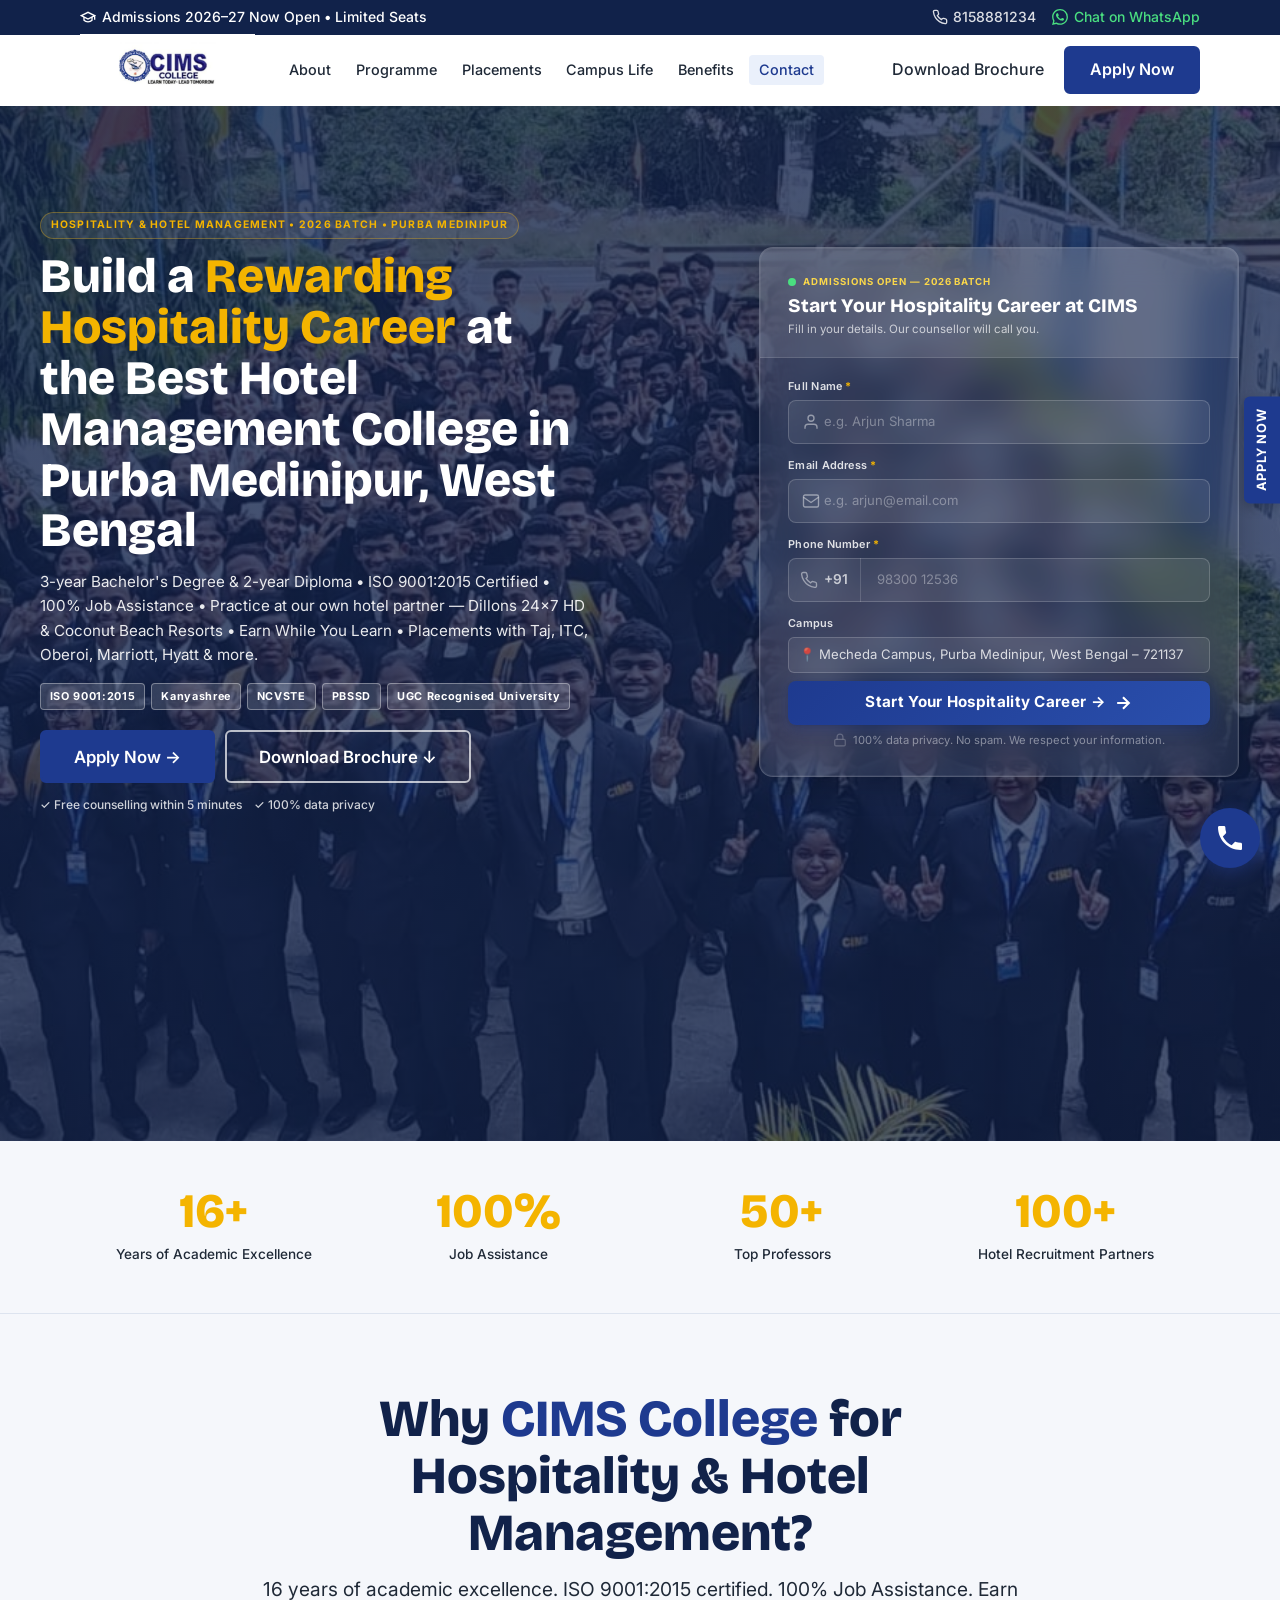
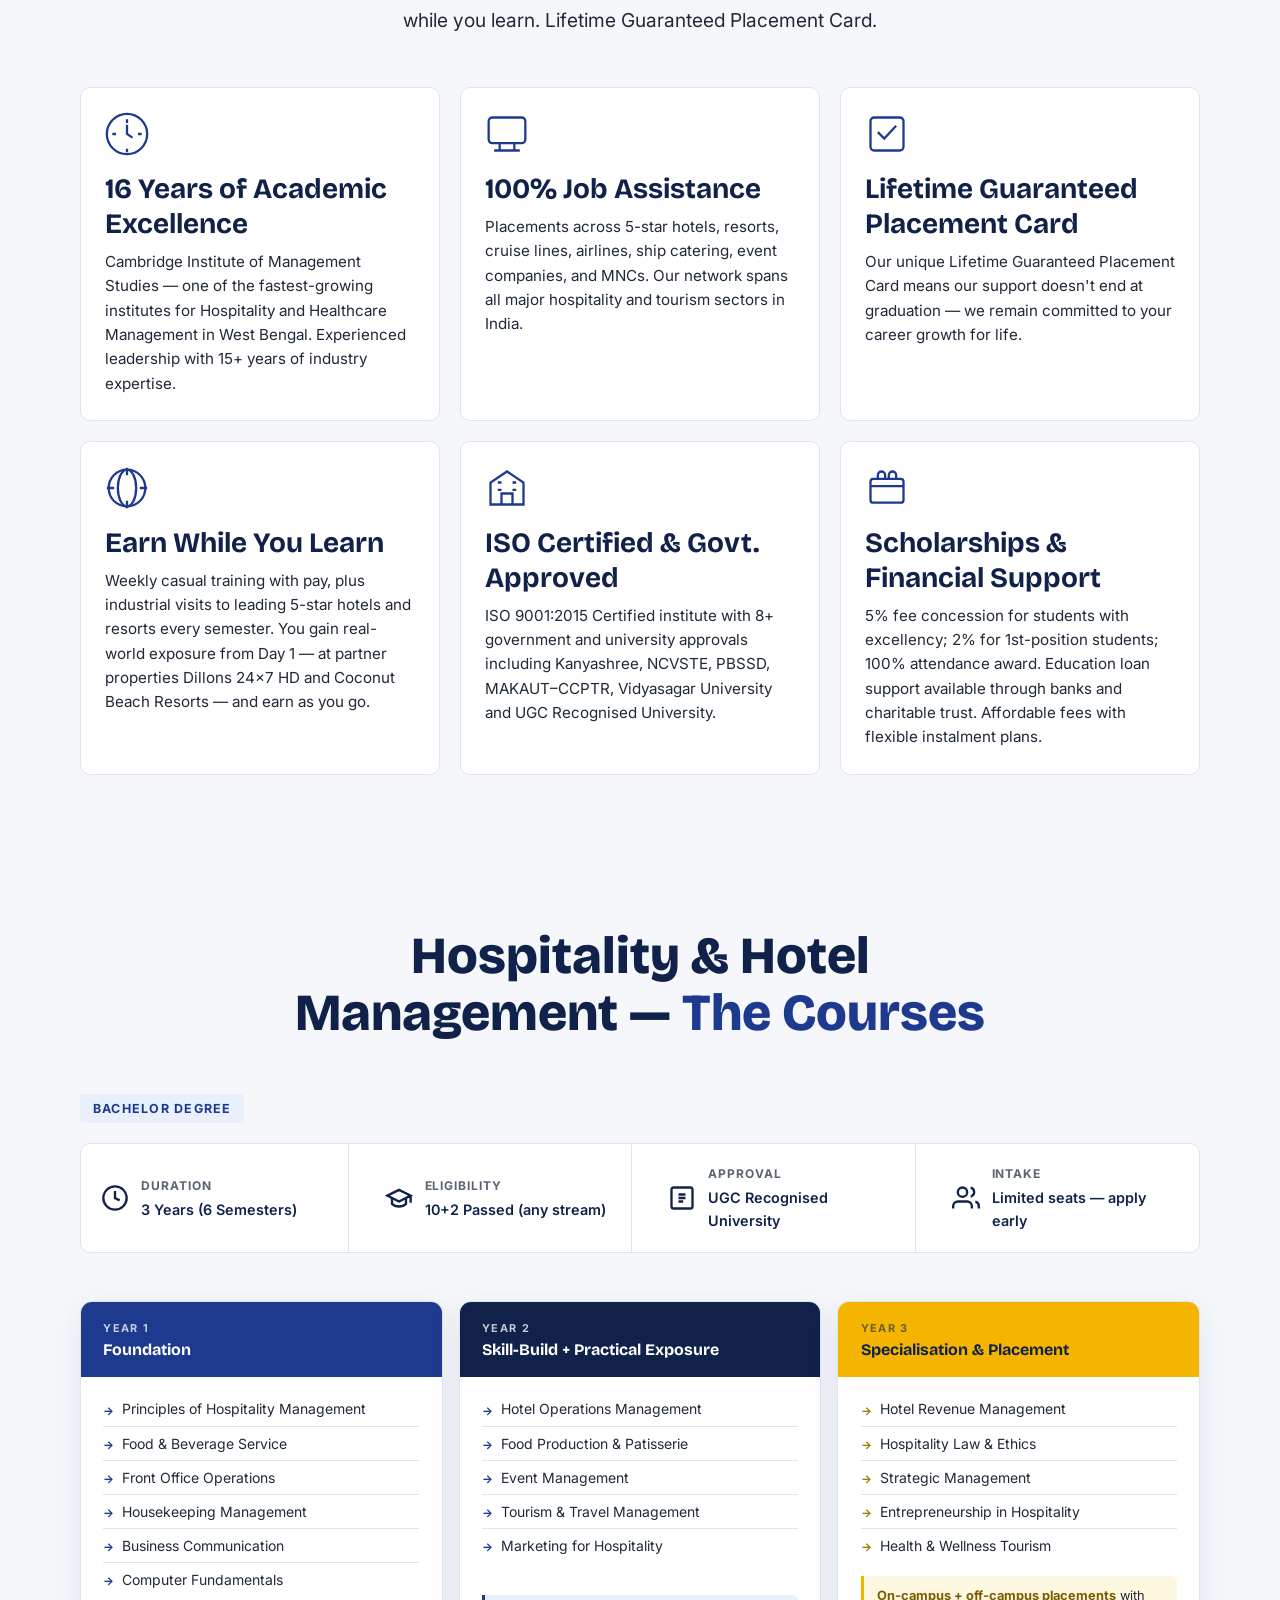
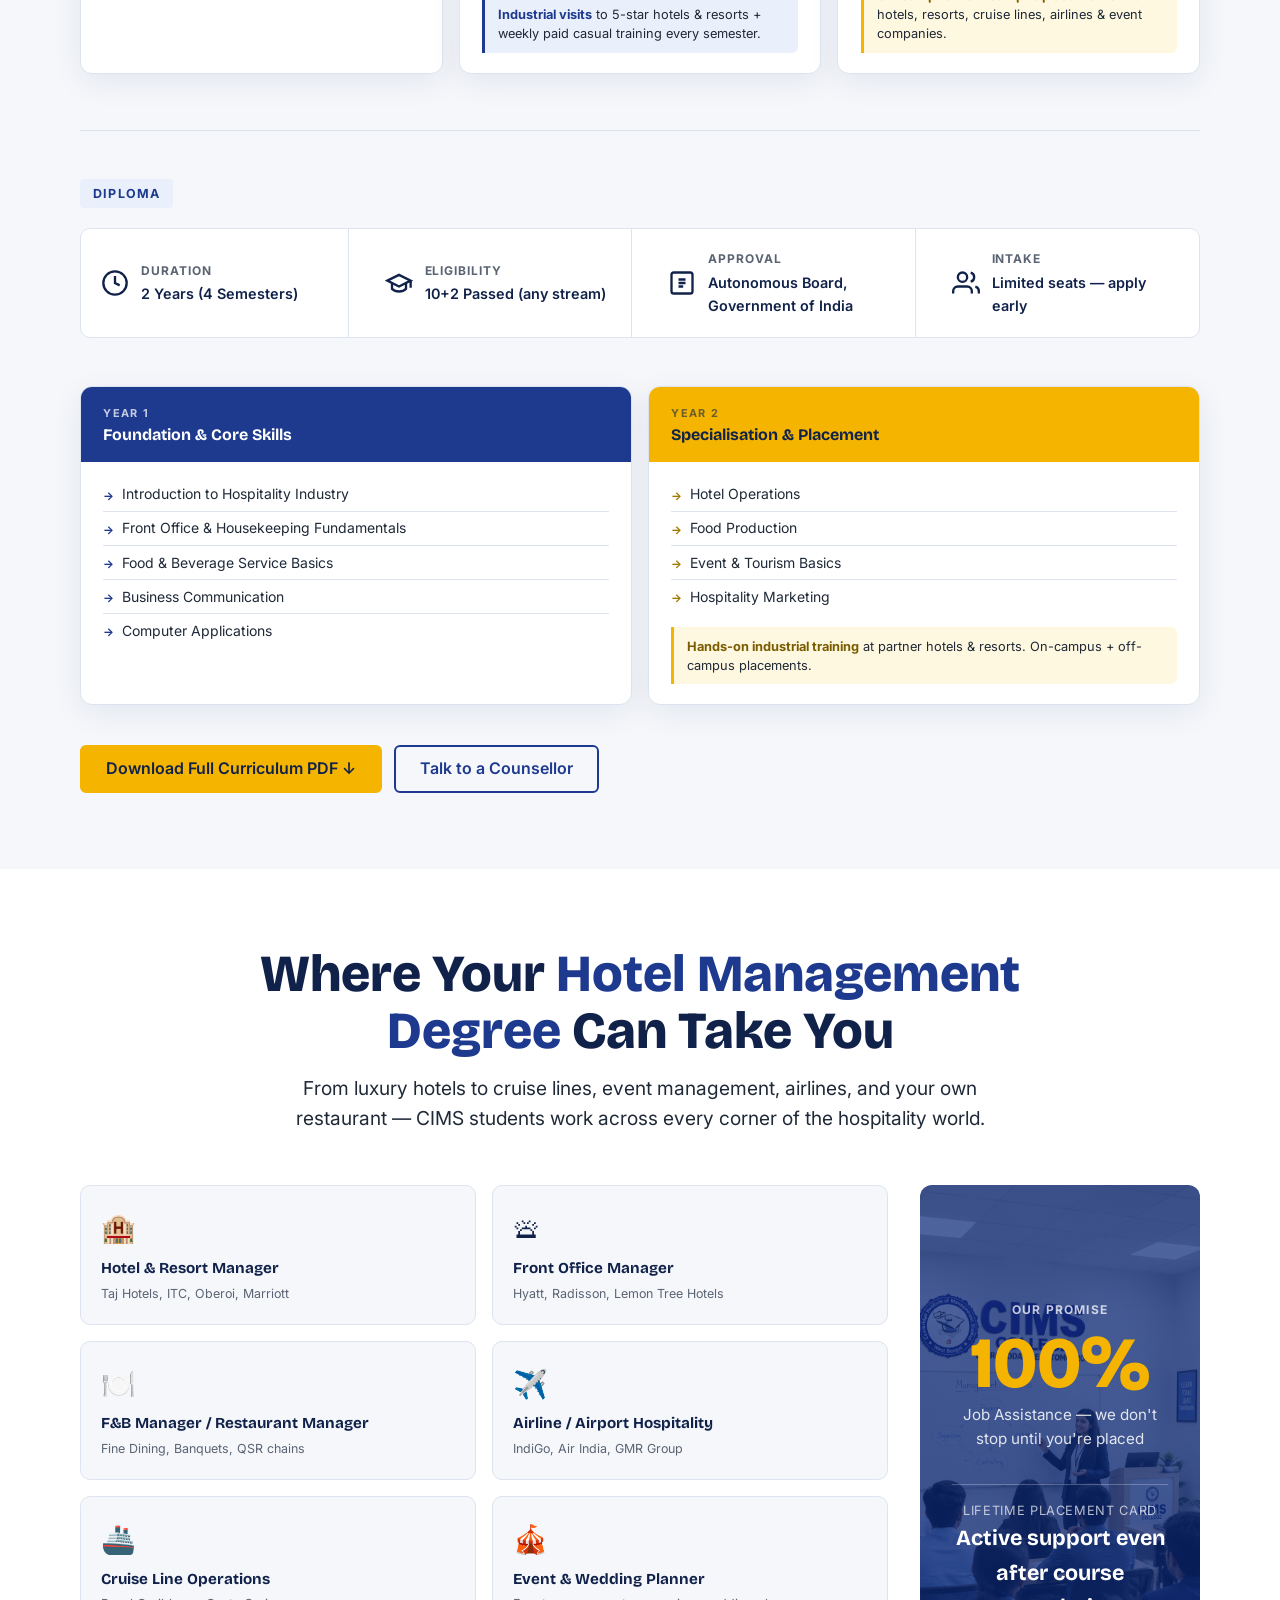
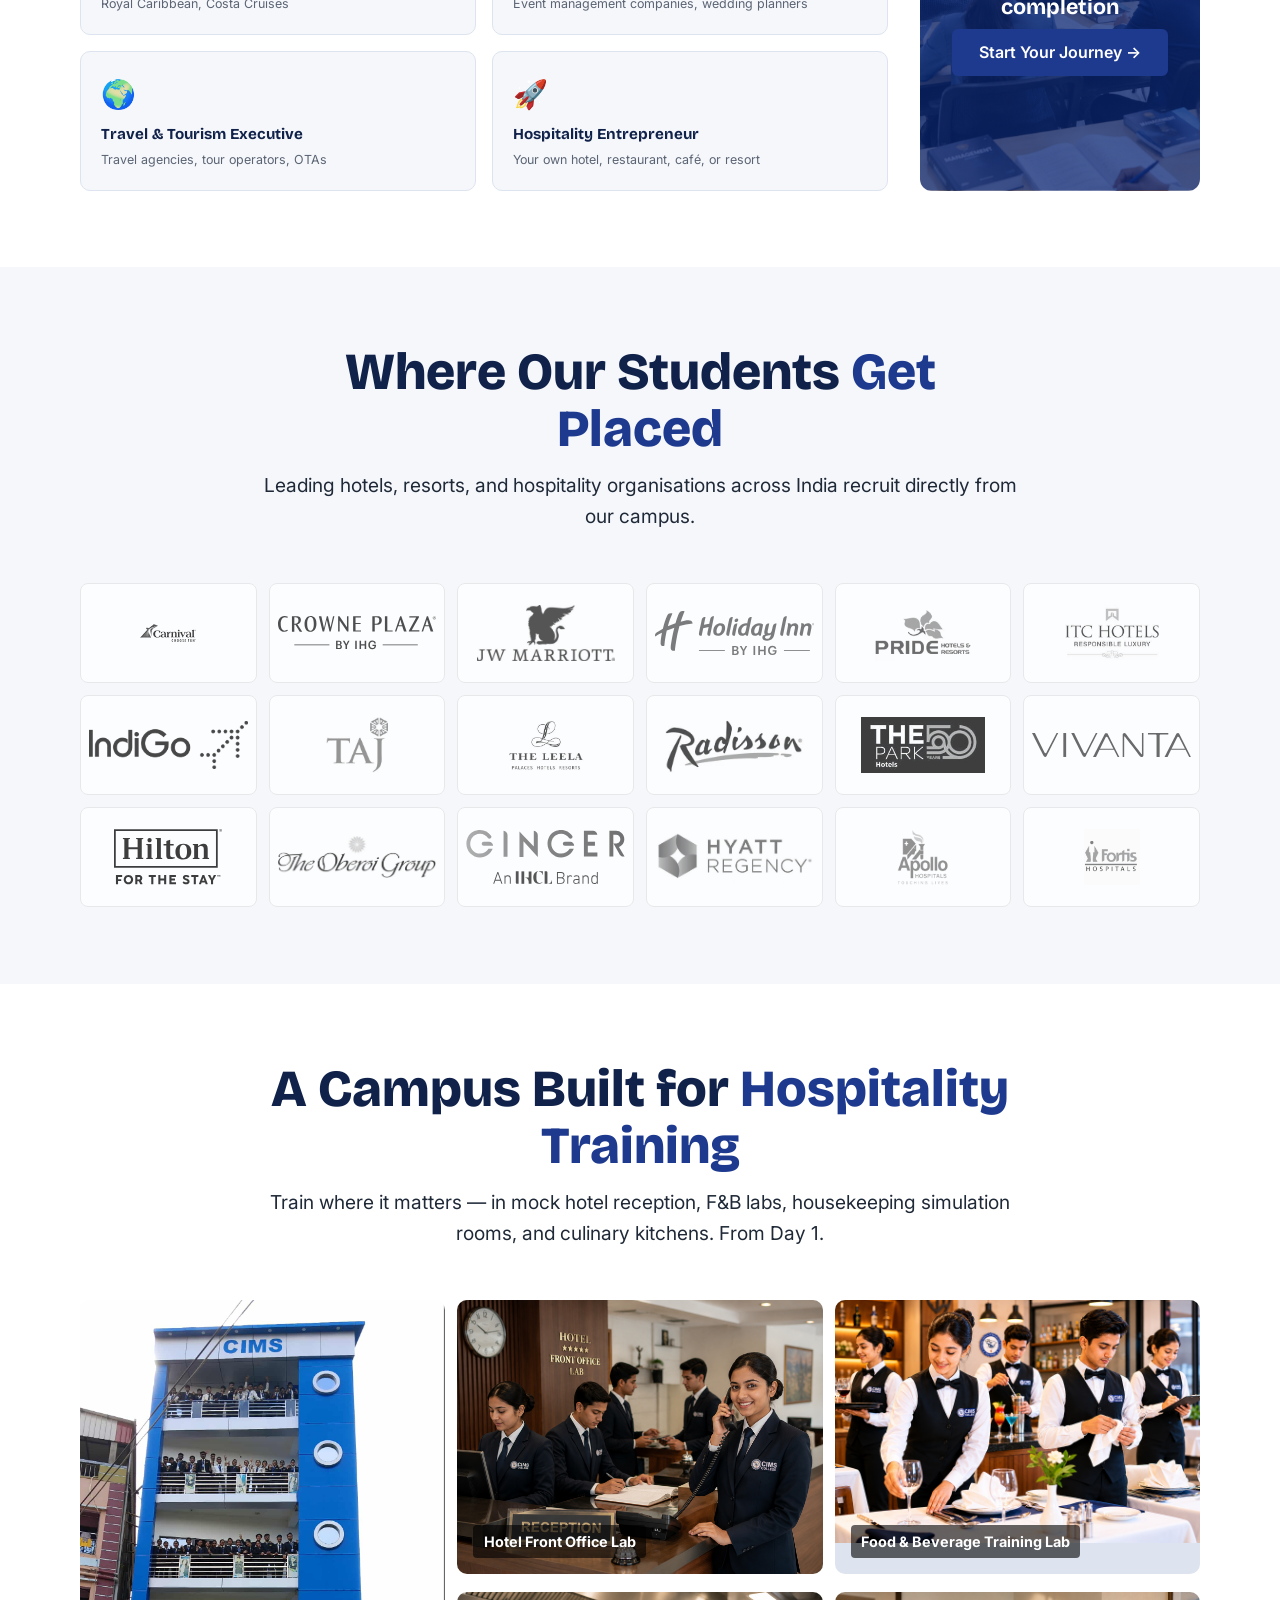
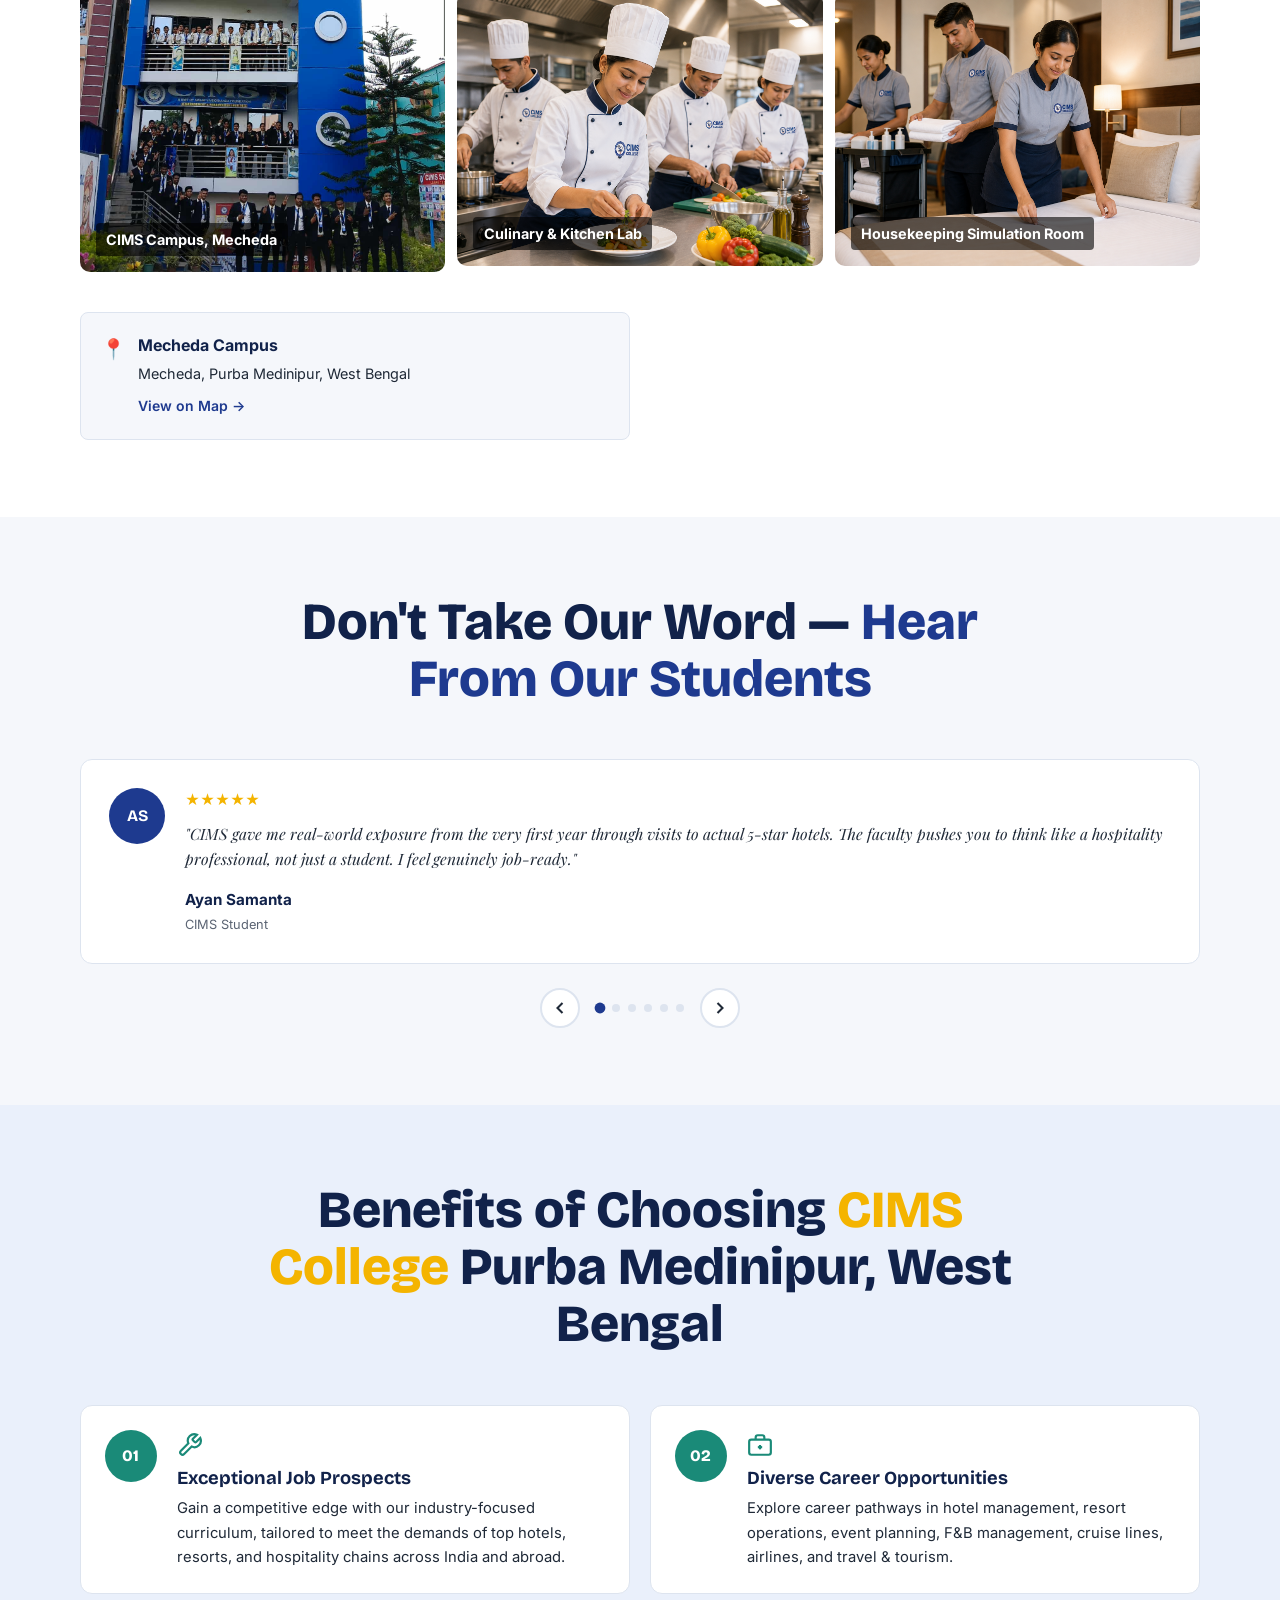
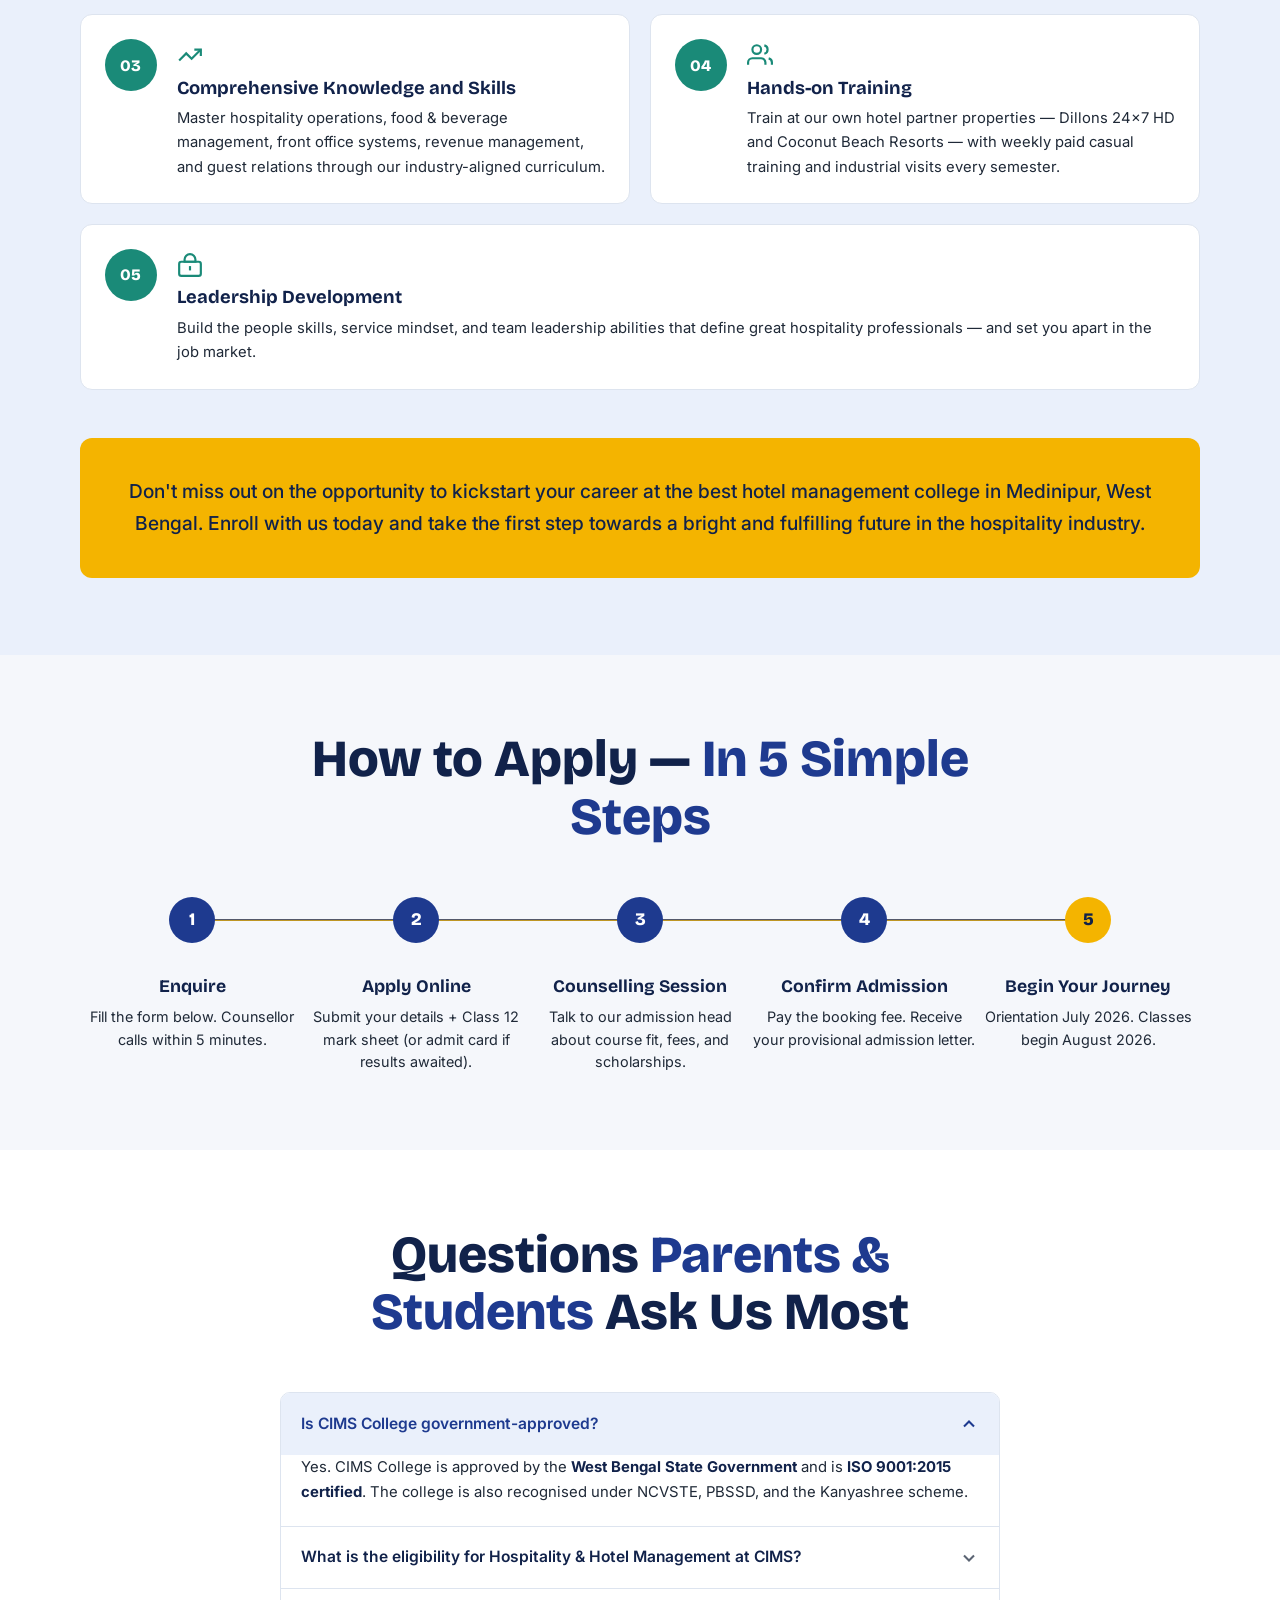
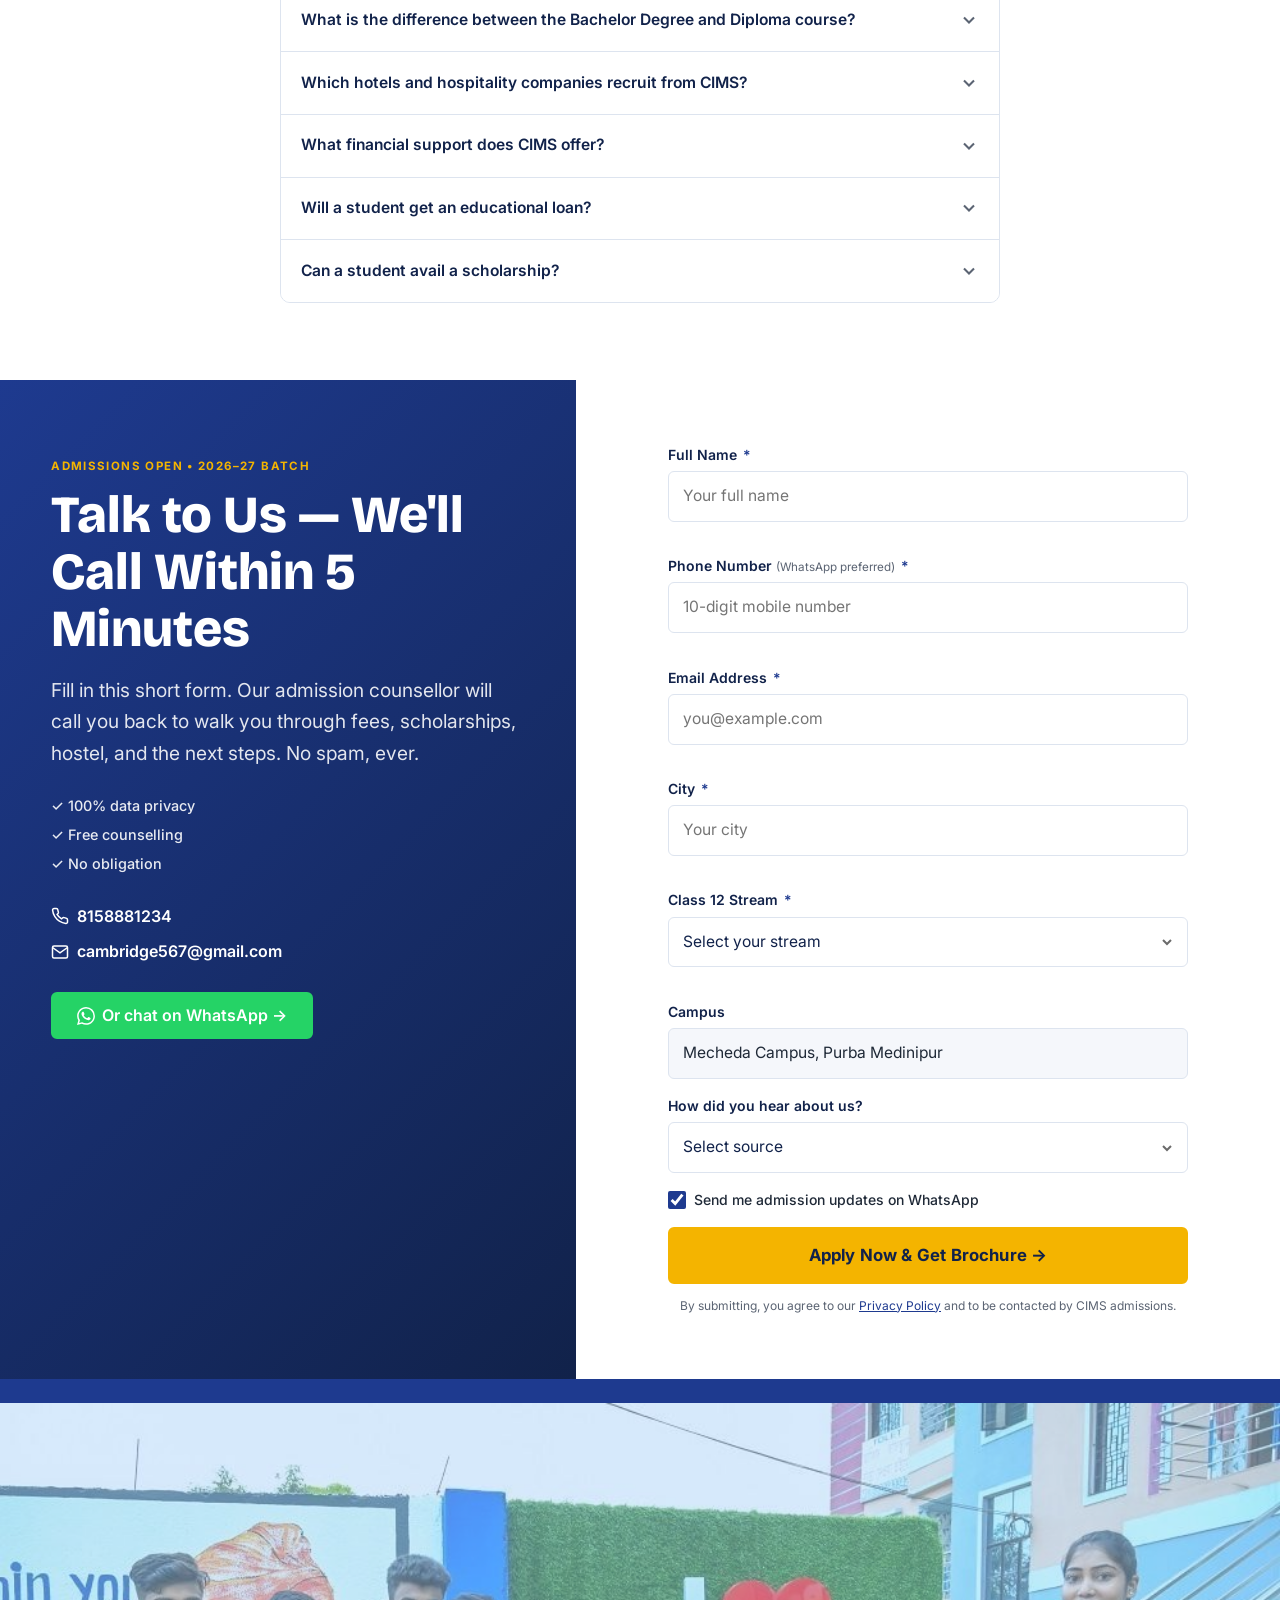
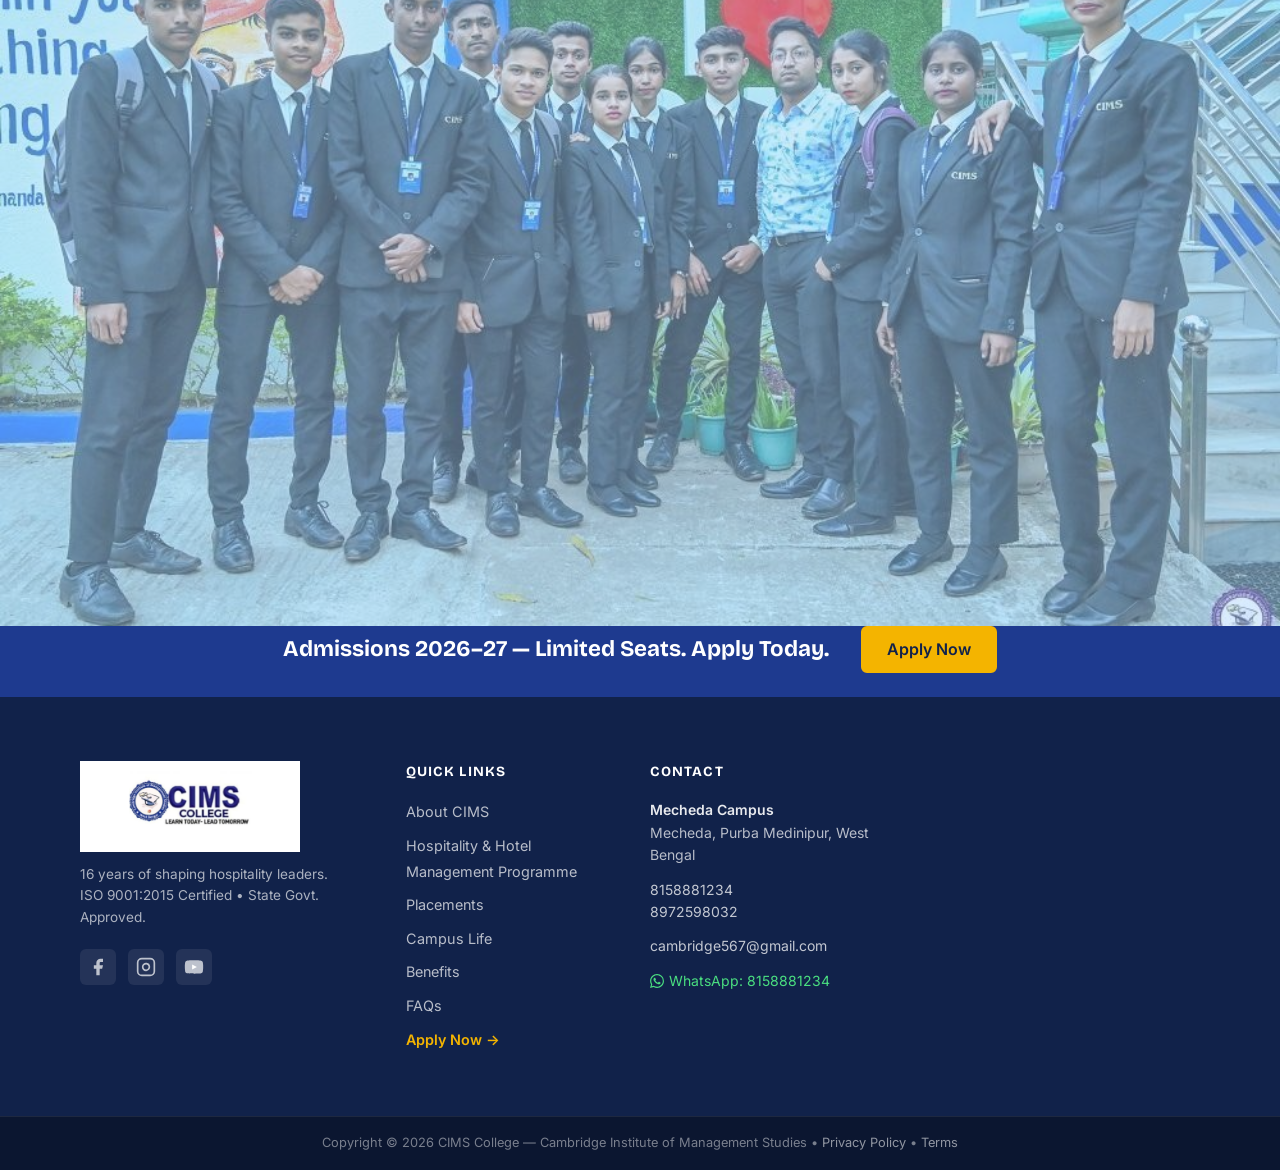
==== commit 4a9f6a7f: "Few changes" ====
--- a/index.html
+++ b/index.html
@@ -334,6 +334,7 @@
             <span class="hero__badge">Kanyashree</span>
             <span class="hero__badge">NCVSTE</span>
             <span class="hero__badge">PBSSD</span>
+            <span class="hero__badge">UGC Recognised University</span>
           </div>
           <div class="hero__ctas">
             <a href="#apply" class="btn btn--primary btn--large" data-track="apply_cta_click"
@@ -552,8 +553,7 @@
             </div>
             <h3 class="usp-card__title">ISO Certified &amp; Govt. Approved</h3>
             <p class="usp-card__desc">ISO 9001:2015 Certified institute with 8+ government and university approvals
-              including Kanyashree, NCVSTE, PBSSD, MAKAUT–CCPTR, Vidyasagar University, and Sikkim Skill
-              University.</p>
+              including Kanyashree, NCVSTE, PBSSD, MAKAUT–CCPTR, Vidyasagar University and UGC Recognised University.</p>
           </article>
 
           <article class="usp-card">
@@ -762,7 +762,7 @@
               </span>
               <div>
                 <strong>Approval</strong>
-                <span>UGC Recognised University</span>
+                <span>Autonomous Board, Government of India</span>
               </div>
             </div>
             <div class="programme-info-item">
